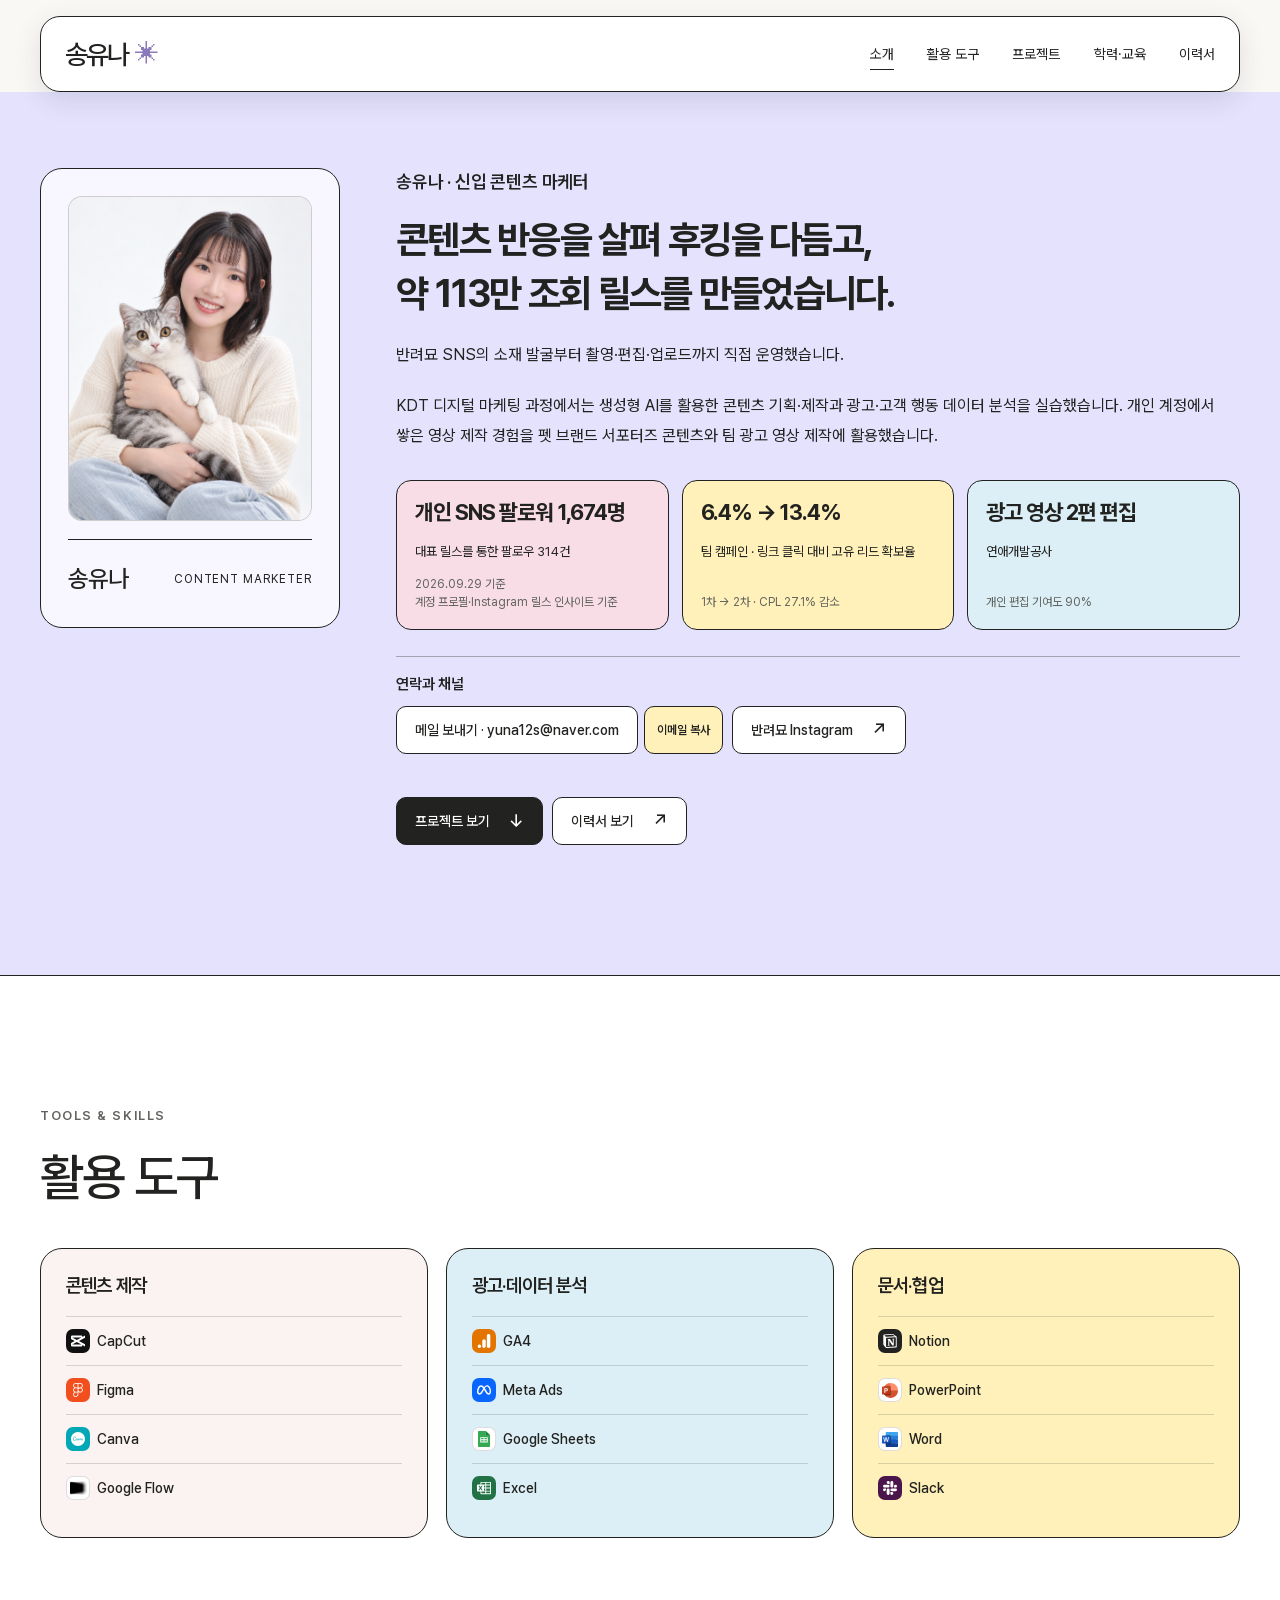
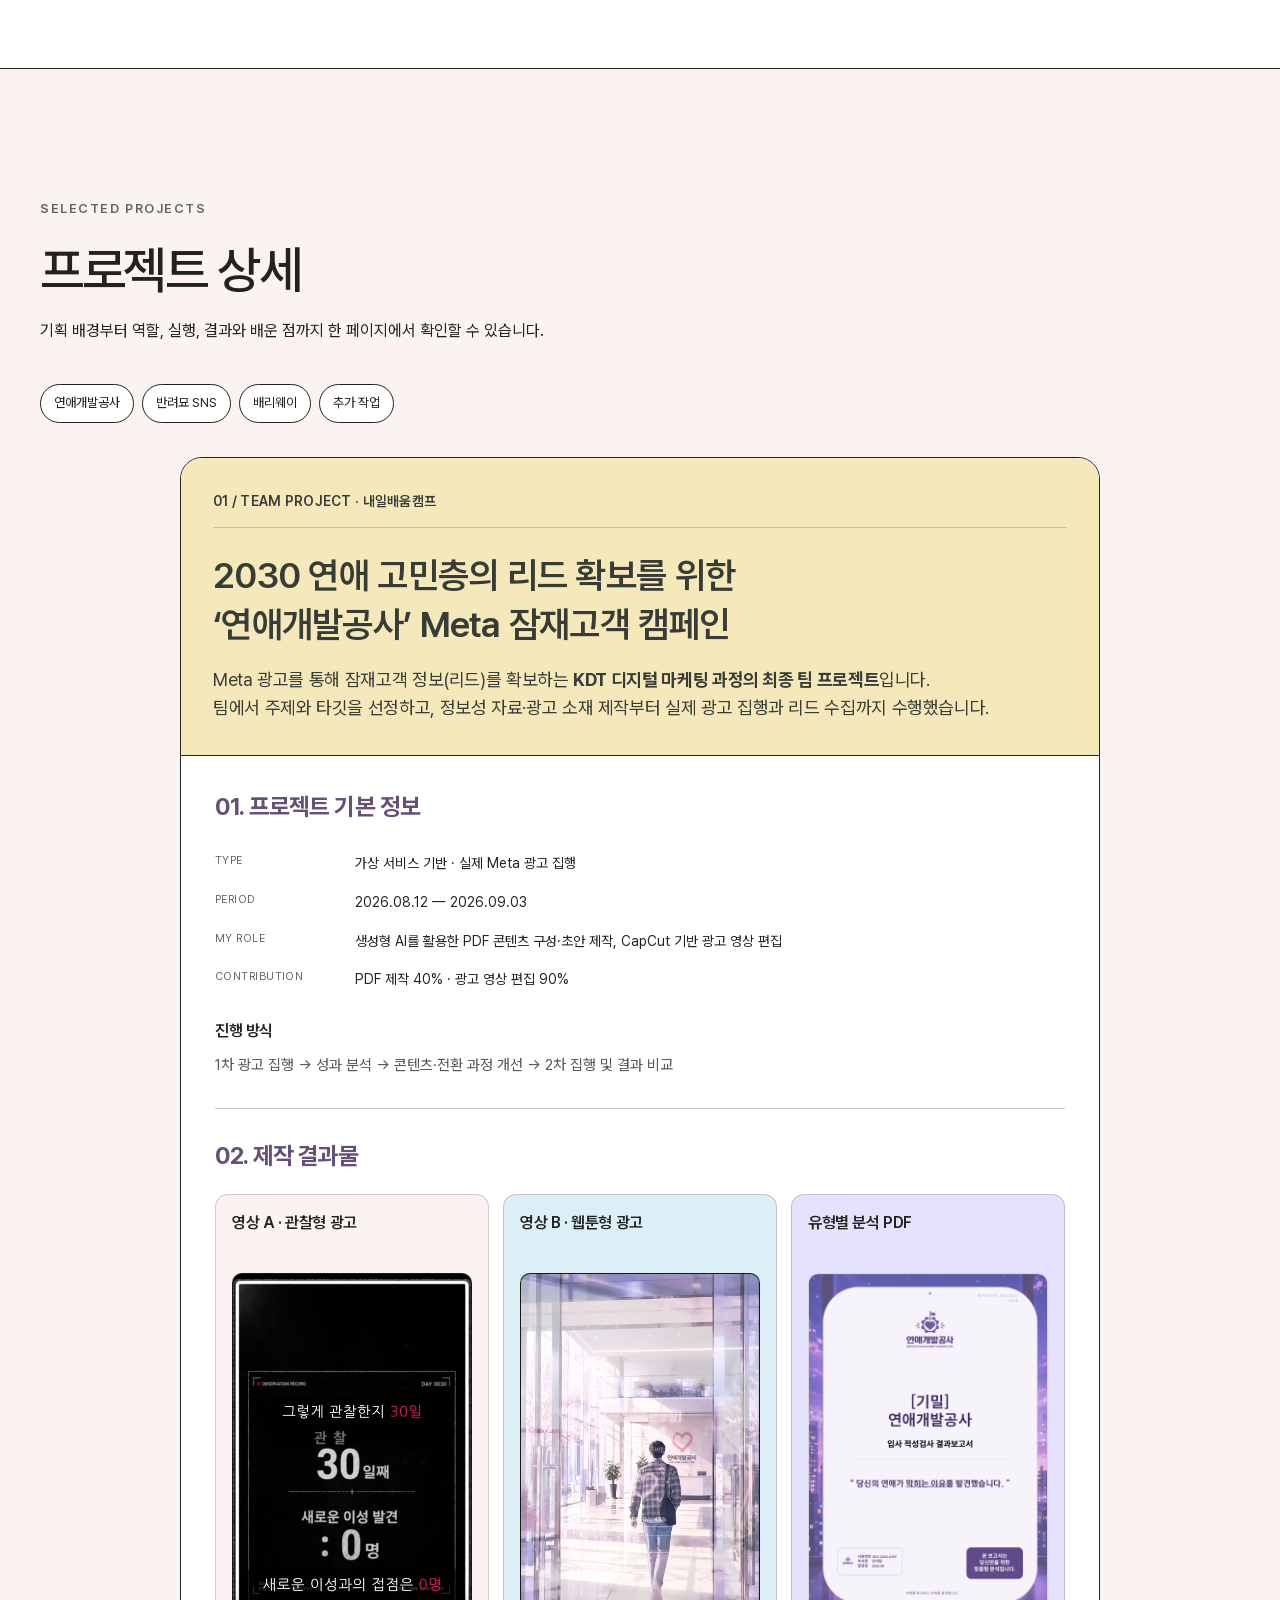
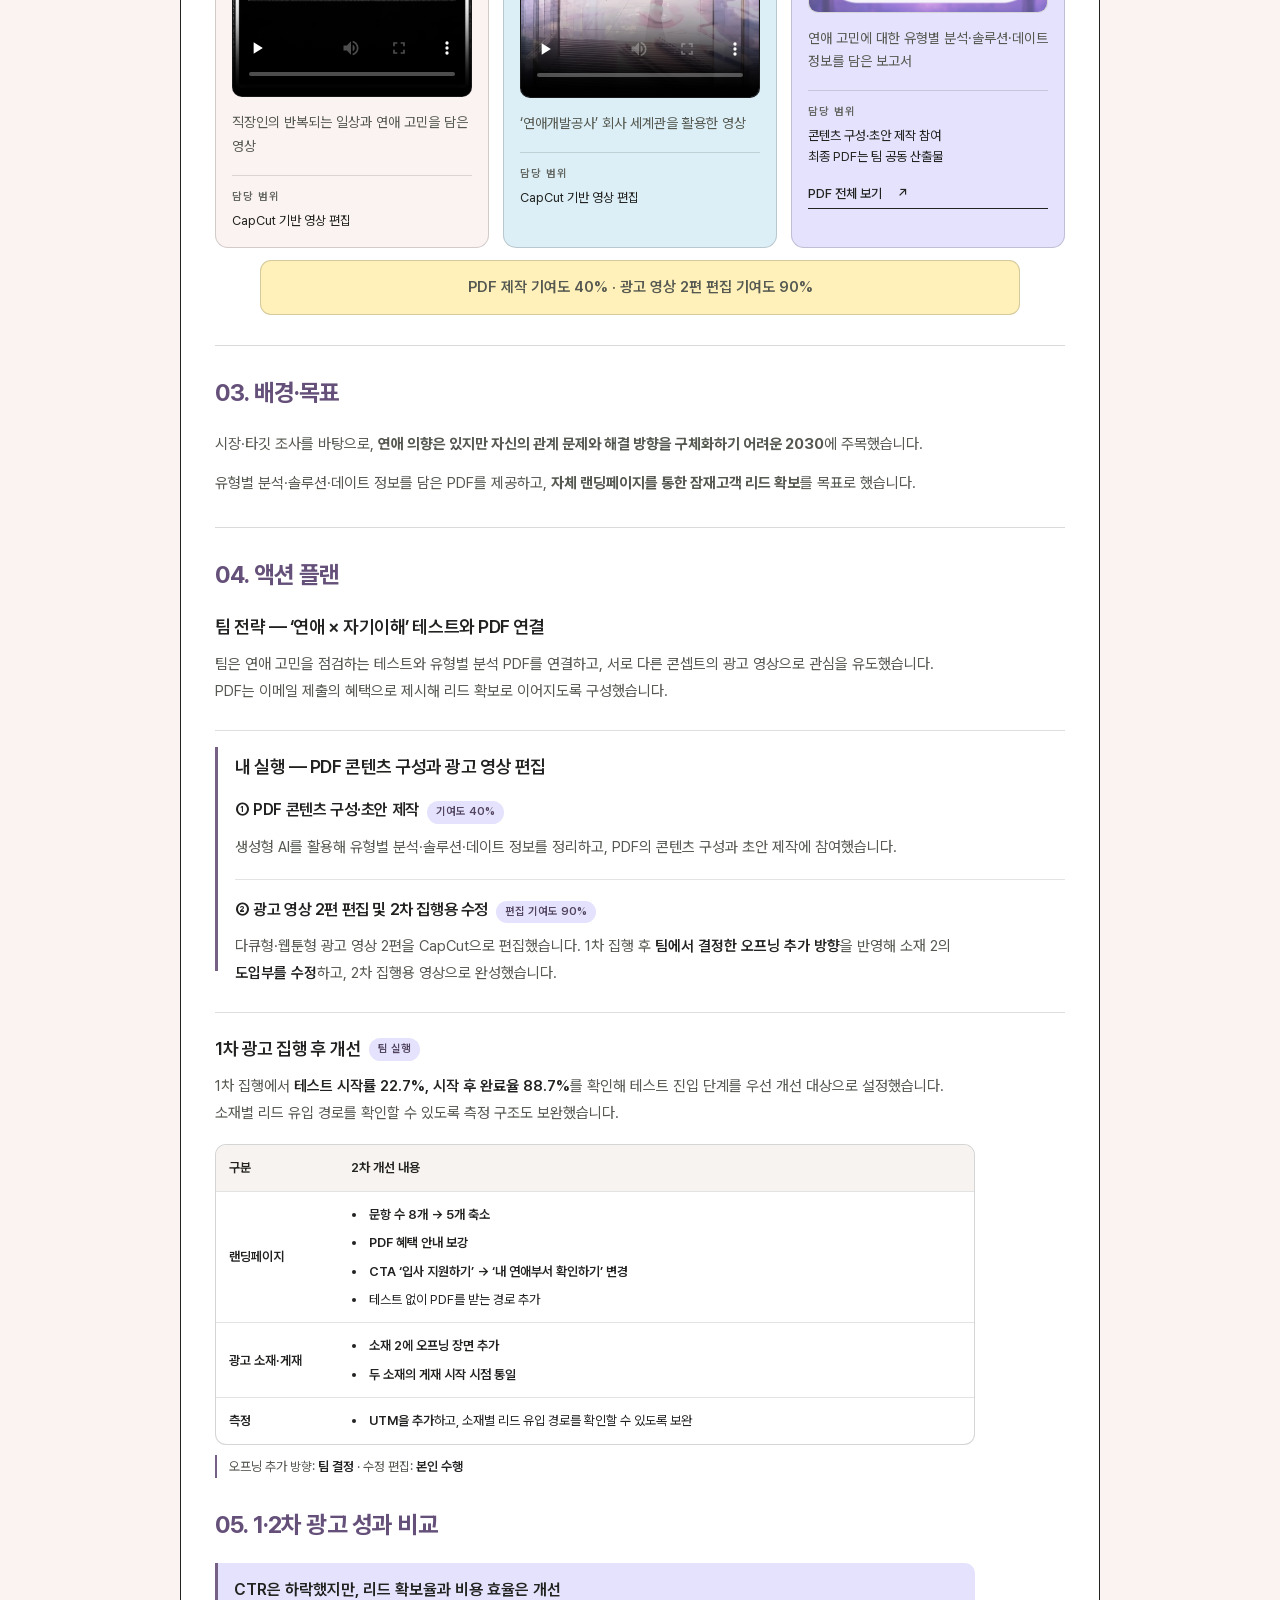
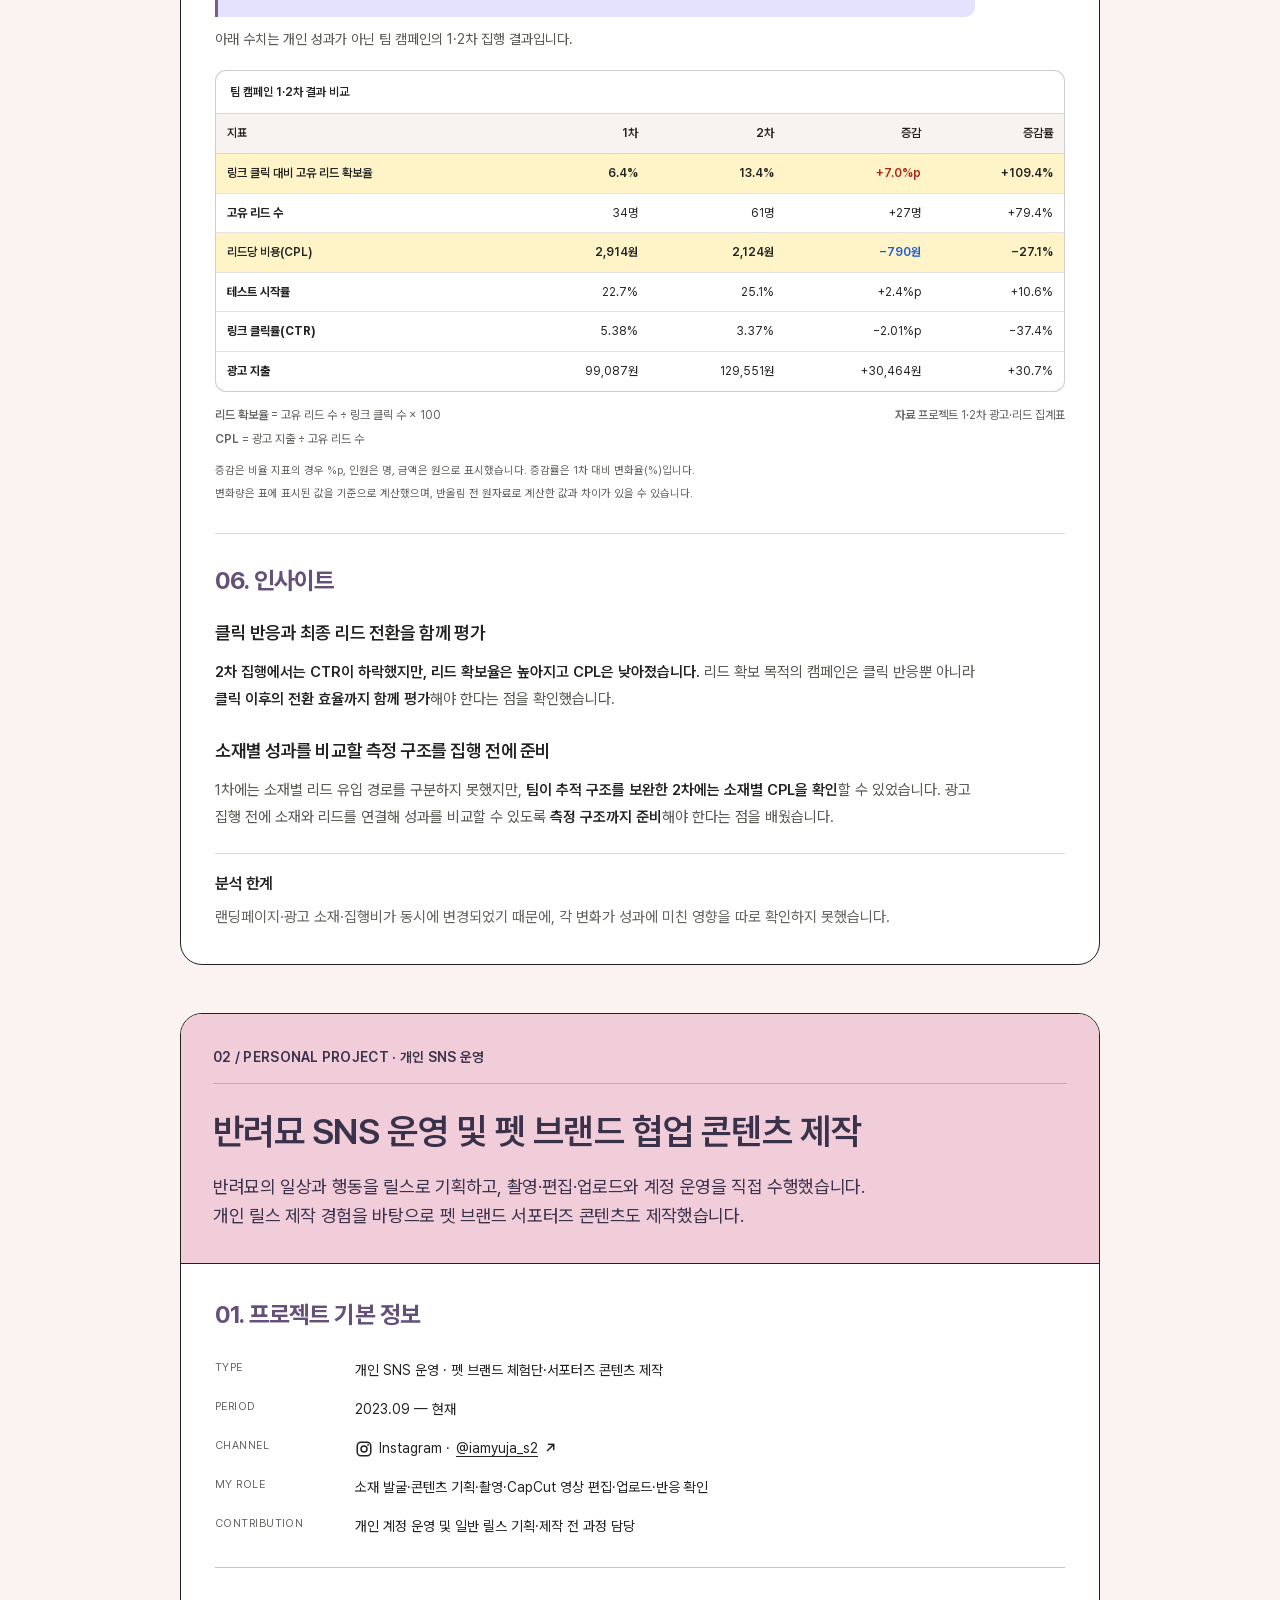
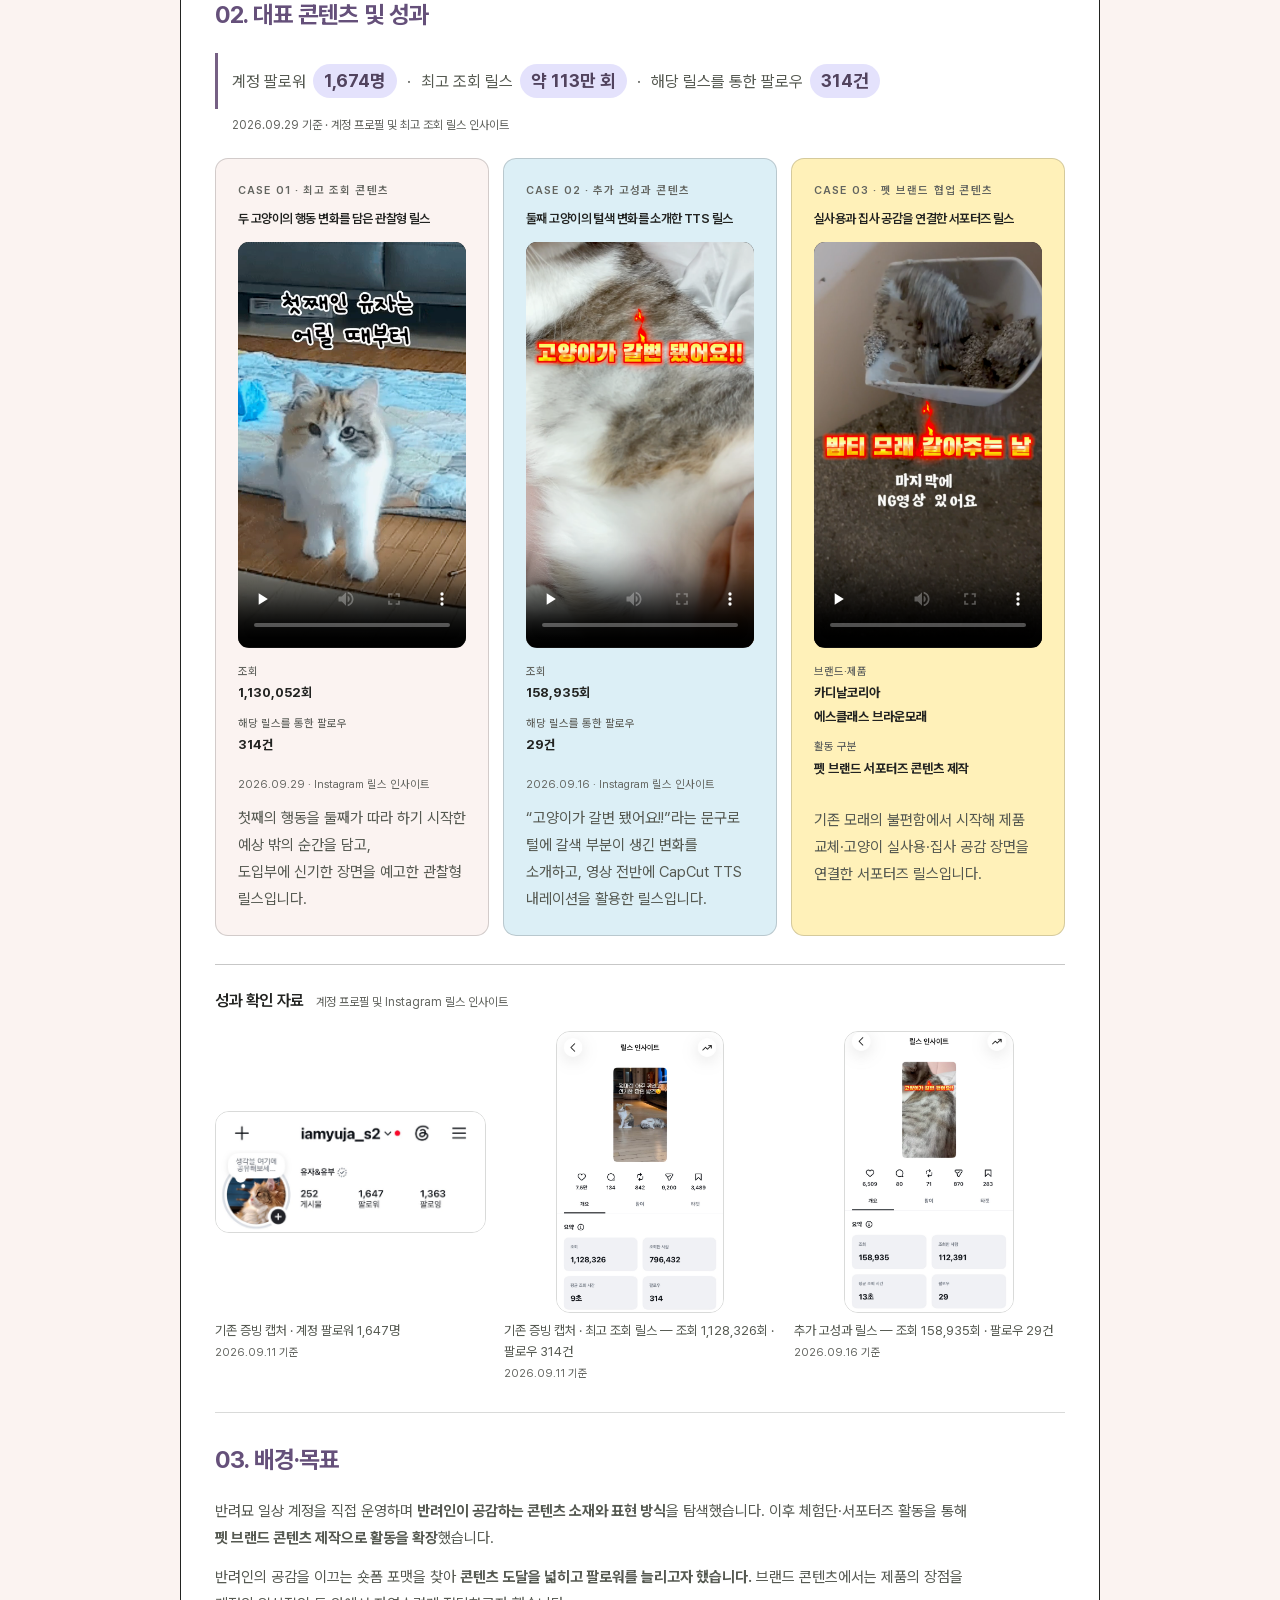
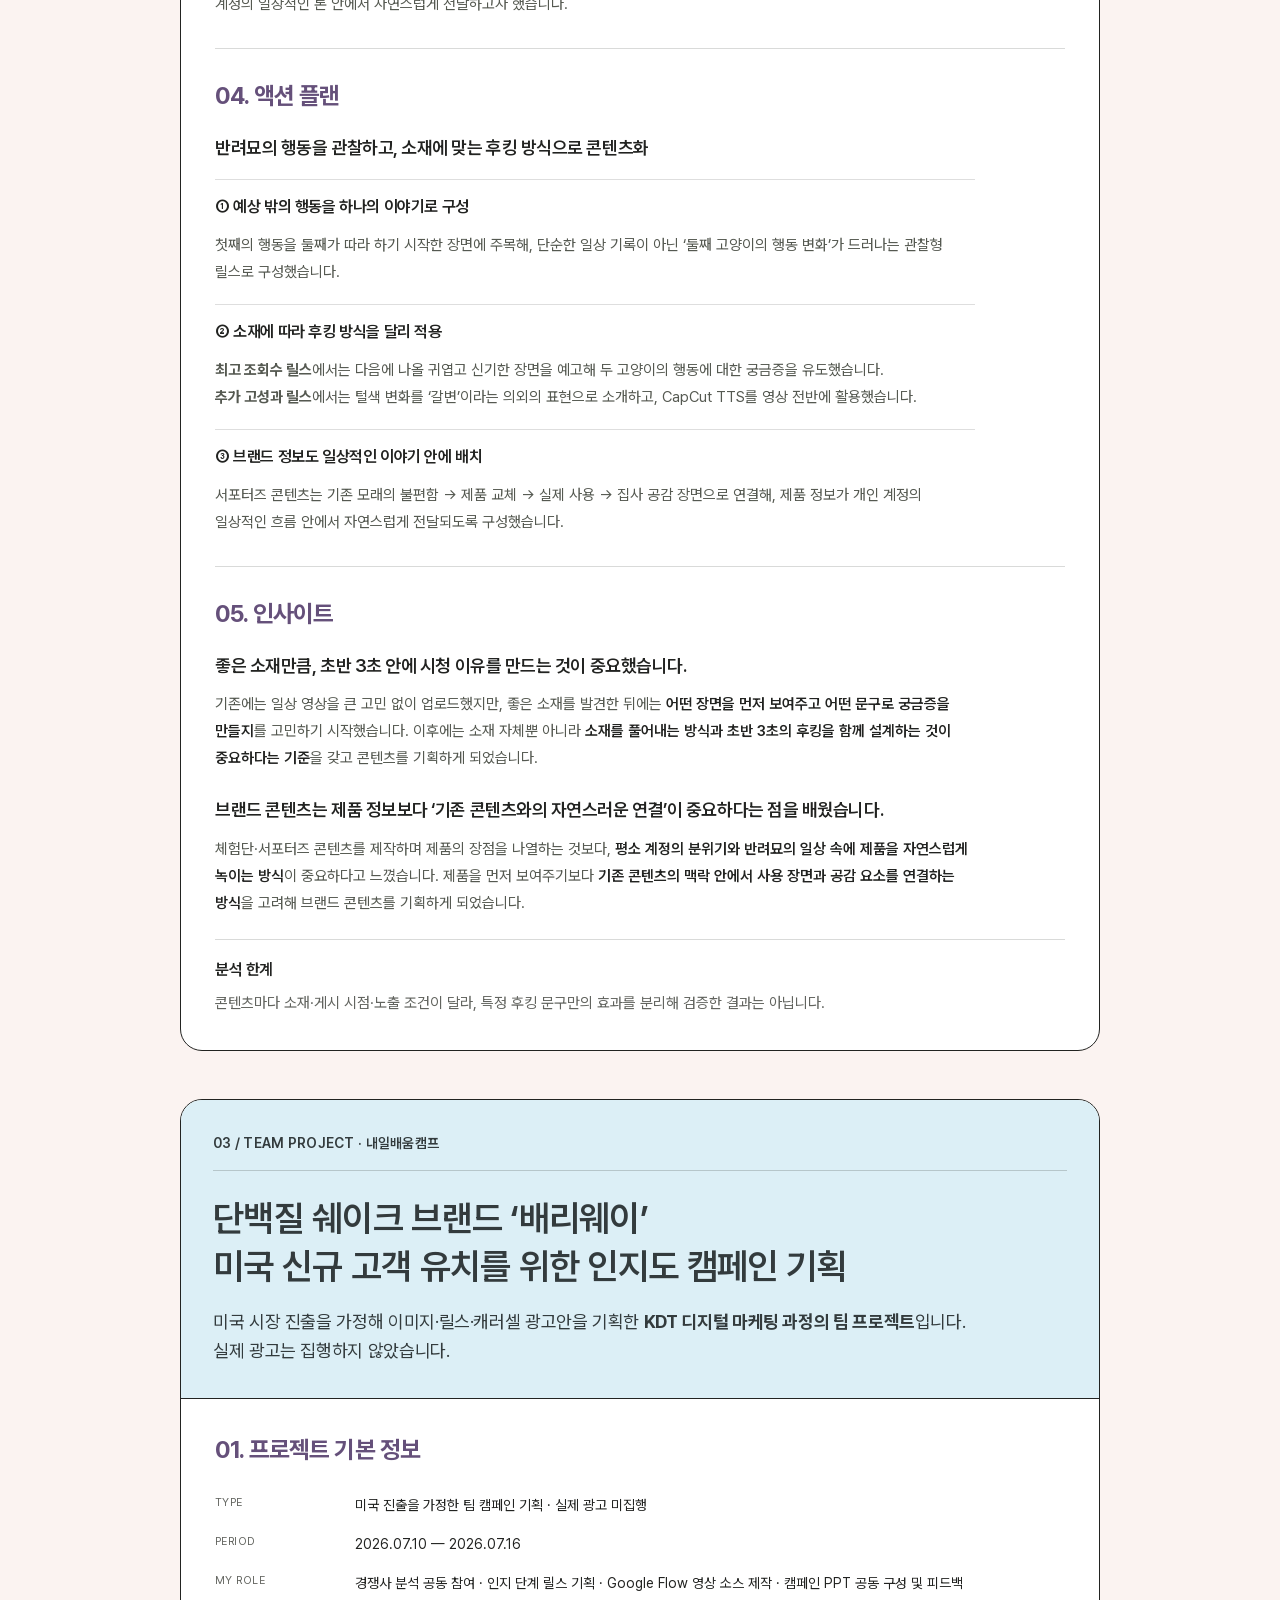
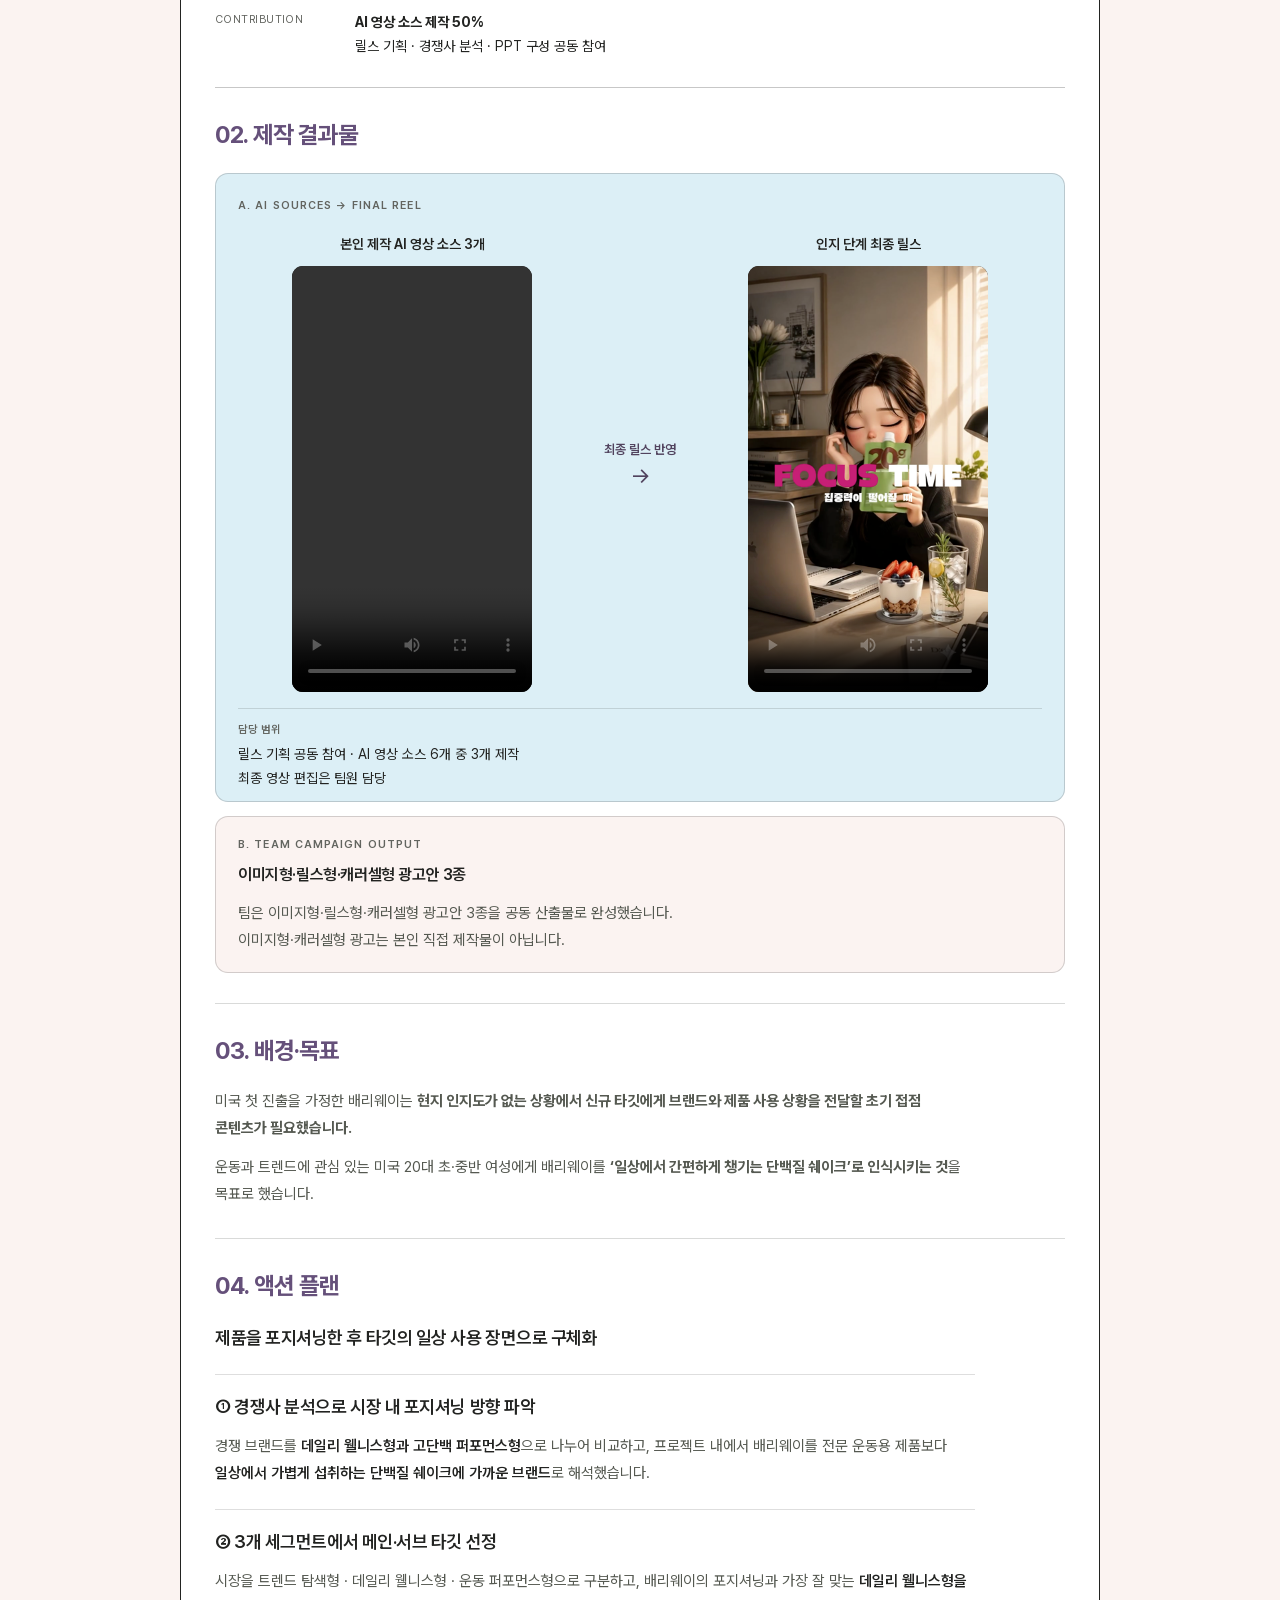
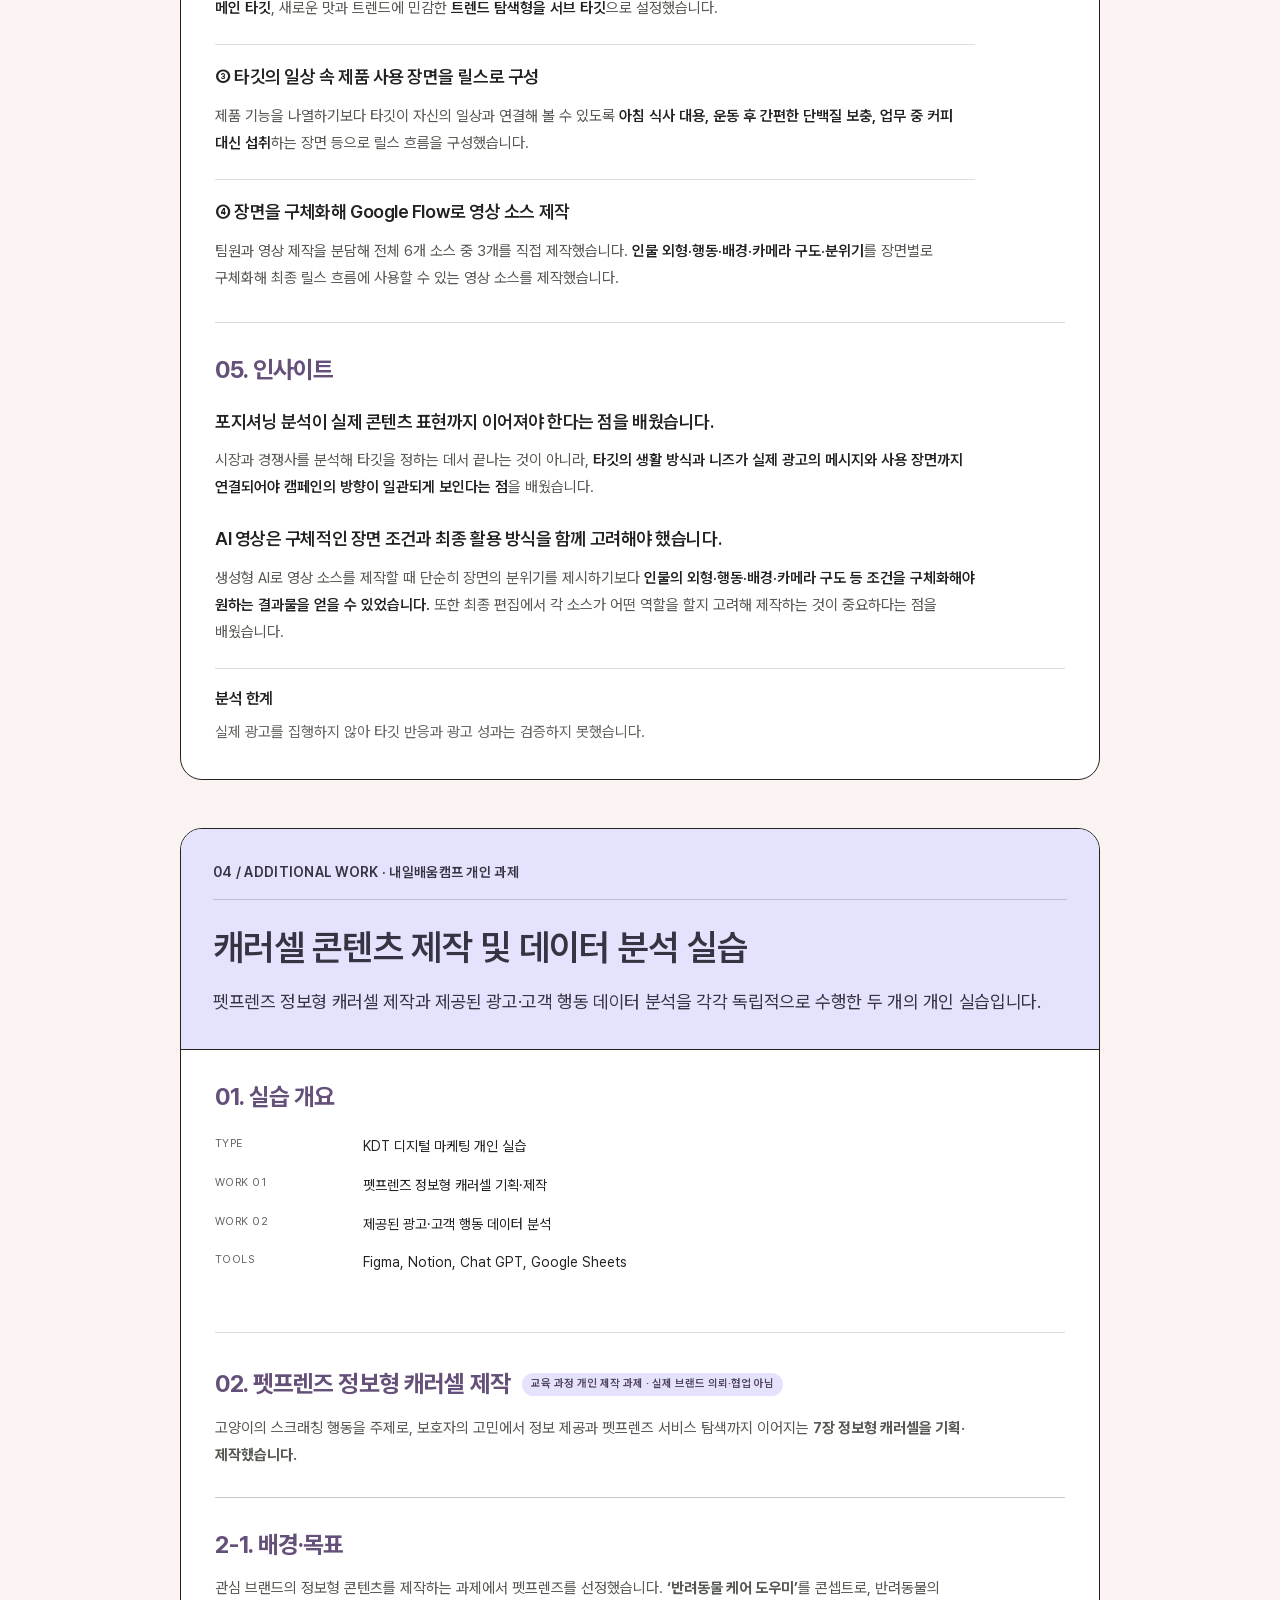
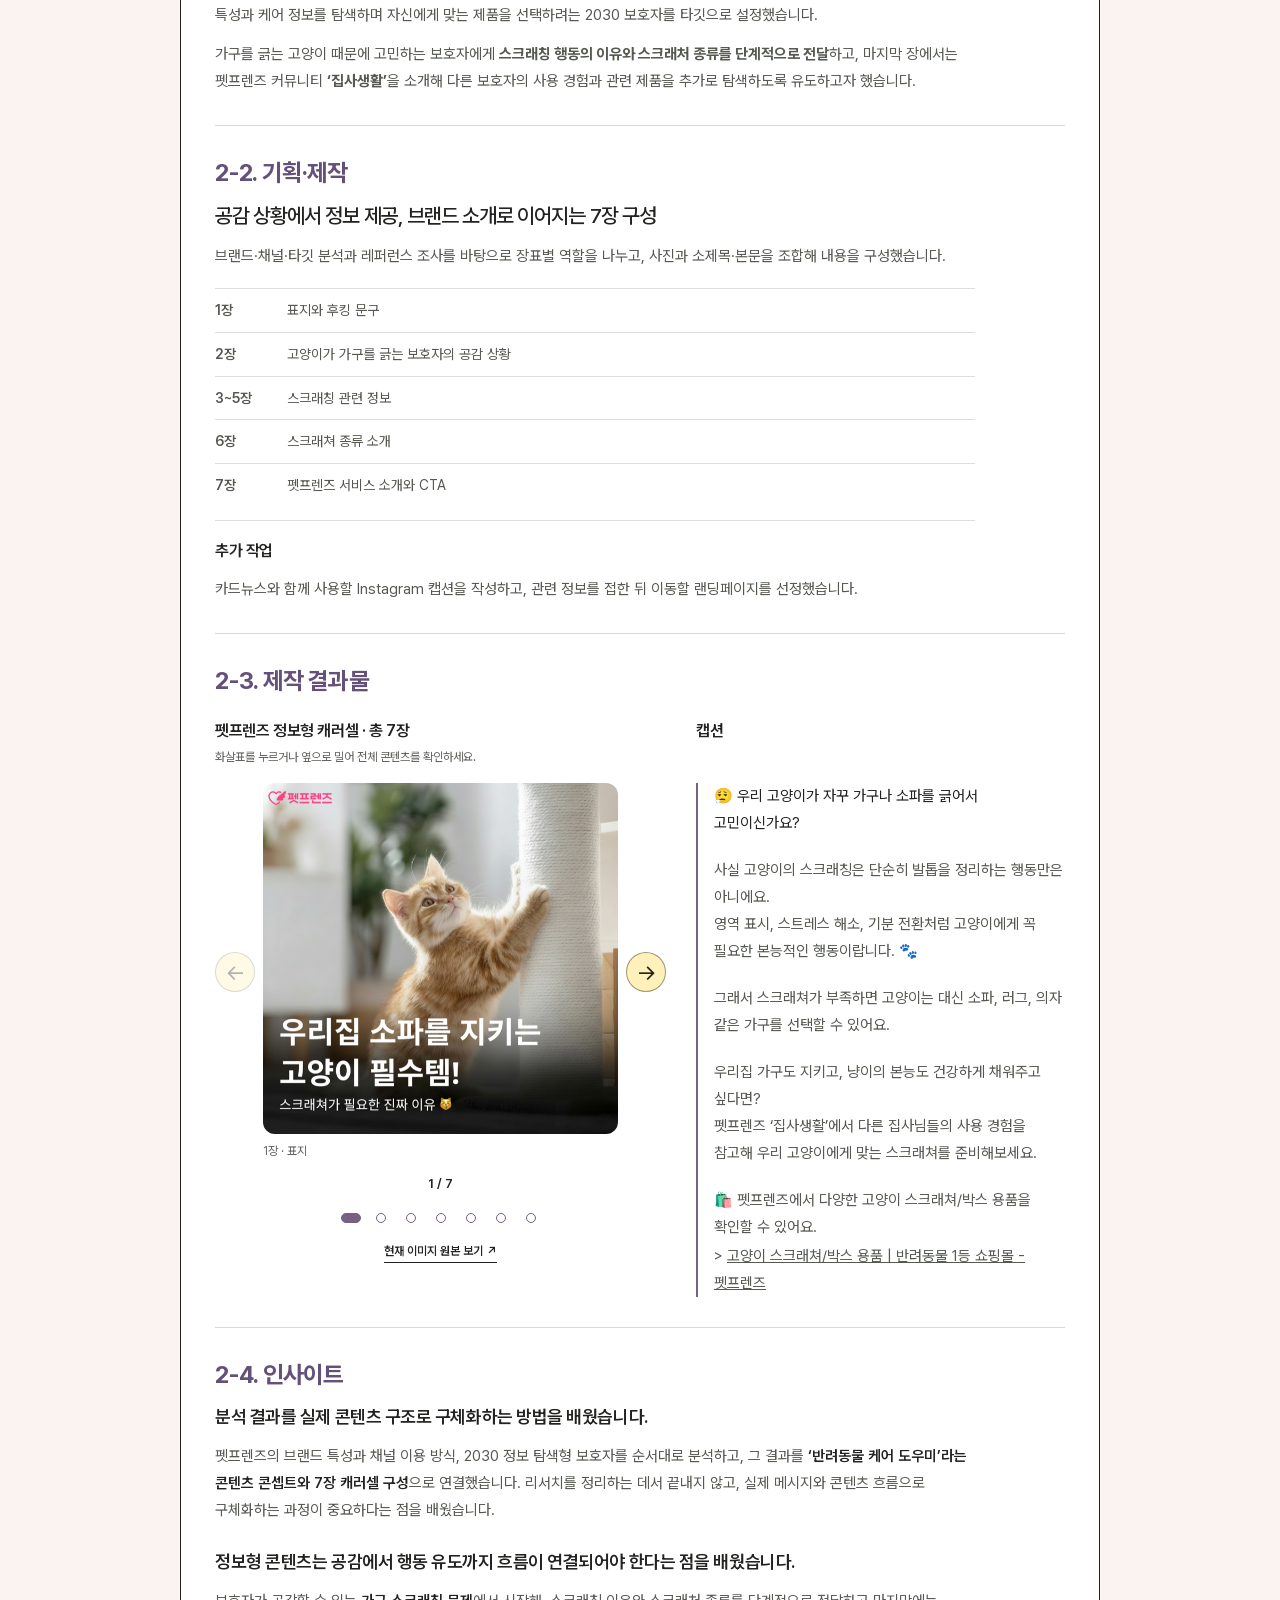
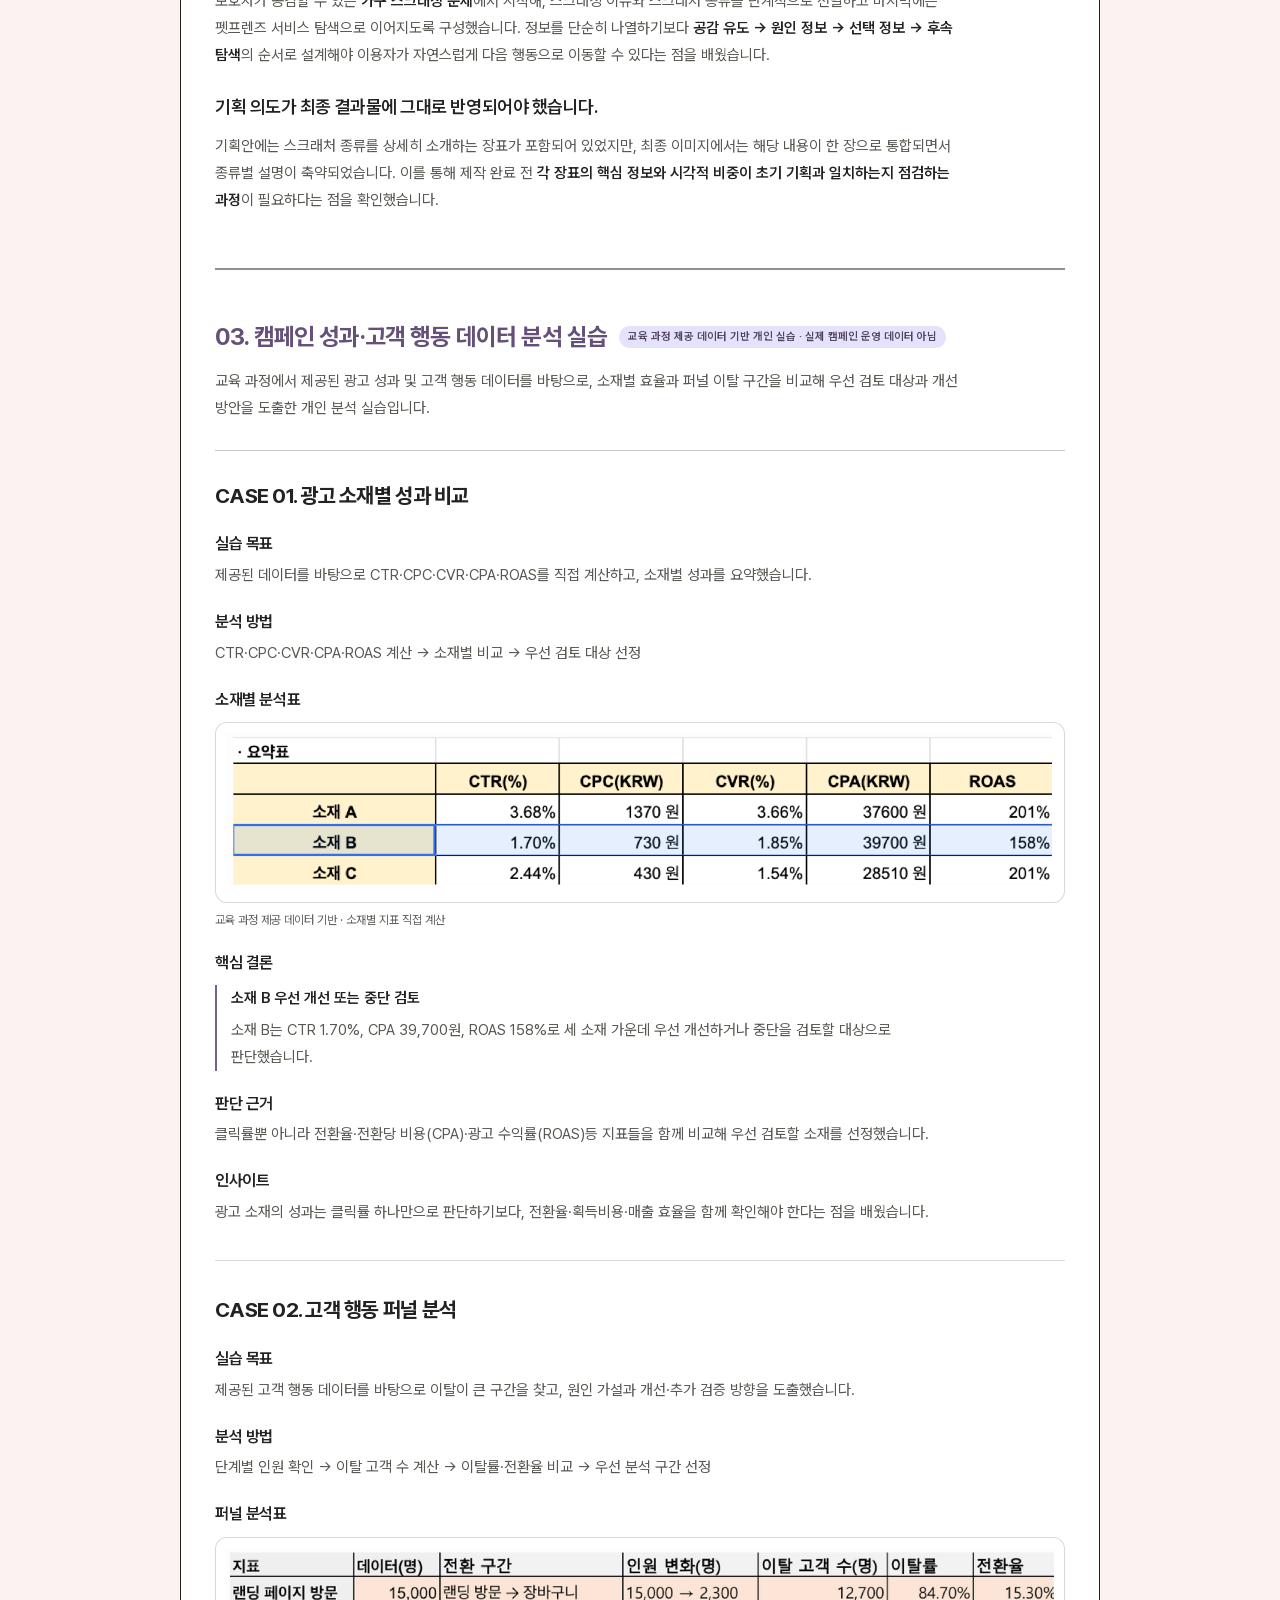
==== public/index.html @ 30b27296 "포폴과 일치" ====
<!doctype html>
<html lang="ko">
<head>
  <meta charset="utf-8">
  <meta name="viewport" content="width=device-width, initial-scale=1">
  <meta name="theme-color" content="#e4e2fc">
  <meta name="description" content="콘텐츠 마케터 송유나의 소개, 활용 도구, 프로젝트, 학력과 경험을 한 페이지에서 소개합니다.">
  <title>송유나 — 콘텐츠 마케팅 포트폴리오</title>
  <link rel="icon" href="./assets/favicon.svg" type="image/svg+xml">
  <link rel="stylesheet" href="./assets/styles.css?v=20260930-1">
  <script src="./assets/script.js?v=20260914-1" defer></script>
</head>
<body class="one-page-site">
  <a class="skip-link" href="#main">본문으로 바로가기</a>
  <header class="site-header one-page-header">
    <a class="wordmark" href="#about" aria-label="소개 영역으로 이동">송유나<span class="brand-star" aria-hidden="true">✳</span></a>
    <button class="menu-toggle" type="button" aria-expanded="false" aria-controls="site-nav">Menu <span aria-hidden="true">☰</span></button>
    <nav id="site-nav" class="site-nav" aria-label="주요 메뉴">
      <a href="#about" data-section-link="about" aria-current="location">소개</a>
      <a href="#skills" data-section-link="skills">활용 도구</a>
      <a href="#projects" data-section-link="projects">프로젝트</a>
      <a href="#education" data-section-link="education">학력·교육</a>
      <a href="./resume.html">이력서</a>
    </nav>
  </header>
  <main id="main">
    <section id="about" class="about-section section anchor-section" aria-labelledby="about-title" data-nav-section="about">
      <div class="shell about-layout">
        <div class="about-identity">
          <img class="about-photo" src="./assets/song-yuna-profile.png" alt="송유나 프로필 사진" width="1086" height="1448">
          <div class="identity-bottom"><strong>송유나</strong><span>CONTENT MARKETER</span></div>
        </div>
        <div class="about-copy">
          <span class="eyebrow about-kicker">송유나 · 신입 콘텐츠 마케터</span>
          <h1 id="about-title"><span>콘텐츠 반응을 살펴 후킹을 다듬고,</span><span>약 113만 조회 릴스를 만들었습니다.</span></h1>
          <p>반려묘 SNS의 소재 발굴부터 촬영·편집·업로드까지 직접 운영했습니다.</p>
          <p>KDT 디지털 마케팅 과정에서는 생성형 AI를 활용한 콘텐츠 기획·제작과 광고·고객 행동 데이터 분석을 실습했습니다. 개인 계정에서 쌓은 영상 제작 경험을 펫 브랜드 서포터즈 콘텐츠와 팀 광고 영상 제작에 활용했습니다.</p>
          <div class="about-metrics" aria-label="대표 경험과 결과">
            <article class="about-metric-card about-metric-pink"><strong>개인 SNS 팔로워 1,674명</strong><span>대표 릴스를 통한 팔로우 314건</span><small>2026.09.29 기준<br>계정 프로필·Instagram 릴스 인사이트 기준</small></article>
            <article class="about-metric-card about-metric-yellow"><strong>6.4% → 13.4%</strong><span>팀 캠페인 · 링크 클릭 대비 고유 리드 확보율</span><small>1차 → 2차 · CPL 27.1% 감소</small></article>
            <article class="about-metric-card about-metric-blue"><strong>광고 영상 2편 편집</strong><span>연애개발공사</span><small>개인 편집 기여도 90%</small></article>
          </div>
          <div id="contact" class="about-contact anchor-section" aria-labelledby="contact-shortcuts-title">
            <h2 id="contact-shortcuts-title">연락과 채널</h2>
            <div class="contact-shortcut-row">
              <div class="contact-value-group">
                <a class="about-action about-action-secondary" href="mailto:yuna12s@naver.com">메일 보내기 · yuna12s@naver.com</a>
                <button class="copy-button" type="button" data-copy-value="yuna12s@naver.com" data-copy-label="이메일 주소">이메일 복사</button>
              </div>
              <a class="about-action about-action-secondary" href="https://www.instagram.com/iamyuja_s2/" target="_blank" rel="noopener noreferrer" aria-label="반려묘 Instagram 새 창에서 보기">반려묘 Instagram <span aria-hidden="true">↗</span></a>
            </div>
            <p class="copy-status" role="status" aria-live="polite" data-copy-status></p>
          </div>
          <nav class="about-actions" aria-label="주요 문서와 프로젝트 이동 링크">
            <a class="about-action about-action-primary" href="#projects">프로젝트 보기 <span aria-hidden="true">↓</span></a>
            <a class="about-action about-action-secondary" href="./resume.html">이력서 보기 <span aria-hidden="true">↗</span></a>
          </nav>
        </div>
      </div>
    </section>

    <section id="skills" class="section skills-section anchor-section" aria-labelledby="skills-title" data-nav-section="skills">
      <div class="shell">
        <div class="section-heading one-page-section-heading">
          <span class="eyebrow">TOOLS &amp; SKILLS</span>
          <h2 id="skills-title">활용 도구</h2>
        </div>
        <div class="skills-category-grid">
          <article class="skills-category">
            <h3>콘텐츠 제작</h3>
            <ul class="skills-detail-list">
              <li><span class="skill-name"><span class="tool-icon tool-capcut"><img src="./assets/icons/capcut.svg" alt="CapCut 아이콘"></span><strong>CapCut</strong></span></li>
              <li><span class="skill-name"><span class="tool-icon tool-figma"><img src="./assets/icons/figma.svg" alt="Figma 아이콘"></span><strong>Figma</strong></span></li>
              <li><span class="skill-name"><span class="tool-icon tool-canva"><img src="./assets/icons/canva.svg" alt="Canva 아이콘"></span><strong>Canva</strong></span></li>
              <li><span class="skill-name"><span class="tool-icon tool-icon-color tool-flow" aria-hidden="true"><img src="./assets/icons/google-flow.png" alt="Google Flow 아이콘"></span><strong>Google Flow</strong></span></li>
            </ul>
          </article>
          <article class="skills-category">
            <h3>광고·데이터 분석</h3>
            <ul class="skills-detail-list">
              <li><span class="skill-name"><span class="tool-icon tool-google"><img src="./assets/icons/google-analytics.svg" alt="GA4 아이콘"></span><strong>GA4</strong></span></li>
              <li><span class="skill-name"><span class="tool-icon tool-meta"><img src="./assets/icons/meta.svg" alt="Meta Ads 아이콘"></span><strong>Meta Ads</strong></span></li>
              <li><span class="skill-name"><span class="tool-icon tool-icon-color tool-sheets" aria-hidden="true"><img src="./assets/icons/google-sheets.svg" alt="Google Sheets 아이콘"></span><strong>Google Sheets</strong></span></li>
              <li><span class="skill-name"><span class="tool-icon tool-excel"><img src="./assets/icons/excel.svg" alt="Excel 아이콘"></span><strong>Excel</strong></span></li>
            </ul>
          </article>
          <article class="skills-category">
            <h3>문서·협업</h3>
            <ul class="skills-detail-list">
              <li><span class="skill-name"><span class="tool-icon tool-notion"><img src="./assets/icons/notion.svg" alt="Notion 아이콘"></span><strong>Notion</strong></span></li>
              <li><span class="skill-name"><span class="tool-icon tool-icon-color tool-powerpoint" aria-hidden="true"><img src="./assets/icons/microsoft-powerpoint.svg" alt="PowerPoint 아이콘"></span><strong>PowerPoint</strong></span></li>
              <li><span class="skill-name"><span class="tool-icon tool-icon-color tool-word" aria-hidden="true"><img src="./assets/icons/microsoft-word.svg" alt="Word 아이콘"></span><strong>Word</strong></span></li>
              <li><span class="skill-name"><span class="tool-icon tool-slack"><img src="./assets/icons/slack.svg" alt="Slack 아이콘"></span><strong>Slack</strong></span></li>
            </ul>
          </article>
        </div>
      </div>
    </section>

    <section id="projects" class="section projects-section anchor-section" aria-labelledby="projects-title" data-nav-section="projects">
      <div class="shell">
        <div class="section-heading one-page-section-heading">
          <span class="eyebrow">SELECTED PROJECTS</span>
          <h2 id="projects-title">프로젝트 상세</h2>
          <p>기획 배경부터 역할, 실행, 결과와 배운 점까지 한 페이지에서 확인할 수 있습니다.</p>
        </div>
        <nav class="project-jump-links" aria-label="프로젝트 바로가기">
          <a href="#campaign">연애개발공사</a><a href="#social">반려묘 SNS</a><a href="#barryway">배리웨이</a><a href="#additional-work">추가 작업</a>
        </nav>
        <div class="work-grid one-page-work-grid">
          <article id="campaign" class="work-card anchor-section">
            <header class="project-cover detail-project-cover cover-campaign">
              <span class="cover-topline detail-cover-label">01 / TEAM PROJECT · 내일배움캠프</span>
              <h3 class="detail-cover-title">2030 연애 고민층의 리드 확보를 위한<br>‘연애개발공사’ Meta 잠재고객 캠페인</h3>
              <p class="detail-cover-description">Meta 광고를 통해 잠재고객 정보(리드)를 확보하는 <strong>KDT 디지털 마케팅 과정의 최종 팀 프로젝트</strong>입니다.<br>팀에서 주제와 타깃을 선정하고, 정보성 자료·광고 소재 제작부터 실제 광고 집행과 리드 수집까지 수행했습니다.</p>
            </header>
            <div class="work-card-body">
              <h4 class="campaign-section-title">01. 프로젝트 기본 정보</h4>
              <dl class="project-meta project-basic-meta campaign-meta">
                <div><dt>TYPE</dt><dd>가상 서비스 기반 · 실제 Meta 광고 집행</dd></div>
                <div><dt>PERIOD</dt><dd>2026.08.12 — 2026.09.03</dd></div>
                <div><dt>MY ROLE</dt><dd>생성형 AI를 활용한 PDF 콘텐츠 구성·초안 제작, CapCut 기반 광고 영상 편집</dd></div>
                <div><dt>CONTRIBUTION</dt><dd>PDF 제작 40% · 광고 영상 편집 90%</dd></div>
              </dl>
              <div class="campaign-process">
                <h5>진행 방식</h5>
                <p>1차 광고 집행 → 성과 분석 → 콘텐츠·전환 과정 개선 → 2차 집행 및 결과 비교</p>
              </div>
              <div class="campaign-case-study">
                <section id="campaign-output" class="campaign-detail-section campaign-output-section">
                  <h4 class="campaign-section-title">02. 제작 결과물</h4>
                  <div class="campaign-media-grid">
                    <article class="campaign-media-item">
                      <h6>영상 A · 관찰형 광고</h6>
                      <video class="campaign-media-video" controls playsinline preload="none" poster="./assets/campaign-video-a-poster.png" width="720" height="1276" aria-label="영상 A 관찰형 광고 재생">
                        <source src="./assets/campaign-video-a.mp4" type="video/mp4">
                        브라우저에서 영상을 재생할 수 없습니다.
                      </video>
                      <p>직장인의 반복되는 일상과 연애 고민을 담은 영상</p>
                      <dl><div><dt>담당 범위</dt><dd>CapCut 기반 영상 편집</dd></div></dl>
                    </article>
                    <article class="campaign-media-item">
                      <h6>영상 B · 웹툰형 광고</h6>
                      <video class="campaign-media-video" controls playsinline preload="none" poster="./assets/campaign-video-b-poster.png" width="720" height="1278" aria-label="영상 B 웹툰형 광고 재생">
                        <source src="./assets/campaign-video-b.mp4" type="video/mp4">
                        브라우저에서 영상을 재생할 수 없습니다.
                      </video>
                      <p>‘연애개발공사’ 회사 세계관을 활용한 영상</p>
                      <dl><div><dt>담당 범위</dt><dd>CapCut 기반 영상 편집</dd></div></dl>
                    </article>
                    <article class="campaign-media-item campaign-pdf-item">
                      <h6>유형별 분석 PDF</h6>
                      <a class="campaign-pdf-preview" href="./assets/campaign-result-report.pdf" target="_blank" rel="noopener noreferrer" aria-label="연애개발공사 유형별 분석 PDF 전체 보기, 새 탭에서 열림">
                        <img src="./assets/campaign-result-report-cover.png" width="988" height="1400" loading="lazy" alt="연애개발공사 유형별 분석 PDF 표지">
                      </a>
                      <p>연애 고민에 대한 유형별 분석·솔루션·데이트 정보를 담은 보고서</p>
                      <dl><div><dt>담당 범위</dt><dd>콘텐츠 구성·초안 제작 참여<br>최종 PDF는 팀 공동 산출물</dd></div></dl>
                      <a class="text-link campaign-pdf-link" href="./assets/campaign-result-report.pdf" target="_blank" rel="noopener noreferrer">PDF 전체 보기 <span aria-hidden="true">↗</span></a>
                    </article>
                  </div>
                  <p class="campaign-media-contribution">PDF 제작 기여도 40% · 광고 영상 2편 편집 기여도 90%</p>
                </section>

                <div class="campaign-section-grid campaign-intro-grid">
                  <section class="campaign-detail-section campaign-topic-section">
                    <h4 class="campaign-section-title">03. 배경·목표</h4>
                    <p>시장·타깃 조사를 바탕으로, <strong>연애 의향은 있지만 자신의 관계 문제와 해결 방향을 구체화하기 어려운 2030</strong>에 주목했습니다.</p>
                    <p>유형별 분석·솔루션·데이트 정보를 담은 PDF를 제공하고, <strong>자체 랜딩페이지를 통한 잠재고객 리드 확보</strong>를 목표로 했습니다.</p>
                  </section>
                  <section class="campaign-detail-section campaign-action-plan">
                    <h4 class="campaign-section-title">04. 액션 플랜</h4>
                    <div class="campaign-action-step">
                      <h5>팀 전략 — ‘연애 × 자기이해’ 테스트와 PDF 연결</h5>
                      <p>팀은 연애 고민을 점검하는 테스트와 유형별 분석 PDF를 연결하고, 서로 다른 콘셉트의 광고 영상으로 관심을 유도했습니다.<br>PDF는 이메일 제출의 혜택으로 제시해 리드 확보로 이어지도록 구성했습니다.</p>
                    </div>
                    <div class="campaign-action-step campaign-my-execution">
                      <h5>내 실행 — PDF 콘텐츠 구성과 광고 영상 편집</h5>
                      <div class="campaign-execution-item">
                        <div class="campaign-execution-heading"><h6>① PDF 콘텐츠 구성·초안 제작</h6><span>기여도 40%</span></div>
                        <p>생성형 AI를 활용해 유형별 분석·솔루션·데이트 정보를 정리하고, PDF의 콘텐츠 구성과 초안 제작에 참여했습니다.</p>
                      </div>
                      <div class="campaign-execution-item">
                        <div class="campaign-execution-heading"><h6>② 광고 영상 2편 편집 및 2차 집행용 수정</h6><span>편집 기여도 90%</span></div>
                        <p>다큐형·웹툰형 광고 영상 2편을 CapCut으로 편집했습니다. 1차 집행 후 <strong>팀에서 결정한 오프닝 추가 방향</strong>을 반영해 소재 2의 <strong>도입부를 수정</strong>하고, 2차 집행용 영상으로 완성했습니다.</p>
                      </div>
                    </div>
                    <div class="campaign-action-step campaign-team-improvement">
                      <div class="campaign-team-heading">
                        <h5>1차 광고 집행 후 개선</h5>
                        <span class="campaign-team-badge">팀 실행</span>
                      </div>
                      <p>1차 집행에서 <strong>테스트 시작률 22.7%, 시작 후 완료율 88.7%</strong>를 확인해 테스트 진입 단계를 우선 개선 대상으로 설정했습니다. 소재별 리드 유입 경로를 확인할 수 있도록 측정 구조도 보완했습니다.</p>
                      <div class="campaign-action-table-wrap">
                        <table class="campaign-action-table" aria-label="팀의 2차 개선 내용">
                          <thead><tr><th scope="col">구분</th><th scope="col">2차 개선 내용</th></tr></thead>
                          <tbody>
                            <tr>
                              <th scope="row">랜딩페이지</th>
                              <td>
                                <ul>
                                  <li><strong>문항 수 8개 → 5개 축소</strong></li>
                                  <li><strong>PDF 혜택 안내 보강</strong></li>
                                  <li><strong>CTA ‘입사 지원하기’ → ‘내 연애부서 확인하기’ 변경</strong></li>
                                  <li>테스트 없이 PDF를 받는 경로 추가</li>
                                </ul>
                              </td>
                            </tr>
                            <tr>
                              <th scope="row">광고 소재·게재</th>
                              <td>
                                <ul>
                                  <li><strong>소재 2에 오프닝 장면 추가</strong></li>
                                  <li><strong>두 소재의 게재 시작 시점 통일</strong></li>
                                </ul>
                              </td>
                            </tr>
                            <tr>
                              <th scope="row">측정</th>
                              <td>
                                <ul>
                                  <li><strong>UTM을 추가</strong>하고, 소재별 리드 유입 경로를 확인할 수 있도록 보완</li>
                                </ul>
                              </td>
                            </tr>
                          </tbody>
                        </table>
                      </div>
                      <p class="campaign-action-note">오프닝 추가 방향: <strong>팀 결정</strong> · 수정 편집: <strong>본인 수행</strong></p>
                    </div>
                  </section>
                </div>

                <section id="campaign-results" class="campaign-detail-section campaign-performance-section">
                  <h4 class="campaign-section-title">05. 1·2차 광고 성과 비교</h4>
                  <div class="campaign-results-block">
                    <div class="campaign-result-callout"><p>CTR은 하락했지만, 리드 확보율과 비용 효율은 개선</p></div>
                    <p class="campaign-result-context">아래 수치는 개인 성과가 아닌 팀 캠페인의 1·2차 집행 결과입니다.</p>
                    <div class="campaign-table-scroll" role="region" aria-label="팀 캠페인 1차와 2차 결과 비교표" tabindex="0">
                      <table class="campaign-result-table">
                        <caption>팀 캠페인 1·2차 결과 비교</caption>
                        <thead><tr><th scope="col">지표</th><th scope="col">1차</th><th scope="col">2차</th><th scope="col">증감</th><th scope="col">증감률</th></tr></thead>
                        <tbody>
                          <tr class="is-key-metric"><th scope="row">링크 클릭 대비 고유 리드 확보율</th><td>6.4%</td><td>13.4%</td><td class="metric-increase">+7.0%p</td><td>+109.4%</td></tr>
                          <tr><th scope="row">고유 리드 수</th><td>34명</td><td>61명</td><td>+27명</td><td>+79.4%</td></tr>
                          <tr class="is-key-metric"><th scope="row">리드당 비용(CPL)</th><td>2,914원</td><td>2,124원</td><td class="metric-decrease">−790원</td><td>−27.1%</td></tr>
                          <tr><th scope="row">테스트 시작률</th><td>22.7%</td><td>25.1%</td><td>+2.4%p</td><td>+10.6%</td></tr>
                          <tr><th scope="row">링크 클릭률(CTR)</th><td>5.38%</td><td>3.37%</td><td>−2.01%p</td><td>−37.4%</td></tr>
                          <tr><th scope="row">광고 지출</th><td>99,087원</td><td>129,551원</td><td>+30,464원</td><td>+30.7%</td></tr>
                        </tbody>
                      </table>
                    </div>
                    <div class="campaign-result-notes">
                      <div class="campaign-result-formulas"><p><strong>리드 확보율</strong> = 고유 리드 수 ÷ 링크 클릭 수 × 100</p><p><strong>CPL</strong> = 광고 지출 ÷ 고유 리드 수</p></div>
                      <p class="campaign-result-source"><strong>자료</strong> 프로젝트 1·2차 광고·리드 집계표</p>
                      <div class="campaign-result-change-notes">
                        <p>증감은 비율 지표의 경우 %p, 인원은 명, 금액은 원으로 표시했습니다. 증감률은 1차 대비 변화율(%)입니다.</p>
                        <p>변화량은 표에 표시된 값을 기준으로 계산했으며, 반올림 전 원자료로 계산한 값과 차이가 있을 수 있습니다.</p>
                      </div>
                    </div>
                  </div>
                </section>

                <section class="campaign-detail-section campaign-insights">
                  <h4 class="campaign-section-title">06. 인사이트</h4>
                  <div class="campaign-insight-item">
                    <h5>클릭 반응과 최종 리드 전환을 함께 평가</h5>
                    <p><strong>2차 집행에서는 CTR이 하락했지만, 리드 확보율은 높아지고 CPL은 낮아졌습니다.</strong> 리드 확보 목적의 캠페인은 클릭 반응뿐 아니라 <strong>클릭 이후의 전환 효율까지 함께 평가</strong>해야 한다는 점을 확인했습니다.</p>
                  </div>
                  <div class="campaign-insight-item">
                    <h5>소재별 성과를 비교할 측정 구조를 집행 전에 준비</h5>
                    <p>1차에는 소재별 리드 유입 경로를 구분하지 못했지만, <strong>팀이 추적 구조를 보완한 2차에는 소재별 CPL을 확인</strong>할 수 있었습니다. 광고 집행 전에 소재와 리드를 연결해 성과를 비교할 수 있도록 <strong>측정 구조까지 준비</strong>해야 한다는 점을 배웠습니다.</p>
                  </div>
                  <div class="campaign-insight-limit"><strong>분석 한계</strong><p>랜딩페이지·광고 소재·집행비가 동시에 변경되었기 때문에, 각 변화가 성과에 미친 영향을 따로 확인하지 못했습니다.</p></div>
                </section>
              </div>
            </div>
          </article>
          <article id="social" class="work-card anchor-section">
            <header class="project-cover detail-project-cover cover-social">
              <span class="cover-topline detail-cover-label">02 / PERSONAL PROJECT · 개인 SNS 운영</span>
              <h3 class="detail-cover-title">반려묘 SNS 운영 및 펫 브랜드 협업 콘텐츠 제작</h3>
              <p class="detail-cover-description">반려묘의 일상과 행동을 릴스로 기획하고, 촬영·편집·업로드와 계정 운영을 직접 수행했습니다.<br>개인 릴스 제작 경험을 바탕으로 펫 브랜드 서포터즈 콘텐츠도 제작했습니다.</p>
            </header>
            <div class="work-card-body">
              <h4 class="campaign-section-title">01. 프로젝트 기본 정보</h4>
              <dl class="project-meta project-basic-meta social-project-meta">
                <div><dt>TYPE</dt><dd>개인 SNS 운영 · 펫 브랜드 체험단·서포터즈 콘텐츠 제작</dd></div>
                <div><dt>PERIOD</dt><dd>2023.09 — 현재</dd></div>
                <div><dt>CHANNEL</dt><dd class="social-channel-value"><img class="social-channel-icon" src="./assets/icons/instagram.svg" alt="Instagram 로고" aria-hidden="true"><span>Instagram ·</span><a href="https://www.instagram.com/iamyuja_s2?stkn=MXh6dHpraDlndDRveA%3D%3D&amp;utm_source=qr" target="_blank" rel="noopener noreferrer" aria-label="반려묘 Instagram @iamyuja_s2 계정 새 창에서 보기"><span class="social-channel-handle">@iamyuja_s2</span><span class="social-channel-arrow" aria-hidden="true">↗</span></a></dd></div>
                <div><dt>MY ROLE</dt><dd>소재 발굴·콘텐츠 기획·촬영·CapCut 영상 편집·업로드·반응 확인</dd></div>
                <div><dt>CONTRIBUTION</dt><dd>개인 계정 운영 및 일반 릴스 기획·제작 전 과정 담당</dd></div>
              </dl>
              <div class="social-case-study">
                <section class="social-detail-section social-featured-section">
                  <h4 class="campaign-section-title">02. 대표 콘텐츠 및 성과</h4>
                  <p class="social-performance-summary">
                    <span class="social-performance-group"><span class="social-performance-label">계정 팔로워</span><strong>1,674명</strong></span>
                    <span class="social-performance-separator" aria-hidden="true">·</span>
                    <span class="social-performance-group"><span class="social-performance-label">최고 조회 릴스</span><strong>약 113만 회</strong></span>
                    <span class="social-performance-separator" aria-hidden="true">·</span>
                    <span class="social-performance-group"><span class="social-performance-label">해당 릴스를 통한 팔로우</span><strong>314건</strong></span>
                  </p>
                  <p class="social-performance-basis">2026.09.29 기준 · 계정 프로필 및 최고 조회 릴스 인사이트</p>
                  <div class="social-case-list" aria-label="대표 릴스 3편">
                    <article class="social-case-item">
                      <span>CASE 01 · 최고 조회 콘텐츠</span>
                      <h6>두 고양이의 행동 변화를 담은 관찰형 릴스</h6>
                      <figure class="social-video-figure">
                        <video controls playsinline preload="none" poster="./assets/social-reel-top-poster-clean.png" aria-label="첫째 고양이의 행동을 둘째 고양이가 따라 하는 관찰형 릴스">
                          <source src="./assets/social-reel-top.mp4?v=20260921-2" type="video/mp4">
                          브라우저에서 영상을 재생할 수 없습니다. <a href="./assets/social-reel-top.mp4?v=20260921-2">영상 파일 열기</a>
                        </video>
                      </figure>
                      <dl class="social-case-facts">
                        <div><dt>조회</dt><dd class="social-case-metric">1,130,052회</dd></div>
                        <div><dt>해당 릴스를 통한 팔로우</dt><dd class="social-case-metric">314건</dd></div>
                      </dl>
                      <p class="social-case-basis">2026.09.29 · Instagram 릴스 인사이트</p>
                      <p class="social-case-description">첫째의 행동을 둘째가 따라 하기 시작한 예상 밖의 순간을 담고,<br>도입부에 신기한 장면을 예고한 관찰형 릴스입니다.</p>
                    </article>
                    <article class="social-case-item">
                      <span>CASE 02 · 추가 고성과 콘텐츠</span>
                      <h6>둘째 고양이의 털색 변화를 소개한 TTS 릴스</h6>
                      <figure class="social-video-figure">
                        <video controls playsinline preload="none" poster="./assets/social-reel-color-change-poster.png" aria-label="둘째 고양이의 털색 변화를 소개한 TTS 릴스">
                          <source src="./assets/social-reel-color-change.mp4" type="video/mp4">
                          브라우저에서 영상을 재생할 수 없습니다. <a href="./assets/social-reel-color-change.mp4">영상 파일 열기</a>
                        </video>
                      </figure>
                      <dl class="social-case-facts">
                        <div><dt>조회</dt><dd class="social-case-metric">158,935회</dd></div>
                        <div><dt>해당 릴스를 통한 팔로우</dt><dd class="social-case-metric">29건</dd></div>
                      </dl>
                      <p class="social-case-basis">2026.09.16 · Instagram 릴스 인사이트</p>
                      <p class="social-case-description">“고양이가 갈변 됐어요!!”라는 문구로 털에 갈색 부분이 생긴 변화를 소개하고, 영상 전반에 CapCut TTS 내레이션을 활용한 릴스입니다.</p>
                    </article>
                    <article class="social-case-item">
                      <span>CASE 03 · 펫 브랜드 협업 콘텐츠</span>
                      <h6>실사용과 집사 공감을 연결한 서포터즈 릴스</h6>
                      <figure class="social-video-figure">
                        <video controls playsinline preload="none" poster="./assets/social-reel-supporters-poster.png" aria-label="고양이 모래 교체와 실사용 장면을 담은 펫 브랜드 서포터즈 릴스">
                          <source src="./assets/social-reel-supporters.mp4" type="video/mp4">
                          브라우저에서 영상을 재생할 수 없습니다. <a href="./assets/social-reel-supporters.mp4">영상 파일 열기</a>
                        </video>
                      </figure>
                      <dl class="social-case-facts">
                        <div><dt>브랜드·제품</dt><dd><span class="social-case-brand-line">카디날코리아</span><span class="social-case-brand-line">에스클래스 브라운모래</span></dd></div>
                        <div><dt>활동 구분</dt><dd>펫 브랜드 서포터즈 콘텐츠 제작</dd></div>
                      </dl>
                      <p class="social-case-description">기존 모래의 불편함에서 시작해 제품 교체·고양이 실사용·집사 공감 장면을 연결한 서포터즈 릴스입니다.</p>
                    </article>
                  </div>
                  <div class="social-evidence" aria-labelledby="social-evidence-title">
                    <div class="social-evidence-heading"><h6 id="social-evidence-title">성과 확인 자료</h6><p>계정 프로필 및 Instagram 릴스 인사이트</p></div>
                    <figure class="social-evidence-item social-evidence-profile">
                      <a href="./assets/social-profile-proof.jpg" target="_blank" rel="noopener noreferrer" aria-label="계정 프로필 증빙 원본 이미지 새 창에서 보기"><img src="./assets/social-profile-proof.jpg" alt="반려묘 Instagram 계정 프로필 캡처" width="1179" height="527" loading="lazy"></a>
                      <figcaption>기존 증빙 캡처 · 계정 팔로워 1,647명<small>2026.09.11 기준</small></figcaption>
                    </figure>
                    <figure class="social-evidence-item social-evidence-insights">
                      <a href="./assets/social-reel-insights-proof.jpg" target="_blank" rel="noopener noreferrer" aria-label="최고 조회 릴스 인사이트 증빙 원본 이미지 새 창에서 보기"><img src="./assets/social-reel-insights-proof.jpg" alt="최고 조회 릴스의 조회수와 팔로우 수가 표시된 인사이트 캡처" width="1179" height="1999" loading="lazy"></a>
                      <figcaption>기존 증빙 캡처 · 최고 조회 릴스 — 조회 1,128,326회 · 팔로우 314건<small>2026.09.11 기준</small></figcaption>
                    </figure>
                    <figure class="social-evidence-item social-evidence-insights">
                      <a href="./assets/social-color-change-insights-proof.jpg" target="_blank" rel="noopener noreferrer" aria-label="털색 변화 릴스 인사이트 증빙 원본 이미지 새 창에서 보기"><img src="./assets/social-color-change-insights-proof.jpg" alt="털색 변화 릴스의 조회 158,935회와 팔로우 29건이 표시된 인사이트 캡처" width="1179" height="1963" loading="lazy"></a>
                      <figcaption>추가 고성과 릴스 — 조회 158,935회 · 팔로우 29건<small>2026.09.16 기준</small></figcaption>
                    </figure>
                  </div>
                </section>

                <section class="social-detail-section">
                  <h4 class="campaign-section-title">03. 배경·목표</h4>
                  <p>반려묘 일상 계정을 직접 운영하며 <strong>반려인이 공감하는 콘텐츠 소재와 표현 방식</strong>을 탐색했습니다. 이후 체험단·서포터즈 활동을 통해 <strong>펫 브랜드 콘텐츠 제작으로 활동을 확장</strong>했습니다.</p>
                  <p>반려인의 공감을 이끄는 숏폼 포맷을 찾아 <strong>콘텐츠 도달을 넓히고 팔로워를 늘리고자 했습니다.</strong> 브랜드 콘텐츠에서는 제품의 장점을 계정의 일상적인 톤 안에서 자연스럽게 전달하고자 했습니다.</p>
                </section>

                <section class="social-detail-section social-action-plan">
                  <h4 class="campaign-section-title">04. 액션 플랜</h4>
                  <h5>반려묘의 행동을 관찰하고, 소재에 맞는 후킹 방식으로 콘텐츠화</h5>
                  <div class="social-subsection"><h6>① 예상 밖의 행동을 하나의 이야기로 구성</h6><p>첫째의 행동을 둘째가 따라 하기 시작한 장면에 주목해, 단순한 일상 기록이 아닌 ‘둘째 고양이의 행동 변화’가 드러나는 관찰형 릴스로 구성했습니다.</p></div>
                  <div class="social-subsection"><h6>② 소재에 따라 후킹 방식을 달리 적용</h6><p><strong>최고 조회수 릴스</strong>에서는 다음에 나올 귀엽고 신기한 장면을 예고해 두 고양이의 행동에 대한 궁금증을 유도했습니다.<br><strong>추가 고성과 릴스</strong>에서는 털색 변화를 ‘갈변’이라는 의외의 표현으로 소개하고, CapCut TTS를 영상 전반에 활용했습니다.</p></div>
                  <div class="social-subsection"><h6>③ 브랜드 정보도 일상적인 이야기 안에 배치</h6><p>서포터즈 콘텐츠는 기존 모래의 불편함 → 제품 교체 → 실제 사용 → 집사 공감 장면으로 연결해, 제품 정보가 개인 계정의 일상적인 흐름 안에서 자연스럽게 전달되도록 구성했습니다.</p></div>
                </section>

                <section class="social-detail-section social-insights-section">
                  <h4 class="campaign-section-title">05. 인사이트</h4>
                  <div class="campaign-insight-item">
                    <h5>좋은 소재만큼, 초반 3초 안에 시청 이유를 만드는 것이 중요했습니다.</h5>
                    <p>기존에는 일상 영상을 큰 고민 없이 업로드했지만, 좋은 소재를 발견한 뒤에는 <strong>어떤 장면을 먼저 보여주고 어떤 문구로 궁금증을 만들지</strong>를 고민하기 시작했습니다. 이후에는 소재 자체뿐 아니라 <strong>소재를 풀어내는 방식과 초반 3초의 후킹을 함께 설계하는 것이 중요하다는 기준</strong>을 갖고 콘텐츠를 기획하게 되었습니다.</p>
                  </div>
                  <div class="campaign-insight-item">
                    <h5>브랜드 콘텐츠는 제품 정보보다 ‘기존 콘텐츠와의 자연스러운 연결’이 중요하다는 점을 배웠습니다.</h5>
                    <p>체험단·서포터즈 콘텐츠를 제작하며 제품의 장점을 나열하는 것보다, <strong>평소 계정의 분위기와 반려묘의 일상 속에 제품을 자연스럽게 녹이는 방식</strong>이 중요하다고 느꼈습니다. 제품을 먼저 보여주기보다 <strong>기존 콘텐츠의 맥락 안에서 사용 장면과 공감 요소를 연결하는 방식</strong>을 고려해 브랜드 콘텐츠를 기획하게 되었습니다.</p>
                  </div>
                  <div class="campaign-insight-limit"><strong>분석 한계</strong><p>콘텐츠마다 소재·게시 시점·노출 조건이 달라, 특정 후킹 문구만의 효과를 분리해 검증한 결과는 아닙니다.</p></div>
                </section>
              </div>
            </div>
          </article>
          <article id="barryway" class="work-card anchor-section">
            <header class="project-cover detail-project-cover cover-barryway">
              <span class="cover-topline detail-cover-label">03 / TEAM PROJECT · 내일배움캠프</span>
              <h3 class="detail-cover-title barryway-cover-title"><span>단백질 쉐이크 브랜드 ‘배리웨이’</span> <span>미국 신규 고객 유치를 위한 인지도 캠페인 기획</span></h3>
              <p class="detail-cover-description barryway-cover-description"><span>미국 시장 진출을 가정해 이미지·릴스·캐러셀 광고안을 기획한 <strong>KDT 디지털 마케팅 과정의 팀 프로젝트</strong>입니다.</span> <span>실제 광고는 집행하지 않았습니다.</span></p>
            </header>
            <div class="work-card-body">
              <h4 class="campaign-section-title">01. 프로젝트 기본 정보</h4>
              <dl class="project-meta project-basic-meta barryway-project-meta">
                <div><dt>TYPE</dt><dd>미국 진출을 가정한 팀 캠페인 기획 · 실제 광고 미집행</dd></div>
                <div><dt>PERIOD</dt><dd>2026.07.10 — 2026.07.16</dd></div>
                <div><dt>MY ROLE</dt><dd>경쟁사 분석 공동 참여 · 인지 단계 릴스 기획 · Google Flow 영상 소스 제작 · 캠페인 PPT 공동 구성 및 피드백</dd></div>
                <div><dt>CONTRIBUTION</dt><dd><strong>AI 영상 소스 제작 50%</strong><br>릴스 기획 · 경쟁사 분석 · PPT 구성 공동 참여</dd></div>
              </dl>
              <div class="barryway-case-study">
                <section class="barryway-detail-section barryway-output-section">
                  <h4 class="campaign-section-title">02. 제작 결과물</h4>
                  <div class="barryway-output-list">
                    <article class="barryway-output-item barryway-flow-output">
                      <span>A. AI SOURCES → FINAL REEL</span>
                      <div class="barryway-flow-grid">
                        <div class="barryway-flow-media">
                          <strong>본인 제작 AI 영상 소스 3개</strong>
                          <figure class="barryway-flow-video">
                            <video controls playsinline preload="metadata" aria-label="Google Flow로 직접 제작한 AI 영상 소스 3개 묶음 영상">
                              <source src="./assets/barryway-my-ai-sources.mp4" type="video/mp4">
                              브라우저에서 영상을 재생할 수 없습니다. <a href="./assets/barryway-my-ai-sources.mp4">영상 파일 열기</a>
                            </video>
                          </figure>
                        </div>
                        <div class="barryway-flow-arrow" aria-label="최종 릴스 반영">
                          <span>최종 릴스 반영</span>
                          <i aria-hidden="true"></i>
                        </div>
                        <div class="barryway-flow-media">
                          <strong>인지 단계 최종 릴스</strong>
                          <figure class="barryway-flow-video">
                            <video controls playsinline preload="metadata" poster="./assets/barryway-final-reel-poster.png" aria-label="배리웨이 인지 단계 최종 릴스">
                              <source src="./assets/barryway-final-reel.mp4" type="video/mp4">
                              브라우저에서 영상을 재생할 수 없습니다. <a href="./assets/barryway-final-reel.mp4">영상 파일 열기</a>
                            </video>
                          </figure>
                        </div>
                      </div>
                      <dl class="barryway-output-scope"><div><dt>담당 범위</dt><dd>릴스 기획 공동 참여 · AI 영상 소스 6개 중 3개 제작<br>최종 영상 편집은 팀원 담당</dd></div></dl>
                    </article>
                    <article class="barryway-output-item barryway-team-output">
                      <span>B. TEAM CAMPAIGN OUTPUT</span>
                      <h6>이미지형·릴스형·캐러셀형 광고안 3종</h6>
                      <p>팀은 이미지형·릴스형·캐러셀형 광고안 3종을 공동 산출물로 완성했습니다.<br>이미지형·캐러셀형 광고는 본인 직접 제작물이 아닙니다.</p>
                    </article>
                  </div>
                </section>

                <section class="barryway-detail-section">
                  <h4 class="campaign-section-title">03. 배경·목표</h4>
                  <p>미국 첫 진출을 가정한 배리웨이는 <strong>현지 인지도가 없는 상황에서 신규 타깃에게 브랜드와 제품 사용 상황을 전달할 초기 접점 콘텐츠가 필요했습니다.</strong></p>
                  <p>운동과 트렌드에 관심 있는 미국 20대 초·중반 여성에게 배리웨이를 <strong>‘일상에서 간편하게 챙기는 단백질 쉐이크’로 인식시키는 것</strong>을 목표로 했습니다.</p>
                </section>

                <section class="barryway-detail-section barryway-action-plan">
                  <h4 class="campaign-section-title">04. 액션 플랜</h4>
                  <h5>제품을 포지셔닝한 후 타깃의 일상 사용 장면으로 구체화</h5>
                  <div class="barryway-subsection"><h5>① 경쟁사 분석으로 시장 내 포지셔닝 방향 파악</h5><p>경쟁 브랜드를 <strong>데일리 웰니스형과 고단백 퍼포먼스형</strong>으로 나누어 비교하고, 프로젝트 내에서 배리웨이를 전문 운동용 제품보다 <strong>일상에서 가볍게 섭취하는 단백질 쉐이크에 가까운 브랜드</strong>로 해석했습니다.</p></div>
                  <div class="barryway-subsection"><h5>② 3개 세그먼트에서 메인·서브 타깃 선정</h5><p>시장을 트렌드 탐색형 · 데일리 웰니스형 · 운동 퍼포먼스형으로 구분하고, 배리웨이의 포지셔닝과 가장 잘 맞는 <strong>데일리 웰니스형을 메인 타깃</strong>, 새로운 맛과 트렌드에 민감한 <strong>트렌드 탐색형을 서브 타깃</strong>으로 설정했습니다.</p></div>
                  <div class="barryway-subsection"><h5>③ 타깃의 일상 속 제품 사용 장면을 릴스로 구성</h5><p>제품 기능을 나열하기보다 타깃이 자신의 일상과 연결해 볼 수 있도록 <strong>아침 식사 대용, 운동 후 간편한 단백질 보충, 업무 중 커피 대신 섭취</strong>하는 장면 등으로 릴스 흐름을 구성했습니다.</p></div>
                  <div class="barryway-subsection"><h5>④ 장면을 구체화해 Google Flow로 영상 소스 제작</h5><p>팀원과 영상 제작을 분담해 전체 6개 소스 중 3개를 직접 제작했습니다. <strong>인물 외형·행동·배경·카메라 구도·분위기</strong>를 장면별로 구체화해 최종 릴스 흐름에 사용할 수 있는 영상 소스를 제작했습니다.</p></div>
                </section>

                <section class="barryway-detail-section barryway-insights-section">
                  <h4 class="campaign-section-title">05. 인사이트</h4>
                  <div class="campaign-insight-item">
                    <h5>포지셔닝 분석이 실제 콘텐츠 표현까지 이어져야 한다는 점을 배웠습니다.</h5>
                    <p>시장과 경쟁사를 분석해 타깃을 정하는 데서 끝나는 것이 아니라, <strong>타깃의 생활 방식과 니즈가 실제 광고의 메시지와 사용 장면까지 연결되어야 캠페인의 방향이 일관되게 보인다는 점</strong>을 배웠습니다.</p>
                  </div>
                  <div class="campaign-insight-item">
                    <h5>AI 영상은 구체적인 장면 조건과 최종 활용 방식을 함께 고려해야 했습니다.</h5>
                    <p>생성형 AI로 영상 소스를 제작할 때 단순히 장면의 분위기를 제시하기보다 <strong>인물의 외형·행동·배경·카메라 구도 등 조건을 구체화해야 원하는 결과물을 얻을 수 있었습니다.</strong> 또한 최종 편집에서 각 소스가 어떤 역할을 할지 고려해 제작하는 것이 중요하다는 점을 배웠습니다.</p>
                  </div>
                  <div class="campaign-insight-limit"><strong>분석 한계</strong><p>실제 광고를 집행하지 않아 타깃 반응과 광고 성과는 검증하지 못했습니다.</p></div>
                </section>
              </div>
            </div>
          </article>
          <article id="additional-work" class="work-card anchor-section">
            <header class="project-cover detail-project-cover cover-additional">
              <span class="cover-topline detail-cover-label">04 / ADDITIONAL WORK · 내일배움캠프 개인 과제</span>
              <h3 class="detail-cover-title">캐러셀 콘텐츠 제작 및 데이터 분석 실습</h3>
              <p class="detail-cover-description">펫프렌즈 정보형 캐러셀 제작과 제공된 광고·고객 행동 데이터 분석을 각각 독립적으로 수행한 두 개의 개인 실습입니다.</p>
            </header>
            <div class="work-card-body additional-work-body">
              <div class="additional-work-flow">
                <section class="additional-overview-section" aria-labelledby="additional-overview-title">
                  <h4 id="additional-overview-title" class="campaign-section-title">01. 실습 개요</h4>
                  <dl class="project-meta project-basic-meta">
                    <div><dt>TYPE</dt><dd>KDT 디지털 마케팅 개인 실습</dd></div>
                    <div><dt>WORK 01</dt><dd>펫프렌즈 정보형 캐러셀 기획·제작</dd></div>
                    <div><dt>WORK 02</dt><dd>제공된 광고·고객 행동 데이터 분석</dd></div>
                    <div><dt>TOOLS</dt><dd>Figma, Notion, Chat GPT, Google Sheets</dd></div>
                  </dl>
                </section>

                <article id="petfriends-card-news" class="additional-task anchor-section" aria-labelledby="petfriends-title">
                  <header class="additional-task-header">
                    <div class="additional-title-row">
                      <h4 id="petfriends-title" class="campaign-section-title">02. 펫프렌즈 정보형 캐러셀 제작</h4>
                      <span class="campaign-team-badge">교육 과정 개인 제작 과제 · 실제 브랜드 의뢰·협업 아님</span>
                    </div>
                    <p>고양이의 스크래칭 행동을 주제로, 보호자의 고민에서 정보 제공과 펫프렌즈 서비스 탐색까지 이어지는 <strong>7장 정보형 캐러셀을 기획·제작했습니다.</strong></p>
                  </header>

                  <section class="additional-detail-section">
                    <span class="eyebrow">2-1. 배경·목표</span>
                    <p>관심 브랜드의 정보형 콘텐츠를 제작하는 과제에서 펫프렌즈를 선정했습니다. <strong>‘반려동물 케어 도우미’</strong>를 콘셉트로, 반려동물의 특성과 케어 정보를 탐색하며 자신에게 맞는 제품을 선택하려는 2030 보호자를 타깃으로 설정했습니다.</p>
                    <p>가구를 긁는 고양이 때문에 고민하는 보호자에게 <strong>스크래칭 행동의 이유와 스크래처 종류를 단계적으로 전달</strong>하고, 마지막 장에서는 펫프렌즈 커뮤니티 <strong>‘집사생활’</strong>을 소개해 다른 보호자의 사용 경험과 관련 제품을 추가로 탐색하도록 유도하고자 했습니다.</p>
                  </section>

                  <section class="additional-detail-section">
                    <span class="eyebrow">2-2. 기획·제작</span>
                    <h5>공감 상황에서 정보 제공, 브랜드 소개로 이어지는 7장 구성</h5>
                    <p>브랜드·채널·타깃 분석과 레퍼런스 조사를 바탕으로 장표별 역할을 나누고, 사진과 소제목·본문을 조합해 내용을 구성했습니다.</p>
                    <ol class="additional-flow-list" aria-label="캐러셀 장표 흐름">
                      <li><strong>1장</strong><span>표지와 후킹 문구</span></li>
                      <li><strong>2장</strong><span>고양이가 가구를 긁는 보호자의 공감 상황</span></li>
                      <li><strong>3~5장</strong><span>스크래칭 관련 정보</span></li>
                      <li><strong>6장</strong><span>스크래쳐 종류 소개</span></li>
                      <li><strong>7장</strong><span>펫프렌즈 서비스 소개와 CTA</span></li>
                    </ol>
                    <div class="additional-subsection"><h6>추가 작업</h6><p>카드뉴스와 함께 사용할 Instagram 캡션을 작성하고, 관련 정보를 접한 뒤 이동할 랜딩페이지를 선정했습니다.</p></div>
                  </section>

                  <section class="additional-detail-section">
                    <span class="eyebrow">2-3. 제작 결과물</span>
                    <div class="petfriends-output-layout">
                    <section class="petfriends-carousel" aria-labelledby="petfriends-carousel-title" aria-roledescription="캐러셀" data-petfriends-carousel tabindex="0">
                      <div class="petfriends-carousel-heading">
                        <h6 id="petfriends-carousel-title">펫프렌즈 정보형 캐러셀 · 총 7장</h6>
                        <p>화살표를 누르거나 옆으로 밀어 전체 콘텐츠를 확인하세요.</p>
                      </div>
                      <div class="petfriends-carousel-stage">
                        <button class="petfriends-carousel-arrow petfriends-carousel-prev" type="button" aria-label="이전 이미지" data-carousel-prev hidden><span aria-hidden="true">←</span></button>
                        <div class="petfriends-carousel-viewport" data-carousel-viewport>
                          <div class="petfriends-carousel-track" data-carousel-track>
                            <figure class="petfriends-carousel-slide" role="group" aria-roledescription="슬라이드" aria-label="1 / 7" data-carousel-slide>
                              <a href="./assets/petfriends-card-01.png" target="_blank" rel="noopener noreferrer" aria-label="캐러셀 1장 표지 원본 이미지 열기"><img src="./assets/petfriends-card-01.png" alt="우리집 소파를 지키는 고양이 필수템이라는 제목의 펫프렌즈 캐러셀 표지" width="680" height="672" loading="lazy"></a>
                              <figcaption>1장 · 표지</figcaption>
                            </figure>
                            <figure class="petfriends-carousel-slide" role="group" aria-roledescription="슬라이드" aria-label="2 / 7" data-carousel-slide>
                              <a href="./assets/petfriends-card-02.png" target="_blank" rel="noopener noreferrer" aria-label="캐러셀 2장 원본 이미지 열기"><img src="./assets/petfriends-card-02.png" alt="고양이가 가구를 긁는 보호자의 공감 상황을 소개하는 캐러셀 2장" width="680" height="672" loading="lazy"></a>
                              <figcaption>2장 · 보호자 공감 상황</figcaption>
                            </figure>
                            <figure class="petfriends-carousel-slide" role="group" aria-roledescription="슬라이드" aria-label="3 / 7" data-carousel-slide>
                              <a href="./assets/petfriends-card-03.png" target="_blank" rel="noopener noreferrer" aria-label="캐러셀 3장 원본 이미지 열기"><img src="./assets/petfriends-card-03.png" alt="고양이 스크래칭 관련 정보를 설명하는 캐러셀 3장" width="680" height="672" loading="lazy"></a>
                              <figcaption>3장 · 스크래칭 관련 정보</figcaption>
                            </figure>
                            <figure class="petfriends-carousel-slide" role="group" aria-roledescription="슬라이드" aria-label="4 / 7" data-carousel-slide>
                              <a href="./assets/petfriends-card-04.png" target="_blank" rel="noopener noreferrer" aria-label="캐러셀 4장 원본 이미지 열기"><img src="./assets/petfriends-card-04.png" alt="고양이 스크래칭 관련 정보를 설명하는 캐러셀 4장" width="680" height="672" loading="lazy"></a>
                              <figcaption>4장 · 스크래칭 관련 정보</figcaption>
                            </figure>
                            <figure class="petfriends-carousel-slide" role="group" aria-roledescription="슬라이드" aria-label="5 / 7" data-carousel-slide>
                              <a href="./assets/petfriends-card-05.png" target="_blank" rel="noopener noreferrer" aria-label="캐러셀 5장 원본 이미지 열기"><img src="./assets/petfriends-card-05.png" alt="고양이 스크래칭 관련 정보를 설명하는 캐러셀 5장" width="680" height="672" loading="lazy"></a>
                              <figcaption>5장 · 스크래칭 관련 정보</figcaption>
                            </figure>
                            <figure class="petfriends-carousel-slide" role="group" aria-roledescription="슬라이드" aria-label="6 / 7" data-carousel-slide>
                              <a href="./assets/petfriends-card-06.png" target="_blank" rel="noopener noreferrer" aria-label="캐러셀 6장 스크래쳐 종류 안내 원본 이미지 열기"><img src="./assets/petfriends-card-06.png" alt="고양이의 취향에 따른 스크래쳐 종류를 안내하는 캐러셀 6장" width="680" height="672" loading="lazy"></a>
                              <figcaption>6장 · 스크래쳐 종류</figcaption>
                            </figure>
                            <figure class="petfriends-carousel-slide" role="group" aria-roledescription="슬라이드" aria-label="7 / 7" data-carousel-slide>
                              <a href="./assets/petfriends-card-07.png" target="_blank" rel="noopener noreferrer" aria-label="캐러셀 7장 브랜드 서비스와 CTA 원본 이미지 열기"><img src="./assets/petfriends-card-07.png" alt="펫프렌즈 집사생활 후기 확인과 스크래쳐 탐색을 안내하는 캐러셀 7장" width="680" height="672" loading="lazy"></a>
                              <figcaption>7장 · 브랜드 서비스 소개·CTA</figcaption>
                            </figure>
                          </div>
                        </div>
                        <button class="petfriends-carousel-arrow petfriends-carousel-next" type="button" aria-label="다음 이미지" data-carousel-next hidden><span aria-hidden="true">→</span></button>
                      </div>
                      <div class="petfriends-carousel-controls" data-carousel-controls hidden>
                        <span class="petfriends-carousel-count" aria-live="polite" aria-atomic="true" data-carousel-status>1 / 7</span>
                        <div class="petfriends-carousel-dots" aria-label="이미지 위치 선택" data-carousel-dots>
                          <button type="button" aria-label="1번째 이미지 보기" aria-current="true" data-carousel-dot="0"></button>
                          <button type="button" aria-label="2번째 이미지 보기" data-carousel-dot="1"></button>
                          <button type="button" aria-label="3번째 이미지 보기" data-carousel-dot="2"></button>
                          <button type="button" aria-label="4번째 이미지 보기" data-carousel-dot="3"></button>
                          <button type="button" aria-label="5번째 이미지 보기" data-carousel-dot="4"></button>
                          <button type="button" aria-label="6번째 이미지 보기" data-carousel-dot="5"></button>
                          <button type="button" aria-label="7번째 이미지 보기" data-carousel-dot="6"></button>
                        </div>
                        <a class="petfriends-carousel-original" href="./assets/petfriends-card-01.png" target="_blank" rel="noopener noreferrer" data-carousel-original>현재 이미지 원본 보기 <span aria-hidden="true">↗</span></a>
                      </div>
                    </section>
                    <div class="additional-subsection petfriends-caption">
                      <h6>캡션</h6>
                      <div class="additional-caption-copy">
                        <p>😮‍💨 우리 고양이가 자꾸 가구나 소파를 긁어서 고민이신가요?</p>
                        <p>사실 고양이의 스크래칭은 단순히 발톱을 정리하는 행동만은 아니에요.<br>영역 표시, 스트레스 해소, 기분 전환처럼 고양이에게 꼭 필요한 본능적인 행동이랍니다. 🐾</p>
                        <p>그래서 스크래쳐가 부족하면 고양이는 대신 소파, 러그, 의자 같은 가구를 선택할 수 있어요.</p>
                        <p>우리집 가구도 지키고, 냥이의 본능도 건강하게 채워주고 싶다면?<br>펫프렌즈 ‘집사생활’에서 다른 집사님들의 사용 경험을 참고해 우리 고양이에게 맞는 스크래쳐를 준비해보세요.</p>
                        <p>🛍️ 펫프렌즈에서 다양한 고양이 스크래쳐/박스 용품을 확인할 수 있어요.<span class="petfriends-product-reference">&gt; <u>고양이 스크래쳐/박스 용품 | 반려동물 1등 쇼핑몰 - 펫프렌즈</u></span></p>
                      </div>
                    </div>
                    </div>
                  </section>

                  <section class="additional-detail-section">
                    <span class="eyebrow">2-4. 인사이트</span>
                    <div class="campaign-insight-item">
                      <h5>분석 결과를 실제 콘텐츠 구조로 구체화하는 방법을 배웠습니다.</h5>
                      <p>펫프렌즈의 브랜드 특성과 채널 이용 방식, 2030 정보 탐색형 보호자를 순서대로 분석하고, 그 결과를 <strong>‘반려동물 케어 도우미’라는 콘텐츠 콘셉트와 7장 캐러셀 구성</strong>으로 연결했습니다. 리서치를 정리하는 데서 끝내지 않고, 실제 메시지와 콘텐츠 흐름으로 구체화하는 과정이 중요하다는 점을 배웠습니다.</p>
                    </div>
                    <div class="campaign-insight-item">
                      <h5>정보형 콘텐츠는 공감에서 행동 유도까지 흐름이 연결되어야 한다는 점을 배웠습니다.</h5>
                      <p>보호자가 공감할 수 있는 <strong>가구 스크래칭 문제</strong>에서 시작해, 스크래칭 이유와 스크래처 종류를 단계적으로 전달하고 마지막에는 펫프렌즈 서비스 탐색으로 이어지도록 구성했습니다. 정보를 단순히 나열하기보다 <strong>공감 유도 → 원인 정보 → 선택 정보 → 후속 탐색</strong>의 순서로 설계해야 이용자가 자연스럽게 다음 행동으로 이동할 수 있다는 점을 배웠습니다.</p>
                    </div>
                    <div class="campaign-insight-item">
                      <h5>기획 의도가 최종 결과물에 그대로 반영되어야 했습니다.</h5>
                      <p>기획안에는 스크래처 종류를 상세히 소개하는 장표가 포함되어 있었지만, 최종 이미지에서는 해당 내용이 한 장으로 통합되면서 종류별 설명이 축약되었습니다. 이를 통해 제작 완료 전 <strong>각 장표의 핵심 정보와 시각적 비중이 초기 기획과 일치하는지 점검하는 과정</strong>이 필요하다는 점을 확인했습니다.</p>
                    </div>
                  </section>
                </article>

                <article id="data-analysis" class="additional-task anchor-section" aria-labelledby="data-analysis-title">
                  <header class="additional-task-header">
                    <div class="additional-title-row">
                      <h4 id="data-analysis-title" class="campaign-section-title">03. 캠페인 성과·고객 행동 데이터 분석 실습</h4>
                      <span class="campaign-team-badge">교육 과정 제공 데이터 기반 개인 실습 · 실제 캠페인 운영 데이터 아님</span>
                    </div>
                    <p>교육 과정에서 제공된 광고 성과 및 고객 행동 데이터를 바탕으로, 소재별 효율과 퍼널 이탈 구간을 비교해 우선 검토 대상과 개선 방안을 도출한 개인 분석 실습입니다.</p>
                  </header>

                  <section class="data-analysis-case" aria-labelledby="data-analysis-case-01">
                    <h5 id="data-analysis-case-01">CASE 01. 광고 소재별 성과 비교</h5>
                    <div class="data-analysis-part">
                      <h6>실습 목표</h6>
                      <p>제공된 데이터를 바탕으로 CTR·CPC·CVR·CPA·ROAS를 직접 계산하고, 소재별 성과를 요약했습니다.</p>
                    </div>
                    <div class="data-analysis-part">
                      <h6>분석 방법</h6>
                      <p>CTR·CPC·CVR·CPA·ROAS 계산 → 소재별 비교 → 우선 검토 대상 선정</p>
                    </div>
                    <div class="data-analysis-part">
                      <h6>소재별 분석표</h6>
                      <figure class="data-table-figure data-ad-table-figure">
                        <a href="./assets/data-ad-performance-table.png" target="_blank" rel="noopener noreferrer" aria-label="광고 소재별 성과 요약표 원본 이미지 열기"><img src="./assets/data-ad-performance-table.png" alt="소재 A, B, C의 CTR, CPC, CVR, CPA, ROAS를 비교한 Google Sheets 요약표" width="1360" height="260" loading="lazy"></a>
                        <figcaption>교육 과정 제공 데이터 기반 · 소재별 지표 직접 계산</figcaption>
                      </figure>
                    </div>
                    <div class="data-analysis-part">
                      <h6>핵심 결론</h6>
                      <div class="data-analysis-conclusion">
                        <p class="data-analysis-conclusion-title">소재 B 우선 개선 또는 중단 검토</p>
                        <p>소재 B는 CTR 1.70%, CPA 39,700원, ROAS 158%로 세 소재 가운데 우선 개선하거나 중단을 검토할 대상으로 판단했습니다.</p>
                      </div>
                    </div>
                    <div class="data-analysis-part">
                      <h6>판단 근거</h6>
                      <p>클릭률뿐 아니라 전환율·전환당 비용(CPA)·광고 수익률(ROAS)등 지표들을 함께 비교해 우선 검토할 소재를 선정했습니다.</p>
                    </div>
                    <div class="data-analysis-part">
                      <h6>인사이트</h6>
                      <p>광고 소재의 성과는 클릭률 하나만으로 판단하기보다, 전환율·획득비용·매출 효율을 함께 확인해야 한다는 점을 배웠습니다.</p>
                    </div>
                  </section>

                  <section class="data-analysis-case" aria-labelledby="data-analysis-case-02">
                    <h5 id="data-analysis-case-02">CASE 02. 고객 행동 퍼널 분석</h5>
                    <div class="data-analysis-part">
                      <h6>실습 목표</h6>
                      <p>제공된 고객 행동 데이터를 바탕으로 이탈이 큰 구간을 찾고, 원인 가설과 개선·추가 검증 방향을 도출했습니다.</p>
                    </div>
                    <div class="data-analysis-part">
                      <h6>분석 방법</h6>
                      <p>단계별 인원 확인 → 이탈 고객 수 계산 → 이탈률·전환율 비교 → 우선 분석 구간 선정</p>
                    </div>
                    <div class="data-analysis-part">
                      <h6>퍼널 분석표</h6>
                      <figure class="data-table-figure">
                        <a href="./assets/data-funnel-analysis-table.png" target="_blank" rel="noopener noreferrer" aria-label="고객 행동 퍼널 분석표 원본 이미지 열기"><img src="./assets/data-funnel-analysis-table.png" alt="랜딩 방문부터 구매 완료까지 단계별 인원, 이탈 고객 수, 이탈률, 전환율을 정리한 Google Sheets 분석표" width="1450" height="260" loading="lazy"></a>
                        <figcaption>교육 과정 제공 데이터 기반 · 단계별 이탈·전환 직접 계산</figcaption>
                      </figure>
                    </div>
                    <div class="data-analysis-part">
                      <h6>핵심 결론</h6>
                      <div class="data-analysis-conclusion">
                        <p class="data-analysis-conclusion-title">랜딩페이지 방문 → 장바구니 담기 구간 우선 분석</p>
                        <p>랜딩페이지 방문자 15,000명 중 2,300명이 장바구니 단계로 이동해, 해당 구간의 이탈률이 84.7%로 가장 높았습니다.</p>
                      </div>
                    </div>
                    <div class="data-analysis-part">
                      <h6>인사이트</h6>
                      <p>퍼널 데이터로 이탈이 가장 큰 구간은 확인할 수 있었지만, 집계 수치만으로 정확한 이탈 원인까지 단정할 수는 없다는 점을 알게 되었습니다. 원인을 파악하려면 <strong>광고와 랜딩페이지의 내용 일치 여부, 스크롤 깊이, 체류시간 등</strong>의 추가 데이터가 필요합니다.</p>
                    </div>
                  </section>
                </article>
              </div>
            </div>
          </article>
        </div>
      </div>
    </section>

    <section id="education" class="section education-section anchor-section" aria-labelledby="education-title" data-nav-section="education">
      <div class="shell">
        <div class="section-heading one-page-section-heading"><span class="eyebrow">EDUCATION</span><h2 id="education-title">학력·교육</h2></div>
        <div class="education-grid">
          <article class="education-card education-card-lavender">
            <span class="resume-period">2021.03 — 졸업 예정</span>
            <h3>한국외국어대학교</h3>
            <p>태국어통번역학과</p>
            <p class="education-note">평균 학점 3.86 / 4.5</p>
          </article>
          <article class="education-card education-card-yellow">
            <span class="resume-period">2026.04 — 09</span>
            <h3>KDT 생성형 AI 기반 디지털 마케팅 전문가 양성 과정 5회차</h3>
            <p>생성형 AI와 Figma를 활용한 콘텐츠 기획·제작, Meta Ads 캠페인 실습, GA4·Google Sheets 기반 데이터 분석을 수행했습니다.</p>
            <ul class="education-topics" aria-label="학습 영역">
              <li>콘텐츠 기획·제작</li><li>생성형 AI·Figma</li><li>Meta Ads</li><li>GA4·Google Sheets</li>
            </ul>
          </article>
        </div>
      </div>
    </section>

    <section id="resume" class="section resume-cta-section anchor-section" aria-labelledby="resume-title" data-nav-section="resume">
      <div class="shell">
        <div class="resume-cta-heading"><h2 id="resume-title"><span aria-hidden="true">📄</span> 이력서</h2></div>
        <p>상세 이력서를 확인하고 PDF 파일로 저장할 수 있습니다.</p>
        <div class="resume-cta-actions">
          <a class="button button-dark" href="./resume.html">이력서 보기</a>
          <a class="button button-dark" href="./downloads/song-yuna-resume.pdf" download="song-yuna-resume.pdf">이력서 저장</a>
        </div>
      </div>
    </section>
  </main>
  <footer class="site-footer compact-footer">
    <div class="shell footer-bottom">
      <p>© 2026 Song Yuna. Content marketing portfolio.</p>
      <nav aria-label="하단 메뉴"><a href="#about">소개</a><a href="mailto:yuna12s@naver.com">이메일</a><a href="https://www.instagram.com/iamyuja_s2/" target="_blank" rel="noopener noreferrer" aria-label="반려묘 Instagram 새 창에서 보기">Instagram</a><a href="#about">맨 위로 ↑</a></nav>
    </div>
  </footer>
</body>
</html>
---- public/assets/styles.css ----
@font-face {
  font-family: "Pretendard";
  src: url("./fonts/PretendardVariable.woff2") format("woff2-variations");
  font-style: normal;
  font-weight: 100 900;
  font-display: swap;
}

:root {
  --ink: #222321;
  --paper: #fff;
  --lavender: #e4e2fc;
  --pink: #f8dce6;
  --blush: #fbf3f1;
  --blue: #dceff6;
  --yellow: #fff1b9;
  --muted: #62645f;
  --line: 1px solid var(--ink);
  --radius: 22px;
  --shell: 1200px;
}
* { box-sizing: border-box; }
html { max-width: 100%; overflow-x: clip; scroll-behavior: smooth; scroll-padding-top: 32px; }
body { max-width: 100%; margin: 0; overflow-x: clip; color: var(--ink); background: var(--paper); font-family: "Pretendard", sans-serif; font-size: 16px; line-height: 1.75; word-break: keep-all; overflow-wrap: break-word; }
a { color: inherit; text-decoration: none; }
button, input, textarea { font: inherit; color: inherit; }
button, a { -webkit-tap-highlight-color: transparent; }
button { cursor: pointer; }
h1, h2, h3, p { margin: 0; }
h1, h2, h3 { line-height: 1.28; font-weight: 500; letter-spacing: -.045em; }
h1 { font-weight: 700; }
h2 { font-size: clamp(2.1rem, 4.1vw, 3.5rem); }
h3 { font-size: clamp(1.7rem, 2.65vw, 2.6rem); }
a, button, input, textarea, summary { outline-offset: 6px; }
:focus-visible { outline: 3px solid #6350bc; }
::selection { color: var(--ink); background: var(--yellow); }
.shell { width: min(var(--shell), calc(100% - 64px)); margin-inline: auto; }
.hero-inner, .about-layout, .about-copy { min-width: 0; }
.section { padding-block: 130px; }
.eyebrow { display: block; font-size: .8125rem; font-weight: 600; letter-spacing: .12em; line-height: 1.6; }
.skip-link { position: absolute; left: 24px; top: -100px; z-index: 100; padding: 12px 20px; background: var(--ink); color: white; }
.skip-link:focus { top: 10px; }
.site-header { position: absolute; top: 32px; left: 50%; transform: translateX(-50%); width: min(var(--shell), calc(100% - 64px)); min-height: 76px; padding: 15px 24px; border: var(--line); border-radius: 20px; display: flex; align-items: center; justify-content: space-between; gap: 24px; background: white; z-index: 20; }
.wordmark { display: flex; align-items: center; gap: 7px; font-size: 27px; font-weight: 500; letter-spacing: -.075em; line-height: 1; white-space: nowrap; }
.brand-star { font-size: 24px; color: #8a79bb; }
.site-nav { display: flex; align-items: center; gap: 38px; }
.site-nav a { position: relative; padding-block: 8px; font-size: 16px; }
.site-nav a::after { content: ""; position: absolute; left: 0; right: 0; bottom: 4px; height: 1px; background: currentColor; transform: scaleX(0); transform-origin: left; transition: transform .2s; }
.site-nav a:hover::after, .site-nav a[aria-current="page"]::after { transform: scaleX(1); }
.header-contact { display: inline-flex; align-items: center; gap: 20px; border: var(--line); border-radius: 10px; font-size: 14px; padding: 5px 12px; transition: background .2s; }
.header-contact:hover { background: var(--yellow); }
.header-contact span { font-size: 22px; line-height: 1; }
.menu-toggle { display: none; border: 0; background: none; padding: 8px 0 8px 12px; align-items: center; gap: 12px; }
.hero { background: var(--lavender); padding: 225px 0 106px; border-bottom: var(--line); }
.hero-inner { position: relative; text-align: center; }
.hero-eyebrow { margin-bottom: 25px; font-weight: 400; }
.hero-greeting { display: flex; align-items: center; justify-content: center; gap: 18px; font-size: clamp(3.8rem, 6.45vw, 6.05rem); line-height: 1.1; letter-spacing: -.075em; }
.initial-badge { position: relative; display: inline-flex; align-items: center; justify-content: center; width: 100px; height: 100px; flex-shrink: 0; border: var(--line); border-radius: 50%; background: #f0b7c3; font-family: "Pretendard", sans-serif; font-style: italic; font-size: 66px; line-height: 1; letter-spacing: -.08em; transform: rotate(-10deg); }
.initial-badge > span { position: absolute; right: -4px; top: -5px; font-size: 27px; color: var(--ink); }
.hero-role { display: block; margin-top: 20px; font-size: clamp(2.5rem, 4.35vw, 4.1rem); letter-spacing: -.07em; }
.hero-summary { margin: 34px auto 0; max-width: 800px; font-size: clamp(1.0625rem, 1.65vw, 1.45rem); line-height: 1.8; }
.hero-tag { display: inline-flex; align-items: center; gap: 10px; position: absolute; padding: 8px 20px; border: var(--line); border-radius: 100px; font-size: 14px; line-height: 1.6; }
.hero-tag > span { font-size: 22px; line-height: 1; }
.tag-planning { left: -10px; top: 74px; background: var(--blue); transform: rotate(-12deg); }
.tag-shortform { right: -7px; top: 270px; background: var(--pink); transform: rotate(12deg); }
.hero-spark { position: absolute; font-size: 56px; line-height: 1; font-weight: 400; }
.spark-left { left: 50px; top: 270px; color: #655487; transform: rotate(-15deg); }
.spark-right { right: 52px; top: 50px; color: #a9811c; font-size: 66px; }
.hero-scroll { display: inline-flex; flex-direction: column; align-items: center; gap: 9px; font-size: 12px; letter-spacing: .04em; margin-top: 52px; }
.hero-scroll span { font-size: 26px; line-height: 1; }
.section-heading { margin-bottom: 64px; }
.section-heading.centered { text-align: center; }
.section-heading .eyebrow { margin-bottom: 17px; color: var(--muted); }
.section-heading h2 { position: relative; }
.section-heading p { margin-top: 23px; font-size: 19px; line-height: 1.8; }
.title-star { display: inline-block; vertical-align: top; font-size: 35px; margin-left: 14px; color: #9380bf; }
.project-cover { min-height: 445px; display: flex; flex-direction: column; padding: 32px 38px; position: relative; overflow: hidden; transition: filter .25s; }
a.project-cover:hover { filter: saturate(1.15); }
.cover-campaign { background: #f5e9bb; color: #373c37; }
.cover-topline, .cover-bottomline { display: flex; align-items: center; justify-content: space-between; gap: 12px; font-size: 12px; font-weight: 600; letter-spacing: .08em; line-height: 1.5; }
.cover-topline { border-bottom: 1px solid #373c373a; padding-bottom: 15px; }
.cover-title { position: relative; font-size: clamp(3.4rem, 5.6vw, 5.7rem); letter-spacing: -.085em; font-weight: 600; line-height: 1.07; margin-top: 42px; }
.cover-spark { display: inline-block; margin-left: 20px; font-size: .72em; color: #9a7263; vertical-align: top; }
.cover-dot { color: #ac715e; }
.cover-bottomline { margin-top: auto; padding-top: 35px; }
.cover-bottomline > span:last-child { font-size: 27px; font-weight: 400; line-height: 1; }
.cover-social { background: #f1ccd9; color: #39324a; }
.cover-barryway { background: var(--blue); color: #333b3d; }
.cover-additional { background: var(--lavender); color: #363342; }
.social-cover-title { margin-top: 32px; font-size: clamp(2.1rem, 3.7vw, 3.65rem); font-weight: 500; line-height: 1.2; letter-spacing: -.065em; }
.social-cover-title > span { font-family: "Pretendard", sans-serif; }
.social-metric { display: flex; gap: 20px; align-items: flex-end; margin-top: 21px; }
.social-metric > strong { font-size: clamp(4rem, 6.5vw, 6.4rem); font-weight: 500; line-height: 1; letter-spacing: -.065em; }
.social-metric > strong > span { font-size: .4em; margin-left: 3px; }
.social-metric > span { font-size: 12px; max-width: 110px; line-height: 1.6; padding-bottom: 7px; }
.button { display: inline-flex; align-items: center; justify-content: center; gap: 27px; border: var(--line); border-radius: 10px; padding: 11px 20px; font-size: 15px; line-height: 1.6; min-height: 48px; transition: transform .2s, box-shadow .2s, background .2s; }
.button > span { font-size: 24px; line-height: 1; }
.button:hover { transform: translate(-2px, -2px); box-shadow: 3px 3px 0 #24232155; }
.button-outline { background: transparent; }
.button-outline:hover { background: var(--yellow); }
.button-dark { color: white; background: var(--ink); }
.text-link { border-bottom: 1px solid currentColor; padding-bottom: 3px; font-weight: 500; }
.text-link > span { padding-left: 12px; }
.site-footer { background: var(--lavender); border-top: var(--line); }
.footer-callout { padding-block: 95px; text-align: center; position: relative; }
.footer-callout > .eyebrow { margin-bottom: 20px; }
.footer-callout h2 { position: relative; width: fit-content; margin-inline: auto; font-size: clamp(2.5rem, 5.2vw, 4.6rem); line-height: 1.2; letter-spacing: -.065em; }
.footer-star { position: absolute; top: 0; right: -90px; color: #9875ad; font-size: 66px; transform: rotate(15deg); }
.footer-callout .button { margin-top: 32px; }
.footer-contact-links { display: flex; justify-content: center; flex-wrap: wrap; gap: 12px 24px; margin-top: 23px; font-size: 13px; }
.footer-contact-links a { border-bottom: 1px solid #22232165; padding-bottom: 2px; }
.footer-contact-links a:hover { border-bottom-color: var(--ink); }
.footer-bottom { display: flex; justify-content: space-between; gap: 20px; border-top: 1px solid #24232140; padding-block: 24px; font-size: 12px; line-height: 1.7; }
.footer-bottom nav { display: flex; flex-wrap: wrap; gap: 25px; font-size: 14px; }
.footer-bottom a:hover { text-decoration: underline; text-underline-offset: 4px; }
@media (max-width: 1100px) {
  .hero-tag { font-size: 12px; padding: 6px 13px; }
  .tag-planning { left: 0; top: 8px; }
  .tag-shortform { right: 0; top: 245px; }
  .spark-left { left: 16px; top: 245px; font-size: 42px; }
  .spark-right { right: 22px; top: 10px; font-size: 46px; }
  .project-cover { padding-inline: 28px; }
}
@media (max-width: 767px) {
  .shell { width: calc(100% - 40px); }
  .section { padding-block: 78px; }
  .site-header { top: 20px; width: calc(100% - 40px); min-height: 64px; padding: 15px 18px; border-radius: 16px; flex-wrap: wrap; gap: 0; }
  .wordmark { font-size: 25px; }
  .header-contact { display: none; }
  .site-nav { width: 100%; justify-content: space-between; gap: 8px; padding-top: 18px; }
  .site-nav a { font-size: 15px; white-space: nowrap; }
  .js .menu-toggle { display: flex; }
  .js .site-nav:not(.is-open) { display: none; }
  .hero { padding: 188px 0 78px; }
  .hero-eyebrow { font-size: 12px; margin-bottom: 26px; letter-spacing: .12em; }
  .hero-greeting { flex-wrap: wrap; gap: 8px; max-width: 100%; font-size: clamp(2rem, 9vw, 2.4rem); white-space: normal; }
  .initial-badge { width: 54px; height: 54px; font-size: 39px; }
  .initial-badge > span { font-size: 18px; right: -4px; top: -3px; }
  .hero-role { width: 100%; max-width: 100%; margin: 21px auto 0; font-size: clamp(1.55rem, 7vw, 2rem); line-height: 1.45; letter-spacing: -.055em; }
  .hero-summary { max-width: 100%; font-size: 16px; margin-top: 21px; }
  .hero-summary br { display: none; }
  .hero-tag { font-size: 12px; padding: 4px 12px; }
  .hero-tag > span { font-size: 14px; }
  .tag-planning { top: -43px; left: 3px; }
  .tag-shortform { right: 0; top: -45px; transform: rotate(9deg); }
  .hero-spark { display: none; }
  .hero-scroll { margin-top: 32px; }
  .section-heading { margin-bottom: 35px; }
  .section-heading p { font-size: 16px; margin-top: 18px; }
  .section-heading p br { display: none; }
  .section-heading .eyebrow { font-size: 12px; }
  .title-star { font-size: 24px; margin-left: 8px; }
  .cover-title { font-size: 64px; margin-top: 30px; }
  .cover-topline, .cover-bottomline { font-size: 12px; letter-spacing: .06em; }
  .cover-bottomline { padding-top: 24px; }
  .social-cover-title { font-size: 38px; margin-top: 27px; }
  .social-metric > strong { font-size: 75px; }
  .social-metric > span { font-size: 12px; }
  .footer-callout { padding-block: 72px; }
  .footer-callout h2 { font-size: 38px; }
  .footer-star { right: -24px; top: -38px; font-size: 40px; }
  .footer-bottom { flex-direction: column; text-align: center; align-items: center; gap: 13px; font-size: 12px; }
}
.about-section { background: var(--lavender); border-bottom: var(--line); padding-top: 175px; }
.about-layout { display: grid; grid-template-columns: 320px minmax(0, 1fr); gap: 68px; align-items: start; }
.about-identity { display: flex; flex-direction: column; width: 100%; min-height: 405px; border: var(--line); border-radius: var(--radius); padding: 27px; background: #f8f7ff; transform: rotate(0); }
.about-photo { display: block; width: 100%; height: auto; aspect-ratio: 3 / 4; object-fit: cover; border: 1px solid #22232138; border-radius: 14px; margin: 0 0 18px; background: white; }
.about-monogram { align-self: center; font-family: "Pretendard", sans-serif; font-style: italic; font-size: 170px; line-height: 1; letter-spacing: -.11em; margin: 32px 0 31px -14px; position: relative; }
.about-monogram > span { position: absolute; font-style: normal; font-family: "Pretendard", sans-serif; font-size: 48px; top: 8px; right: -38px; color: #9b7290; }
.identity-bottom { border-top: var(--line); padding-top: 18px; display: flex; align-items: center; justify-content: space-between; gap: 12px; margin-top: auto; }
.identity-bottom strong { font-size: 24px; letter-spacing: -.05em; font-weight: 500; }
.identity-bottom > span { font-size: 12px; letter-spacing: .08em; }
.about-copy > .eyebrow { color: var(--muted); margin-bottom: 17px; }
.about-copy > .about-kicker { font-size: 18px; color: var(--ink); letter-spacing: -.01em; }
.about-copy h1 { max-width: 900px; font-size: clamp(2.1rem, 3vw, 2.625rem); line-height: 1.35; }
.about-copy h1 > span { display: block; }
.about-copy h1 > span + span { margin-top: 2px; }
.about-copy > p { margin-top: 21px; font-size: 16px; line-height: 1.85; }
.skill-tags { display: flex; flex-wrap: wrap; gap: 9px; list-style: none; padding: 0; margin: 26px 0 0; }
.skill-tags li { display: inline-flex; align-items: center; gap: 8px; min-height: 36px; border: var(--line); border-radius: 30px; padding: 4px 12px 4px 6px; font-size: 13px; background: white; }
.tool-icon { display: inline-grid; place-items: center; width: 24px; height: 24px; flex: 0 0 24px; border-radius: 7px; line-height: 1; }
.tool-icon img { display: block; width: 14px; height: 14px; filter: brightness(0) invert(1); }
.tool-icon-color { border: 1px solid #22232126; background: white; }
.tool-icon-color img { width: 16px; height: 16px; object-fit: contain; filter: none; }
.tool-flow img { width: 17px; height: 14px; }
.tool-sheets img { width: 12px; height: 17px; }
.tool-google { background: #e37400; }
.tool-meta { background: #0866ff; }
.tool-notion { color: white; background: var(--ink); }
.tool-figma { background: #f24e1e; }
.tool-capcut { background: #111; }
.tool-excel { background: #217346; }
.tool-canva { background: #00a8b5; }
.tool-slack { background: #4a154b; }
.tool-groups { display: grid; grid-template-columns: repeat(3, minmax(0, 1fr)); gap: 14px; margin-top: 27px; }
.tool-group { min-width: 0; border-top: 1px solid #22232155; padding-top: 13px; }
.tool-group h2 { font-size: 13px; font-weight: 600; letter-spacing: -.01em; line-height: 1.5; }
.tool-group .skill-tags { gap: 6px; margin-top: 11px; }
.tool-group .skill-tags li { flex-wrap: wrap; gap: 6px; min-height: 32px; padding: 3px 9px 3px 5px; font-size: 12px; line-height: 1.5; }
.tool-level { border-radius: 20px; padding: 2px 6px; color: #4b4761; background: #eeecff; font-size: 10px; font-weight: 600; line-height: 1.5; white-space: nowrap; }
.about-metrics { display: grid; grid-template-columns: repeat(3, minmax(0, 1fr)); gap: 13px; margin-top: 30px; }
.about-metric-card { display: flex; flex-direction: column; min-width: 0; min-height: 150px; border: var(--line); border-radius: 15px; padding: 18px; }
.about-metric-card strong { font-size: 22px; line-height: 1.25; letter-spacing: -.045em; }
.about-metric-card span { margin-top: 15px; font-size: 13px; line-height: 1.55; }
.about-metric-card small { margin-top: auto; padding-top: 12px; color: var(--muted); font-size: 12px; line-height: 1.5; }
.about-metric-pink { background: var(--pink); }
.about-metric-yellow { background: var(--yellow); }
.about-metric-blue { background: var(--blue); }
.about-actions { display: flex; flex-wrap: wrap; gap: 9px; margin-top: 18px; }
.about-action { display: inline-flex; align-items: center; justify-content: center; gap: 18px; min-height: 48px; border: var(--line); border-radius: 10px; padding: 9px 18px; background: #ffffffb8; font-size: 14px; font-weight: 500; line-height: 1.5; transition: background .2s, transform .2s, box-shadow .2s; }
a.about-action:hover { background: white; transform: translateY(-2px); }
.about-action > span { font-size: 18px; line-height: 1; }
.about-action-primary { color: white; background: var(--ink); }
a.about-action-primary:hover { color: white; background: #383936; box-shadow: 3px 3px 0 #ffffffa8; }
.about-action-secondary { background: white; }
.home-projects { scroll-margin-top: 32px; }
.home-section-heading { max-width: 760px; }
.home-section-heading h2 { font-size: clamp(2.15rem, 4vw, 3.45rem); }
.home-project-grid { display: grid; grid-template-columns: repeat(3, minmax(0, 1fr)); gap: 20px; align-items: stretch; }
.home-project-card { display: flex; min-width: 0; flex-direction: column; overflow: hidden; border: var(--line); border-radius: var(--radius); background: white; }
.home-project-visual { display: flex; flex-direction: column; min-height: 245px; aspect-ratio: 4 / 3; border-bottom: var(--line); padding: 23px; }
.home-visual-number { align-self: flex-end; font-size: 12px; font-weight: 600; letter-spacing: .1em; }
.home-project-visual strong { margin-top: auto; font-size: clamp(2.35rem, 3.6vw, 3.35rem); font-weight: 600; letter-spacing: -.075em; line-height: 1.05; }
.home-project-visual strong > span { color: #a77568; }
.home-project-visual small { margin-top: 19px; font-size: 10px; font-weight: 600; letter-spacing: .08em; line-height: 1.5; }
.home-project-card-body { display: flex; flex: 1; min-width: 0; flex-direction: column; padding: 24px; }
.home-project-card-body > .eyebrow { color: var(--muted); font-size: 11px; margin-bottom: 12px; }
.home-project-card h3 { font-size: 23px; font-weight: 600; line-height: 1.4; letter-spacing: -.04em; }
.home-project-type { min-height: 50px; margin-top: 11px; color: var(--muted); font-size: 13px; line-height: 1.65; }
.home-project-facts { display: grid; gap: 0; margin: 21px 0 24px; }
.home-project-facts > div { border-top: 1px solid #2223212e; padding: 15px 0; }
.home-project-facts > div:last-child { border-bottom: 1px solid #2223212e; }
.home-project-facts dt { margin-bottom: 5px; color: var(--muted); font-size: 11px; font-weight: 600; letter-spacing: .04em; }
.home-project-facts dd { margin: 0; font-size: 14px; line-height: 1.7; }
.home-project-facts strong { font-weight: 600; }
.home-project-link { width: fit-content; margin-top: auto; border-bottom: 1px solid currentColor; padding-bottom: 3px; font-size: 14px; font-weight: 600; }
.home-project-link > span { display: inline-block; margin-left: 8px; transition: transform .2s; }
.home-project-link:hover > span { transform: translateX(4px); }
.home-additional { border-block: var(--line); background: #faf8f5; }
.home-additional-grid { display: grid; grid-template-columns: repeat(2, minmax(0, 1fr)); gap: 18px; }
.home-additional-card { display: flex; min-width: 0; min-height: 255px; flex-direction: column; border: var(--line); border-radius: var(--radius); padding: 28px; }
.home-additional-yellow { background: var(--yellow); }
.home-additional-blue { background: var(--blue); }
.home-additional-card > .eyebrow { margin-bottom: 18px; color: var(--muted); font-size: 11px; }
.home-additional-card h3 { max-width: 470px; font-size: 25px; font-weight: 600; line-height: 1.45; }
.home-additional-card p { max-width: 570px; margin: 16px 0 24px; color: #50534e; font-size: 15px; line-height: 1.75; }
.page-hero { padding: 225px 0 165px; text-align: center; border-bottom: var(--line); }
.page-hero .shell { position: relative; }
.page-hero .eyebrow { font-size: 12px; margin-bottom: 21px; font-weight: 400; }
.page-hero h1 { font-size: clamp(2.5rem, 4.6vw, 4.3rem); line-height: 1.28; letter-spacing: -.055em; }
.page-hero p { font-size: 21px; line-height: 1.8; max-width: 810px; margin: 24px auto 0; }
.work-hero { background: var(--blush); padding-bottom: 185px; }
.work-grid { display: grid; grid-template-columns: minmax(0, 1fr); gap: 38px; max-width: 900px; margin-top: -90px; position: relative; align-items: start; }
.work-card { background: white; border: var(--line); border-radius: var(--radius); overflow: hidden; scroll-margin-top: 30px; }
.work-card .detail-project-cover { min-height: 0; border-bottom: var(--line); padding: 32px; }
.detail-project-cover .detail-cover-label { display: block; font-size: .875rem; font-weight: 600; letter-spacing: .02em; line-height: 1.6; text-align: left; }
.detail-cover-title { margin-top: 24px; font-size: 2.25rem; font-weight: 600; letter-spacing: -.02em; line-height: 1.35; overflow-wrap: anywhere; word-break: keep-all; }
.detail-cover-description { margin-top: 16px; font-size: 1.125rem; letter-spacing: -.02em; line-height: 1.6; overflow-wrap: anywhere; word-break: keep-all; }
.detail-project-cover .cover-bottomline { margin-top: 24px; padding-top: 0; font-size: .75rem; font-weight: 600; letter-spacing: .06em; line-height: 1.6; }
.work-card .cover-title { font-size: 77px; margin-top: 33px; }
.work-card .social-cover-title { font-size: 46px; }
.work-card .social-metric > strong { font-size: 93px; }
.work-card-body { padding: 34px; }
.work-card-body > h2 { font-size: 1.5rem; font-weight: 600; line-height: 1.4; }
.work-summary { margin-top: 21px; font-size: 16px; line-height: 1.8; }
.project-meta { margin: 27px 0; display: grid; gap: 15px; font-size: 14px; }
.project-meta > div { display: grid; grid-template-columns: 77px 1fr; gap: 12px; align-items: baseline; }
.project-meta dt { font-size: 12px; color: var(--muted); letter-spacing: .04em; }
.project-meta dd { margin: 0; }
.result-strip { background: var(--blush); border: 1px solid #22232126; border-radius: 12px; padding: 18px 20px; }
.result-strip > span { display: block; font-size: 12px; margin-bottom: 5px; color: var(--muted); }
.result-strip > strong { display: block; font-size: 16px; font-weight: 500; }
#social .result-strip { background: #e9f2f6; }
#barryway .result-strip { background: #e9f4f7; }
#additional-work .result-strip { background: #efedff; }
.case-study { margin-top: 27px; border-top: 1px solid #22232140; }
summary { cursor: pointer; list-style: none; display: flex; justify-content: space-between; align-items: center; gap: 22px; }
summary::-webkit-details-marker { display: none; }
.case-study > summary { padding: 22px 0 0; font-size: 16px; min-height: 52px; }
.detail-toggle { width: 25px; height: 25px; position: relative; flex-shrink: 0; }
.detail-toggle::before, .detail-toggle::after { content: ""; width: 15px; height: 1px; background: var(--ink); position: absolute; top: 12px; left: 5px; }
.detail-toggle::after { transform: rotate(90deg); transition: transform .2s; }
details[open] > summary .detail-toggle::after { transform: rotate(0); }
.case-study-content { padding-top: 12px; }
.case-study-content section { padding-top: 30px; scroll-margin-top: 30px; }
.case-study-content .eyebrow { font-size: 12px; color: #766084; margin-bottom: 12px; }
.case-study-content h3 { font-size: 21px; line-height: 1.45; }
.case-study-content p { margin-top: 12px; font-size: 16px; line-height: 1.85; color: #555951; }
.work-outro { text-align: center; font-size: 17px; padding-block: 65px 110px; }
.work-outro > span { display: inline-block; margin-left: 12px; color: #94759f; font-size: 26px; vertical-align: middle; }
.resume-hero { background: var(--yellow); padding-bottom: 150px; }
.resume-sheet { position: relative; margin-top: -72px; padding-bottom: 115px; }
.resume-profile { display: grid; grid-template-columns: .72fr 1.28fr; overflow: hidden; border: var(--line); border-radius: var(--radius); background: white; }
.resume-profile-side { display: flex; flex-direction: column; justify-content: center; min-height: 330px; padding: 48px; background: var(--lavender); border-right: var(--line); }
.resume-profile-side > .eyebrow, .resume-profile-main > .eyebrow { color: var(--muted); margin-bottom: 20px; }
.resume-profile-side h2 { font-size: 48px; letter-spacing: -.06em; }
.resume-email { width: fit-content; max-width: 100%; margin-top: 28px; border-bottom: 1px solid #22232160; padding-bottom: 4px; font-size: 17px; overflow-wrap: anywhere; }
.resume-email > span { margin-left: 7px; }
.resume-profile-main { display: flex; flex-direction: column; justify-content: center; padding: 48px; }
.resume-profile-main > p { font-size: 17px; line-height: 1.9; }
.resume-tools { margin-top: 30px; border-top: 1px solid #22232145; padding-top: 24px; }
.resume-tools > h3 { font-size: 22px; font-weight: 600; }
.resume-tool-note { margin-top: 7px; color: var(--muted); font-size: 12px; line-height: 1.7; }
.resume-tool-groups { display: grid; grid-template-columns: repeat(3, minmax(0, 1fr)); gap: 14px; margin-top: 22px; }
.resume-tool-groups > section { min-width: 0; border-top: 1px solid #22232145; padding-top: 12px; }
.resume-tool-groups h4 { margin: 0; font-size: 13px; font-weight: 600; line-height: 1.5; }
.resume-tool-groups ul { display: grid; gap: 0; margin: 10px 0 0; padding: 0; list-style: none; }
.resume-tool-groups li { min-width: 0; border-bottom: 1px solid #2223211f; padding: 8px 0; font-size: 12px; line-height: 1.55; }
.resume-tool-groups li > span { display: flex; align-items: center; justify-content: space-between; flex-wrap: wrap; gap: 5px; }
.resume-tool-groups strong { font-weight: 500; }
.resume-tool-groups em { border-radius: 20px; padding: 2px 6px; color: #4b4761; background: #eeecff; font-size: 10px; font-style: normal; font-weight: 600; white-space: nowrap; }
.resume-tool-groups small { display: block; margin-top: 5px; color: var(--muted); font-size: 11px; line-height: 1.55; }
.resume-section { margin-top: 34px; padding: 46px 48px; border: var(--line); border-radius: var(--radius); background: white; }
.resume-section-heading { display: flex; justify-content: space-between; align-items: end; gap: 24px; padding-bottom: 25px; }
.resume-section-heading > .eyebrow { color: var(--muted); }
.resume-section-heading h2 { font-size: 36px; }
.resume-item { display: grid; grid-template-columns: 205px minmax(0, 1fr); gap: 36px; padding-block: 39px; border-top: 1px solid #22232145; }
.resume-item-label { display: flex; flex-direction: column; gap: 9px; padding-top: 4px; }
.resume-period { font-size: 14px; color: var(--muted); }
.resume-type { font-size: 12px; letter-spacing: .06em; }
.resume-item-content { min-width: 0; }
.resume-item-content h3, .resume-small-content h3 { font-size: 23px; line-height: 1.45; }
.resume-item-content > p { margin-top: 13px; font-size: 16px; line-height: 1.85; color: #4f534d; }
.resume-item-content > ul { display: grid; gap: 8px; margin: 18px 0 0; padding-left: 20px; font-size: 15px; line-height: 1.75; }
.resume-item-content .resume-result { margin-top: 22px; border-radius: 12px; padding: 16px 18px; background: var(--blush); color: var(--ink); }
.resume-result > span { display: block; margin-bottom: 4px; color: var(--muted); font-size: 11px; letter-spacing: .08em; }
.resume-item-content > .text-link { display: inline-block; margin-top: 20px; font-size: 14px; }
.resume-item-compact { padding-block: 30px; }
.resume-bottom-grid { display: grid; grid-template-columns: repeat(2, minmax(0, 1fr)); gap: 34px; }
.resume-section-small { padding-bottom: 42px; }
.resume-section-small .resume-section-heading { display: block; }
.resume-section-small .resume-section-heading > .eyebrow { margin-bottom: 13px; }
.resume-small-content { border-top: 1px solid #22232145; padding-top: 28px; }
.resume-small-content h3 { margin-top: 10px; }
.resume-small-content > p { margin-top: 5px; font-size: 16px; }
.resume-small-content .resume-subnote { margin-top: 22px; color: var(--muted); }
.resume-language-list { margin: 0; border-top: 1px solid #22232145; }
.resume-language-list > div { display: grid; grid-template-columns: 90px 1fr; gap: 20px; padding-block: 24px; border-bottom: 1px solid #22232128; }
.resume-language-list dt { font-size: 17px; }
.resume-language-list dd { margin: 0; color: var(--muted); }
.contact-hero { background: var(--lavender); padding-bottom: 175px; }
.contact-spark { position: absolute; font-size: 90px; line-height: 1; }
.contact-spark-left { left: 38px; top: 65px; color: #b3889e; transform: rotate(-12deg); }
.contact-spark-right { right: 50px; top: 38px; color: #8474a4; transform: rotate(9deg); }
.contact-panel { position: relative; display: grid; grid-template-columns: .9fr 1.1fr; gap: 95px; width: min(1100px, calc(100% - 64px)); margin: -75px auto 0; border: var(--line); border-radius: var(--radius); padding: 80px; background: white; }
.contact-intro > .eyebrow { font-size: 12px; color: var(--muted); margin-bottom: 21px; }
.contact-intro h2 { font-size: 42px; line-height: 1.3; }
.contact-intro > p { margin-top: 25px; font-size: 16px; }
.contact-address { margin-top: 38px; }
.contact-address > .eyebrow { font-size: 12px; color: var(--muted); margin-bottom: 10px; }
.contact-address > a { font-size: 22px; letter-spacing: -.035em; border-bottom: 1px solid #22232150; padding-bottom: 5px; overflow-wrap: anywhere; }
.contact-address > a > span { display: inline-block; margin-left: 5px; }
.contact-signature { font-family: "Pretendard", sans-serif; font-style: italic; display: inline-block; font-size: 56px; letter-spacing: -.08em; line-height: 1.1; margin-top: 44px; transform: rotate(-8deg); }
.contact-signature > span { display: inline-block; font-family: "Pretendard", sans-serif; font-style: normal; font-size: 29px; vertical-align: top; margin: -2px 0 0 7px; color: #aa89b0; }
.field + .field { margin-top: 30px; }
.field label { display: flex; align-items: baseline; justify-content: space-between; gap: 12px; font-size: 14px; color: #585b53; }
.field label > span { font-size: 12px; color: var(--muted); }
.field input, .field textarea { width: 100%; background: transparent; border: 0; border-bottom: 1px solid #53564d; border-radius: 0; padding: 13px 0; font-size: 16px; line-height: 1.7; min-height: 50px; }
.field input::placeholder, .field textarea::placeholder { color: var(--muted); opacity: 1; }
.field textarea { min-height: 135px; resize: vertical; }
.field input:focus-visible, .field textarea:focus-visible { outline-offset: 4px; }
.contact-form .button { margin-top: 26px; }
.contact-form .button:disabled { opacity: .5; cursor: not-allowed; }
.form-note { margin-top: 18px; font-size: 12px; line-height: 1.8; color: var(--muted); }
.form-status:not(:empty) { background: var(--yellow); border-radius: 8px; padding: 12px 14px; margin-top: 18px; font-size: 14px; }
html:not(.js) .contact-form { display: none; }
.noscript-note { padding-block: 25px; }
.faq-section { max-width: 860px; }
.faq-list { border-top: 1px solid #22232160; }
.faq-list details { border-bottom: 1px solid #22232160; padding-block: 5px; }
.faq-list summary { padding-block: 24px; font-size: 20px; letter-spacing: -.035em; }
.faq-list details > p { font-size: 16px; color: #5b5f55; padding: 0 50px 27px 0; line-height: 1.85; }
.hero-greeting, .hero-role { animation: enter .65s ease-out both; }
.hero-role { animation-delay: .08s; }
@keyframes enter { from { opacity: 0; transform: translateY(12px); } to { opacity: 1; transform: translateY(0); } }
@media (max-width: 1100px) {
  .about-layout { gap: 55px; }
  .home-project-grid { grid-template-columns: repeat(2, minmax(0, 1fr)); }
  .contact-panel { padding: 55px 45px; gap: 50px; }
  .contact-spark-left { left: 0; font-size: 60px; }
  .contact-spark-right { right: 0; font-size: 60px; }
  .work-card-body { padding: 27px; }
}
@media (max-width: 900px) {
  .about-layout { grid-template-columns: minmax(0, 1fr); }
  .about-identity { max-width: 320px; margin-inline: auto; }
}
@media (max-width: 767px) {
  .about-section { padding-top: 125px; }
  .about-layout { grid-template-columns: minmax(0, 1fr); gap: 36px; }
  .about-identity { width: 100%; max-width: 285px; min-width: 0; margin-inline: auto; min-height: 335px; padding: 25px; transform: rotate(0); }
  .about-monogram { max-width: 100%; font-size: 142px; margin: 18px 0 24px -12px; }
  .about-monogram > span { font-size: 43px; top: 12px; right: -34px; }
  .identity-bottom { flex-wrap: wrap; gap: 5px 15px; }
  .identity-bottom > span { overflow-wrap: anywhere; }
  .about-copy { max-width: 100%; }
  .about-copy > .about-kicker { font-size: 16px; }
  .about-copy h1 { font-size: 36px; }
  .about-copy > p { font-size: 16px; }
  .about-metrics { grid-template-columns: minmax(0, 1fr); gap: 12px; }
  .about-metric-card { min-height: 0; padding: 17px; }
  .about-metric-card span { margin-top: 8px; }
  .about-metric-card small { padding-top: 8px; }
  .tool-groups { grid-template-columns: minmax(0, 1fr); gap: 18px; }
  .about-actions { display: grid; grid-template-columns: repeat(2, minmax(0, 1fr)); }
  .about-action { width: 100%; padding-inline: 10px; text-align: center; }
  .home-project-grid, .home-additional-grid { grid-template-columns: minmax(0, 1fr); }
  .home-project-visual { min-height: 230px; aspect-ratio: auto; }
  .home-project-card-body, .home-additional-card { padding: 22px; }
  .home-project-type { min-height: 0; }
  .home-additional-card { min-height: 230px; }
  .page-hero { padding-top: 169px; }
  .page-hero .eyebrow { font-size: 12px; letter-spacing: .07em; }
  .page-hero h1 { font-size: 37px; }
  .page-hero p { font-size: 16px; max-width: 460px; }
  .page-hero p br { display: none; }
  .work-hero { padding-bottom: 120px; }
  .work-grid { grid-template-columns: 1fr; gap: 27px; margin-top: -60px; }
  .work-card .detail-project-cover { min-height: 0; padding: 24px; }
  .detail-project-cover .detail-cover-label { font-size: .75rem; }
  .detail-cover-title { margin-top: 20px; font-size: 1.625rem; }
  .detail-cover-description { margin-top: 16px; font-size: 1rem; }
  .detail-project-cover .cover-bottomline { margin-top: 24px; }
  .work-card .cover-title { font-size: 64px; margin-top: 28px; }
  .work-card .social-cover-title { font-size: 38px; }
  .work-card .social-metric > strong { font-size: 75px; }
  .work-card-body { padding: 28px 23px; }
  .work-card-body > h2 { font-size: 1.25rem; }
  .project-meta { font-size: 13px; }
  .project-meta > div { grid-template-columns: 72px 1fr; gap: 9px; }
  .project-meta dt { font-size: 12px; }
  .result-strip { padding: 16px; }
  .result-strip > strong { font-size: 14px; }
  .case-study > summary { font-size: 15px; }
  .case-study-content h3 { font-size: 20px; }
  .case-study-content p { font-size: 16px; }
  .work-outro { font-size: 15px; padding-block: 40px 75px; }
  .resume-hero { padding-bottom: 118px; }
  .resume-sheet { width: calc(100% - 40px); margin-top: -58px; padding-bottom: 75px; }
  .resume-profile { grid-template-columns: minmax(0, 1fr); }
  .resume-profile-side { min-height: 230px; padding: 31px 25px; border-right: 0; border-bottom: var(--line); }
  .resume-profile-side h2 { font-size: 39px; }
  .resume-email { margin-top: 20px; font-size: 16px; }
  .resume-profile-main { padding: 31px 24px; }
  .resume-profile-main > p { font-size: 16px; }
  .resume-tools { margin-top: 25px; padding-top: 21px; }
  .resume-tools > h3 { font-size: 20px; }
  .resume-tool-groups { grid-template-columns: minmax(0, 1fr); }
  .resume-tool-groups { gap: 18px; }
  .resume-section { margin-top: 24px; padding: 30px 23px; }
  .resume-section-heading { display: block; padding-bottom: 21px; }
  .resume-section-heading > .eyebrow { margin-bottom: 12px; }
  .resume-section-heading h2 { font-size: 30px; }
  .resume-item { grid-template-columns: minmax(0, 1fr); gap: 16px; padding-block: 29px; }
  .resume-item-label { gap: 4px; padding-top: 0; }
  .resume-item-content h3, .resume-small-content h3 { font-size: 21px; }
  .resume-item-content > p { font-size: 16px; }
  .resume-item-content > ul { font-size: 14px; padding-left: 18px; }
  .resume-item-content .resume-result { padding: 15px; }
  .resume-bottom-grid { grid-template-columns: minmax(0, 1fr); gap: 0; }
  .resume-language-list > div { grid-template-columns: 72px 1fr; gap: 14px; }
  .contact-hero { padding-bottom: 123px; }
  .contact-hero h1 { font-size: 35px; }
  .contact-spark { display: none; }
  .contact-panel { width: calc(100% - 40px); grid-template-columns: 1fr; padding: 32px 25px; gap: 40px; margin-top: -60px; }
  .contact-intro h2 { font-size: 34px; }
  .contact-intro > p { font-size: 16px; }
  .contact-intro > p br { display: none; }
  .contact-address { margin-top: 25px; }
  .contact-address > a { font-size: 22px; }
  .contact-signature { display: none; }
  .contact-form-column { padding-top: 32px; border-top: 1px solid #22232130; }
  .field label { flex-wrap: wrap; gap: 0 10px; }
  .field label > span { font-size: 12px; }
  .field input, .field textarea { font-size: 16px; }
  .contact-form .button { width: 100%; }
  .form-note { font-size: 12px; }
  .faq-section h2 { font-size: 32px; }
  .faq-list summary { font-size: 18px; padding-block: 19px; }
  .faq-list details > p { font-size: 16px; padding-right: 0; }
}
@media (prefers-reduced-motion: reduce) {
  html { scroll-behavior: auto; }
  *, *::before, *::after { animation: none !important; transition: none !important; }
}

/* One-page portfolio */
.one-page-site { background: #faf8f5; }
.one-page-site h4, .one-page-site h5 { margin: 0; }
.one-page-header {
  position: sticky;
  top: 16px;
  left: auto;
  transform: none;
  width: min(var(--shell), calc(100% - 64px));
  margin: 16px auto 0;
  box-shadow: 0 8px 26px #332f4720;
}
.one-page-header .site-nav { gap: clamp(18px, 2.6vw, 38px); }
.one-page-header .site-nav a { font-size: 14px; }
.one-page-header .site-nav a[aria-current="location"]::after { transform: scaleX(1); }
.anchor-section { scroll-margin-top: 118px; }
.one-page-site .about-section { padding-top: 76px; }
.one-page-site .about-layout { grid-template-columns: 300px minmax(0, 1fr); gap: 56px; }
.about-contact { margin-top: 26px; border-top: 1px solid #22232155; padding-top: 18px; }
.about-contact h2 { font-size: 15px; font-weight: 600; letter-spacing: -.01em; }
.contact-shortcut-row { display: flex; flex-wrap: wrap; align-items: stretch; gap: 9px; margin-top: 12px; }
.contact-value-group { display: flex; min-width: 0; align-items: stretch; gap: 6px; }
.contact-value-group .about-action { min-width: 0; overflow-wrap: anywhere; }
.copy-button { min-height: 48px; flex: 0 0 auto; border: var(--line); border-radius: 10px; padding: 8px 12px; background: var(--yellow); font-size: 12px; font-weight: 600; }
.copy-button:hover { background: #f5e9bb; }
.copy-status { min-height: 1.5em; margin-top: 7px; color: var(--muted); font-size: 12px; }
.skills-section { background: white; border-bottom: var(--line); }
.one-page-section-heading { margin-bottom: 38px; }
.one-page-section-heading h2 { font-size: clamp(2.15rem, 4vw, 3.35rem); }
.one-page-section-heading p { max-width: 750px; margin-top: 15px; font-size: 16px; }
.skills-category-grid { display: grid; grid-template-columns: repeat(3, minmax(0, 1fr)); gap: 18px; }
.skills-category { min-width: 0; border: var(--line); border-radius: var(--radius); padding: 25px; background: var(--blush); }
.skills-category:nth-child(2) { background: var(--blue); }
.skills-category:nth-child(3) { background: var(--yellow); }
.skills-category h3 { font-size: 19px; font-weight: 600; }
.skills-detail-list { display: grid; gap: 0; margin: 18px 0 0; padding: 0; list-style: none; }
.skills-detail-list li { min-width: 0; border-top: 1px solid #2223212b; padding: 12px 0; }
.skills-detail-list .skill-name { display: flex; flex-wrap: wrap; align-items: center; gap: 7px; font-size: 14px; line-height: 1.5; }
.skills-detail-list strong { font-weight: 500; }
.projects-section { background: var(--blush); border-bottom: var(--line); }
.project-jump-links { display: flex; flex-wrap: wrap; gap: 8px; margin-bottom: 34px; }
.project-jump-links a { border: var(--line); border-radius: 30px; padding: 7px 13px; background: white; font-size: 13px; }
.project-jump-links a:hover { background: var(--yellow); }
.one-page-work-grid { width: 100%; max-width: 920px; margin: 0 auto; gap: 48px; }
.one-page-work-grid .work-card { scroll-margin-top: 118px; }
.one-page-work-grid .work-card-body > h4 { font-size: 1.5rem; font-weight: 600; line-height: 1.4; letter-spacing: -.045em; }
.one-page-work-grid .detail-cover-title { margin-block: 24px 0; }
.project-basic-meta > div { grid-template-columns: 124px minmax(0, 1fr); align-items: start; }
.project-basic-meta dt { font-size: 11px; line-height: 1.6; white-space: nowrap; }
.project-basic-meta dd { min-width: 0; padding-left: 4px; line-height: 1.7; }
.campaign-process { max-width: 760px; }
.campaign-process h5 { margin: 0; font-size: 16px; font-weight: 600; letter-spacing: -.025em; line-height: 1.55; }
.campaign-process p { margin: 8px 0 0; color: #555951; font-size: 15px; line-height: 1.8; }
.always-visible { margin-top: 27px; border-top: 1px solid #22232140; padding-top: 2px; }
.always-visible h5 { margin: 0; font-size: 21px; font-weight: 500; line-height: 1.45; letter-spacing: -.045em; }
.campaign-case-study, .social-case-study, .barryway-case-study { margin-top: 29px; border-top: 1px solid #22232140; }
.campaign-section-grid { display: grid; grid-template-columns: minmax(0, 1fr); gap: 0; align-items: start; }
.campaign-detail-section, .social-detail-section, .barryway-detail-section { min-width: 0; padding: 30px 0; border-bottom: 1px solid #2223212b; }
.campaign-detail-section:last-child, .social-detail-section:last-child, .barryway-detail-section:last-child { border-bottom: 0; padding-bottom: 0; }
.campaign-detail-section > .eyebrow, .social-detail-section > .eyebrow, .barryway-detail-section > .eyebrow { margin-bottom: 10px; color: #766084; font-size: 12px; }
.campaign-detail-section h5, .social-detail-section h5, .barryway-detail-section h5 { margin: 0; font-size: 21px; font-weight: 500; line-height: 1.45; letter-spacing: -.045em; }
#campaign .campaign-section-title, #social .campaign-section-title, #barryway .campaign-section-title, #additional-work .campaign-section-title { margin: 0 0 20px; color: #65507a; font-size: 1.5rem; font-weight: 700; letter-spacing: -.035em; line-height: 1.45; }
.campaign-detail-section > p, .social-detail-section > p, .barryway-detail-section > p, .campaign-output-card > p, .campaign-video-list p, .campaign-insight-item p { max-width: 760px; margin-top: 12px; color: #555951; font-size: 15px; line-height: 1.8; }
.campaign-output-card h6 { margin: 0; font-size: 16px; font-weight: 600; line-height: 1.55; letter-spacing: -.025em; }
.campaign-topic-list { display: grid; gap: 0; }
.campaign-topic-list > div { padding: 21px 0; border-top: 1px solid #22232126; }
.campaign-topic-list > div:first-child { padding-top: 0; border-top: 0; }
.campaign-topic-list h5 { margin: 0; font-size: 18px; font-weight: 600; line-height: 1.55; letter-spacing: -.025em; }
.campaign-topic-list p { max-width: 760px; margin: 8px 0 0; color: #555951; font-size: 16px; font-weight: 400; line-height: 1.7; }
.campaign-detail-section > .campaign-topic-summary { max-width: 760px; margin-top: 5px; border-top: 1px solid #22232126; padding-top: 20px; color: #4f405b; font-size: 16px; font-weight: 600; line-height: 1.7; }
.campaign-action-step + .campaign-action-step { margin-top: 25px; border-top: 1px solid #22232126; padding-top: 22px; }
#campaign .campaign-action-step > h5, #campaign .campaign-team-heading h5 { margin: 0; font-size: 18px; font-weight: 600; line-height: 1.55; letter-spacing: -.025em; }
.campaign-action-step > p, .campaign-execution-item > p { max-width: 760px; margin: 10px 0 0; color: #555951; font-size: 15px; line-height: 1.8; }
.campaign-action-step p strong { color: var(--ink); font-weight: 600; }
.campaign-my-execution { position: relative; padding-left: 20px; }
.campaign-my-execution::before { content: ""; position: absolute; top: 16px; bottom: 16px; left: 0; width: 3px; background: #766084; }
.campaign-execution-item { margin-top: 18px; }
.campaign-execution-item + .campaign-execution-item { border-top: 1px solid #22232120; padding-top: 18px; }
.campaign-execution-heading { display: flex; flex-wrap: wrap; align-items: baseline; justify-content: flex-start; gap: 8px; }
.campaign-execution-heading h6 { margin: 0; font-size: 16px; font-weight: 600; line-height: 1.55; letter-spacing: -.025em; }
.campaign-execution-heading span { flex: 0 0 auto; border-radius: 20px; padding: 3px 9px; color: #51435e; background: var(--lavender); font-size: 11px; font-weight: 600; line-height: 1.5; white-space: nowrap; }
.campaign-team-heading { display: flex; flex-wrap: wrap; align-items: center; gap: 8px; }
.campaign-team-badge { flex: 0 0 auto; border-radius: 20px; padding: 3px 9px; color: #51435e; background: var(--lavender); font-size: 11px; font-weight: 600; line-height: 1.5; white-space: nowrap; }
.campaign-action-table-wrap { max-width: 760px; margin-top: 17px; overflow: hidden; border: 1px solid #22232130; border-radius: 11px; background: white; }
.campaign-action-table { width: 100%; border-collapse: collapse; table-layout: fixed; font-size: 13px; line-height: 1.65; }
.campaign-action-table th, .campaign-action-table td { padding: 12px 13px; border-bottom: 1px solid #22232120; text-align: left; vertical-align: top; overflow-wrap: anywhere; word-break: keep-all; }
.campaign-action-table thead th { background: #f7f3f0; font-weight: 600; }
.campaign-action-table th:first-child { width: 122px; font-weight: 600; }
.campaign-action-table tbody th[scope="row"] { vertical-align: middle; text-align: left; white-space: nowrap; }
.campaign-action-table ul { display: grid; gap: 7px; margin: 0; padding-left: 1.25em; }
.campaign-action-table li { padding-left: 2px; }
.campaign-action-table td strong { font-weight: 600; }
.campaign-action-table tbody tr:last-child th, .campaign-action-table tbody tr:last-child td { border-bottom: 0; }
.campaign-action-note { border-left: 2px solid #766084; padding-left: 12px; font-size: 13px !important; }
.campaign-contribution > strong { display: block; margin-bottom: 7px; font-size: 13px; font-weight: 600; }
.campaign-output-list { display: grid; gap: 5px; margin: 8px 0 0; padding-left: 18px; color: #555951; font-size: 14px; line-height: 1.7; }
.campaign-output-section { margin-top: 0; scroll-margin-top: 118px; }
.campaign-media-grid { display: grid; grid-template-columns: repeat(3, minmax(0, 1fr)); gap: 14px; margin-top: 20px; align-items: stretch; }
.campaign-media-item { display: flex; min-width: 0; height: 100%; flex-direction: column; border: 1px solid #22232130; border-radius: 13px; padding: 16px; background: var(--blush); }
.campaign-media-item:nth-child(2) { background: var(--blue); }
.campaign-media-item:nth-child(3) { background: var(--lavender); }
.campaign-media-item h6 { min-height: 3.1em; margin: 0; font-size: 16px; font-weight: 600; line-height: 1.55; letter-spacing: -.025em; }
.campaign-media-video, .campaign-pdf-preview { display: block; width: 100%; margin-top: 13px; overflow: hidden; border: 1px solid #22232130; border-radius: 10px; background: #161616; }
.campaign-media-video { height: auto; object-fit: contain; }
.campaign-pdf-preview { background: white; }
.campaign-pdf-preview img { display: block; width: 100%; height: auto; }
.campaign-media-item > p { margin: 14px 0 0; color: #555951; font-size: 14px; line-height: 1.7; }
.campaign-media-item dl { margin: 16px 0 0; border-top: 1px solid #22232126; padding-top: 13px; }
.campaign-media-item dl > div { display: grid; gap: 4px; }
.campaign-media-item dt { color: var(--muted); font-size: 11px; font-weight: 600; letter-spacing: .08em; line-height: 1.5; }
.campaign-media-item dd { margin: 0; font-size: 13px; line-height: 1.65; }
.campaign-pdf-link { display: inline-block; margin-top: 15px; font-size: 13px; }
.campaign-media-contribution { display: flex; width: min(100%, 760px); min-height: 50px; box-sizing: border-box; align-items: center; justify-content: center; margin: 18px auto 0; border: 1px solid #22232130; border-radius: 11px; padding: 13px 16px; color: var(--ink); background: var(--yellow); font-size: 14px; font-weight: 600; line-height: 1.65; text-align: center; }
.campaign-results-block { margin-top: 32px; border-top: 1px solid #22232138; padding-top: 28px; }
.campaign-performance-section .campaign-results-block { margin-top: 0; border-top: 0; padding-top: 0; }
.campaign-result-callout { max-width: 760px; border-left: 3px solid #766084; border-radius: 0 10px 10px 0; padding: 14px 16px; background: var(--lavender); }
.campaign-result-callout p { margin: 0; color: var(--ink); font-size: 16px; font-weight: 600; line-height: 1.6; }
.campaign-results-block > .campaign-result-context { max-width: 760px; margin: 10px 0 0; color: #555951; font-size: 14px; line-height: 1.8; }
.campaign-output-grid { display: grid; grid-template-columns: repeat(2, minmax(0, 1fr)); gap: 14px; margin-top: 20px; }
.campaign-output-card { min-width: 0; border: 1px solid #22232130; border-radius: 13px; padding: 20px; background: var(--blush); }
.campaign-output-card:nth-child(2) { background: var(--blue); }
.campaign-output-type { display: block; margin-bottom: 10px; color: var(--muted); font-size: 11px; font-weight: 600; letter-spacing: .1em; }
.campaign-video-list { display: grid; grid-template-columns: repeat(2, minmax(0, 1fr)); gap: 9px; margin-top: 16px; }
.campaign-video-list > div { min-width: 0; border: 1px solid #22232126; border-radius: 10px; padding: 14px; background: #ffffff99; }
.campaign-video-list strong { font-size: 13px; font-weight: 600; }
.campaign-video-list p { margin-top: 6px; font-size: 13px; }
.campaign-contribution { margin-top: 18px; border-top: 1px solid #2223212e; padding-top: 15px; }
.campaign-result-grid { margin-top: 0; }
.campaign-table-scroll { max-width: 100%; margin-top: 18px; overflow-x: auto; border: 1px solid #22232138; border-radius: 11px; background: white; }
.campaign-result-table { width: 100%; min-width: 680px; border-collapse: collapse; font-size: 12px; line-height: 1.55; }
.campaign-result-table caption { padding: 12px 14px; border-bottom: 1px solid #22232130; text-align: left; font-size: 12px; font-weight: 600; }
.campaign-result-table th, .campaign-result-table td { padding: 10px 11px; border-bottom: 1px solid #22232120; text-align: right; vertical-align: top; white-space: nowrap; }
.campaign-result-table thead th { background: #f7f3f0; font-weight: 600; }
.campaign-result-table th:first-child { text-align: left; white-space: normal; }
.campaign-result-table .is-key-metric th, .campaign-result-table .is-key-metric td { background: #fff4c8; font-weight: 600; }
.campaign-result-table .metric-increase { color: #b42318; }
.campaign-result-table .metric-decrease { color: #175cd3; }
.campaign-result-table tbody tr:last-child th, .campaign-result-table tbody tr:last-child td { border-bottom: 0; }
.campaign-result-notes { display: grid; grid-template-columns: minmax(0, 1fr) auto; align-items: start; gap: 12px 24px; margin-top: 14px; }
.campaign-result-formulas { display: grid; gap: 5px; }
.campaign-result-notes p { margin: 0; color: var(--muted); font-size: 12px; line-height: 1.65; }
.campaign-result-source { justify-self: end; text-align: right; }
.campaign-result-change-notes { display: grid; grid-column: 1 / -1; gap: 5px; }
.campaign-result-change-notes p { font-size: 11px; }
.campaign-result-notes strong { font-weight: 600; }
.campaign-insight-item + .campaign-insight-item { margin-top: 24px; }
#campaign .campaign-insight-item h5, #social .campaign-insight-item h5, #barryway .campaign-insight-item h5, #petfriends-card-news .campaign-insight-item h5, .social-action-plan > h5, .barryway-action-plan > h5 { margin: 0; color: var(--ink); font-size: 18px; font-weight: 600; line-height: 1.55; letter-spacing: -.025em; }
.campaign-insight-item p strong { color: var(--ink); font-weight: 600; }
.campaign-insight-limit { margin-top: 22px; border-top: 1px solid #2223212b; padding-top: 18px; }
.campaign-insight-limit > strong { display: block; margin: 0; font-size: 16px; font-weight: 600; letter-spacing: -.025em; line-height: 1.55; }
.campaign-insight-limit > p { margin-top: 7px; color: var(--muted); font-size: 15px; line-height: 1.75; }
.project-detail-flow > section { padding: 30px 0; border-bottom: 1px solid #2223212b; }
.project-detail-flow > section:first-child { padding-top: 28px; }
.project-detail-flow > section:last-child { border-bottom: 0; padding-bottom: 0; }
.project-detail-flow > section > .eyebrow { margin-bottom: 10px; color: #766084; }
.project-detail-flow > section > p { max-width: 760px; }
.project-detail-flow .result-strip { max-width: 760px; margin-top: 18px; }
#social .detail-cover-description, #barryway .detail-cover-description { max-width: 760px; }
.social-subsection p, .social-case-item > p, .barryway-subsection p, .barryway-output-item > p { max-width: 760px; margin-top: 12px; color: #555951; font-size: 15px; line-height: 1.8; }
.social-channel-value { display: flex; flex-wrap: wrap; align-items: center; gap: 6px; }
.social-channel-icon { display: block; width: 18px; height: 18px; flex: 0 0 18px; }
.social-channel-value a { display: inline-flex; align-items: center; gap: 6px; color: inherit; text-decoration: none; }
.social-channel-handle { text-decoration: underline; text-decoration-thickness: 1px; text-underline-offset: 3px; }
.social-channel-arrow { font-size: 1.05em; font-weight: 600; line-height: 1; }
.social-channel-value a:focus-visible { border-radius: 3px; outline: 3px solid #6e5cc3; outline-offset: 3px; }
.social-subsection { max-width: 760px; margin-top: 22px; border-top: 1px solid #22232126; padding-top: 18px; }
.social-subsection h6, .social-case-item h6, .social-evidence-heading h6 { margin: 0; font-size: 16px; font-weight: 600; line-height: 1.55; letter-spacing: -.025em; }
.social-action-plan .social-subsection { margin-top: 18px; padding-top: 15px; }
.social-action-plan .social-subsection p { text-align: left; word-spacing: normal; }
.social-performance-summary { display: flex; max-width: 100% !important; flex-wrap: wrap; align-items: center; gap: 8px 10px; margin: 0 !important; border-left: 3px solid #766084; padding: 11px 0 11px 14px; color: #555951 !important; font-size: 16px !important; font-weight: 400; line-height: 1.7 !important; }
.social-performance-group { display: inline-flex; min-width: 0; align-items: center; gap: 7px; }
.social-performance-label { min-width: 0; font-weight: 400; }
.social-performance-summary strong { flex: 0 0 auto; border-radius: 999px; padding: 4px 11px; color: #51435e; background: var(--lavender); font-size: 18px; font-weight: 700; line-height: 1.45; white-space: nowrap; }
.social-performance-separator { color: var(--muted); }
.social-performance-basis { margin: 7px 0 0 17px !important; color: var(--muted) !important; font-size: 12px !important; line-height: 1.65 !important; }
.social-case-list { display: grid; grid-template-columns: repeat(3, minmax(0, 1fr)); gap: 14px; margin-top: 22px; }
.social-case-item { display: flex; min-width: 0; height: 100%; box-sizing: border-box; flex-direction: column; border: 1px solid #22232130; border-radius: 13px; padding: 22px; background: var(--blush); }
.social-case-item:nth-child(2) { background: var(--blue); }
.social-case-item:nth-child(3) { background: var(--yellow); }
.social-case-item > span { display: block; margin-bottom: 9px; color: var(--muted); font-size: 11px; font-weight: 600; letter-spacing: .1em; }
.social-case-item h6 { min-height: 1.5em; font-size: clamp(12px, 1vw, 14px); line-height: 1.5; letter-spacing: -.045em; white-space: nowrap; }
.social-video-figure { width: min(100%, 280px); margin: 14px auto 0; }
.social-video-figure video { display: block; width: 100%; height: auto; aspect-ratio: 9 / 16; border: 0; border-radius: 11px; background: #111; object-fit: contain; }
.social-case-item .social-case-facts { display: grid; gap: 11px; margin-top: 15px; }
.social-case-item .social-case-facts > div { display: block; border: 0; padding: 0; }
.social-case-item .social-case-facts dt { display: block; min-width: 0; margin: 0 0 2px; white-space: normal; color: var(--muted); font-size: 11px; font-weight: 500; line-height: 1.6; text-align: left; }
.social-case-item .social-case-facts dd { display: block; min-width: 0; margin: 0; color: var(--ink); font-size: 13px; font-weight: 700; line-height: 1.65; text-align: left; overflow-wrap: anywhere; }
.social-case-item .social-case-facts .social-case-metric { white-space: nowrap; overflow-wrap: normal; }
.social-case-brand-line { display: block; }
.social-case-brand-line + .social-case-brand-line { margin-top: 2px; }
.social-case-basis { max-width: 100% !important; margin: 4px 0 0 !important; color: var(--muted) !important; font-size: 11px !important; line-height: 1.6 !important; }
.social-case-description { flex: 1 1 auto; text-align: left; word-spacing: normal; }
.social-case-item dl { display: grid; gap: 8px; margin-top: 16px; }
.social-case-item dl > div { display: grid; grid-template-columns: 104px minmax(0, 1fr); gap: 10px; border-top: 1px solid #22232126; padding-top: 10px; }
.social-case-item dt { white-space: nowrap; color: var(--muted); font-size: 11px; font-weight: 600; line-height: 1.6; }
.social-case-item dd { min-width: 0; font-size: 14px; line-height: 1.7; }
.social-evidence { display: grid; grid-template-columns: repeat(3, minmax(0, 1fr)); align-items: start; gap: 18px; margin-top: 28px; border-top: 1px solid #22232140; padding-top: 24px; }
.social-evidence-heading { display: flex; grid-column: 1 / -1; flex-wrap: wrap; align-items: baseline; gap: 5px 12px; }
.social-evidence-heading p { margin: 0; color: var(--muted); font-size: 12px; line-height: 1.65; }
.social-evidence-item { display: grid; min-width: 0; grid-template-rows: 280px auto; align-items: start; margin: 0; }
.social-evidence-item a { display: inline-flex; width: auto; max-width: 100%; align-self: center; justify-self: center; border: 1px solid #2223212b; border-radius: 14px; overflow: hidden; background: transparent; }
.social-evidence-item a:focus-visible { outline: 3px solid #6e5cc3; outline-offset: 4px; }
.social-evidence-item img { display: block; width: auto; max-width: 100%; height: auto; max-height: 280px; object-fit: contain; }
.social-evidence-item figcaption { width: 100%; margin-top: 9px; color: #555951; font-size: 13px; line-height: 1.6; }
.social-evidence-item figcaption small { display: block; margin-top: 2px; color: var(--muted); font-size: 11px; line-height: 1.55; }
.barryway-cover-title span { display: block; }
.barryway-cover-description span { display: block; }
.barryway-cover-description strong { font-weight: 700; }
.barryway-subsection { max-width: 760px; margin-top: 22px; border-top: 1px solid #22232126; padding-top: 18px; }
.barryway-subsection-first { margin-top: 0; border-top: 0; padding-top: 0; }
#barryway .barryway-subsection h5 { margin: 0; color: var(--ink); font-size: 18px; font-weight: 600; line-height: 1.55; letter-spacing: -.025em; }
#barryway .barryway-subsection p strong { color: var(--ink); font-weight: 600; }
.barryway-subsection h6, .barryway-output-item h6 { margin: 0; font-size: 16px; font-weight: 600; line-height: 1.55; letter-spacing: -.025em; }
.barryway-output-list { display: grid; gap: 14px; }
.barryway-output-item { min-width: 0; border: 1px solid #22232130; border-radius: 13px; padding: 22px; background: var(--blue); }
.barryway-output-item.barryway-flow-output { padding-bottom: 10px; }
.barryway-team-output { padding-block: 18px; background: var(--blush); }
.barryway-output-item > span { display: block; margin-bottom: 9px; color: var(--muted); font-size: 11px; font-weight: 600; letter-spacing: .1em; }
.barryway-flow-grid { display: grid; grid-template-columns: minmax(0, 1fr) auto minmax(0, 1fr); align-items: center; gap: 18px; margin-top: 18px; }
.barryway-flow-media { min-width: 0; text-align: center; }
.barryway-flow-media > strong { display: block; font-size: 14px; font-weight: 600; line-height: 1.6; }
.barryway-flow-video { width: min(100%, 240px); margin: 10px auto 0; }
.barryway-flow-video video { display: block; width: 100%; max-width: 100%; height: auto; aspect-ratio: 9 / 16; border: 0; border-radius: 11px; background: #111; object-fit: contain; }
.barryway-flow-arrow { display: grid; min-width: 66px; place-items: center; gap: 4px; color: #51435e; text-align: center; }
.barryway-flow-arrow span { font-size: 13px; font-weight: 600; line-height: 1.5; }
.barryway-flow-arrow i { font-style: normal; font-size: 22px; line-height: 1; }
.barryway-flow-arrow i::before { content: "→"; }
.barryway-output-item dl { margin-top: 16px; }
.barryway-output-item dl > div { display: grid; grid-template-columns: 104px minmax(0, 1fr); gap: 10px; border-top: 1px solid #22232126; padding-top: 12px; }
.barryway-output-item dt { white-space: nowrap; color: var(--muted); font-size: 11px; font-weight: 600; line-height: 1.6; }
.barryway-output-item dd { min-width: 0; font-size: 14px; line-height: 1.7; }
.barryway-flow-output .barryway-output-scope { margin-bottom: 0; }
.barryway-flow-output .barryway-output-scope > div { display: block; }
.barryway-flow-output .barryway-output-scope dt, .barryway-flow-output .barryway-output-scope dd { display: block; text-align: left; }
.barryway-flow-output .barryway-output-scope dd { margin: 4px 0 0; }
.additional-work-body { padding-top: 0; }
.additional-work-flow { display: grid; gap: 0; }
.additional-overview-section { min-width: 0; padding: 30px 0; border-bottom: 1px solid #2223212b; }
.additional-overview-section .project-basic-meta { margin-top: 18px; }
.additional-overview-section .project-basic-meta > div { grid-template-columns: 132px minmax(0, 1fr); }
.additional-overview-section .project-basic-meta dt { white-space: nowrap; }
.additional-task { min-width: 0; padding-top: 34px; }
.additional-task + .additional-task { margin-top: 54px; border-top: 2px solid #22232180; padding-top: 50px; }
.additional-task-header { padding-bottom: 28px; border-bottom: 1px solid #22232140; }
.additional-task-header > .eyebrow { display: block; margin-bottom: 10px; color: #766084; font-size: 12px; }
.additional-task-header .campaign-section-title { margin-bottom: 10px; overflow-wrap: break-word; }
.additional-title-row { display: flex; flex-wrap: wrap; align-items: center; gap: 4px 12px; }
#additional-work .additional-title-row .campaign-section-title { margin-bottom: 0; }
.additional-title-row .campaign-team-badge { max-width: 100%; white-space: normal; }
.additional-task-header p { max-width: 760px; margin-top: 13px; color: #555951; font-size: 15px; line-height: 1.8; }
.additional-basic-section { padding: 28px 0 30px; border-bottom: 1px solid #2223212b; }
.additional-basic-section h5, .additional-detail-section h5 { margin: 0; font-size: 21px; font-weight: 500; line-height: 1.45; letter-spacing: -.045em; }
.additional-basic-section .project-basic-meta { margin-top: 18px; }
.additional-task .project-basic-meta > div { grid-template-columns: 132px minmax(0, 1fr); }
.additional-task .project-basic-meta dt { white-space: nowrap; }
.additional-detail-section { min-width: 0; padding: 30px 0; border-bottom: 1px solid #2223212b; }
.additional-detail-section:last-child { border-bottom: 0; padding-bottom: 0; }
#additional-work .additional-detail-section > .eyebrow { margin-bottom: 10px; color: #65507a; font-size: 1.5rem; font-weight: 700; letter-spacing: -.035em; line-height: 1.45; }
.additional-detail-section > p, .additional-subsection p, .data-output-case > p { max-width: 760px; margin-top: 12px; color: #555951; font-size: 15px; line-height: 1.8; }
.additional-subsection { max-width: 760px; margin-top: 22px; border-top: 1px solid #22232126; padding-top: 18px; }
.additional-subsection-first { border-top: 0; padding-top: 0; }
.additional-subsection h6, .data-output-case h6 { margin: 0; font-size: 16px; font-weight: 600; line-height: 1.55; letter-spacing: -.025em; }
.additional-flow-list { display: grid; gap: 9px; max-width: 760px; margin: 18px 0 0; padding: 0; list-style: none; counter-reset: additional-flow; }
.additional-flow-list li { display: grid; grid-template-columns: 62px minmax(0, 1fr); gap: 10px; align-items: start; border-top: 1px solid #22232126; padding-top: 10px; color: #555951; font-size: 14px; line-height: 1.7; }
.additional-flow-list strong { color: var(--text); font-weight: 600; white-space: nowrap; }
.additional-note-list { display: grid; gap: 7px; margin: 10px 0 0; padding-left: 20px; color: #555951; font-size: 14px; line-height: 1.75; }
.additional-note-list strong { font-weight: 600; }
.petfriends-output-layout { display: grid; grid-template-columns: minmax(0, 1.1fr) minmax(0, .9fr); align-items: start; gap: 30px; margin-top: 20px; }
.petfriends-carousel { min-width: 0; margin: 0; }
.petfriends-caption { min-width: 0; max-width: none; margin-top: 0; border-top: 0; padding-top: 0; }
.petfriends-carousel-heading { margin-bottom: 15px; }
.petfriends-carousel-heading h6 { margin: 0; font-size: 16px; font-weight: 600; line-height: 1.55; letter-spacing: -.025em; }
.petfriends-carousel-heading p { margin-top: 5px; color: var(--muted); font-size: 12px; line-height: 1.65; }
.petfriends-carousel-stage { display: grid; grid-template-columns: 40px minmax(0, 1fr) 40px; align-items: center; gap: 8px; }
.petfriends-carousel-viewport { min-width: 0; width: 100%; }
.petfriends-carousel-track { display: grid; gap: 24px; }
.petfriends-carousel-slide { min-width: 0; margin: 0; }
.petfriends-carousel-slide a { display: block; border-radius: 12px; overflow: hidden; background: white; }
.petfriends-carousel-slide a:focus-visible, .petfriends-carousel-arrow:focus-visible, .petfriends-carousel-dots button:focus-visible, .petfriends-carousel-original:focus-visible, .data-table-figure a:focus-visible { outline: 3px solid #6e5cc3; outline-offset: 3px; }
.petfriends-carousel-slide img { display: block; width: 100%; height: auto; aspect-ratio: 680 / 672; object-fit: contain; transform: scale(1.02); }
.petfriends-carousel-slide figcaption, .data-table-figure figcaption { margin-top: 8px; color: var(--muted); font-size: 12px; line-height: 1.6; }
.js .petfriends-carousel-viewport { overflow: hidden; touch-action: pan-y pinch-zoom; }
.js .petfriends-carousel-track { display: flex; gap: 0; transition: transform .28s ease; will-change: transform; }
.js .petfriends-carousel-slide { flex: 0 0 100%; width: 100%; }
.petfriends-carousel-arrow { display: inline-flex; width: 40px; height: 40px; align-items: center; justify-content: center; border: 1px solid #22232170; border-radius: 50%; background: var(--yellow); color: var(--text); font-size: 22px; line-height: 1; transition: background .2s, opacity .2s, transform .2s; }
.petfriends-carousel-arrow:hover:not(:disabled) { background: #f4e4a6; transform: translateY(-1px); }
.petfriends-carousel-arrow:disabled { cursor: not-allowed; opacity: .35; }
.petfriends-carousel-controls { display: grid; justify-items: center; gap: 10px; width: min(100%, 520px); margin: 13px auto 0; }
.petfriends-carousel-count { min-width: 48px; color: var(--text); font-size: 13px; font-weight: 600; line-height: 1.5; text-align: center; }
.petfriends-carousel-dots { display: flex; flex-wrap: wrap; justify-content: center; gap: 2px; }
.petfriends-carousel-dots button { position: relative; width: 28px; height: 28px; border: 0; border-radius: 50%; background: transparent; }
.petfriends-carousel-dots button::before { position: absolute; top: 50%; left: 50%; width: 8px; height: 8px; transform: translate(-50%, -50%); border: 1px solid #766084; border-radius: 50%; background: white; content: ""; transition: width .2s, background .2s; }
.petfriends-carousel-dots button[aria-current="true"]::before { width: 18px; border-radius: 10px; background: #766084; }
.petfriends-carousel-original { border-bottom: 1px solid currentColor; padding-bottom: 2px; font-size: 12px; font-weight: 600; line-height: 1.5; }
.data-table-figure a { display: block; border: 1px solid #2223212b; border-radius: 12px; overflow: hidden; background: white; }
.additional-caption-copy { margin-top: 12px; border-left: 2px solid #766084; padding-left: 16px; }
.petfriends-caption .additional-caption-copy { margin-top: 40px; }
.additional-caption-copy p { margin-top: 9px; }
.additional-caption-copy p:first-child { margin-top: 0; color: var(--text); font-weight: 600; }
.petfriends-caption .additional-caption-copy p:first-child { font-weight: 400; }
.petfriends-caption .additional-caption-copy p + p { margin-top: 20px; }
.petfriends-product-reference { display: block; margin-top: 2px; }
.data-output-list { display: grid; gap: 28px; margin-top: 20px; }
.data-output-case { min-width: 0; border-top: 1px solid #22232130; padding-top: 20px; }
.data-output-case:first-child { border-top: 0; padding-top: 0; }
.data-output-case > span { display: block; margin-bottom: 8px; color: var(--muted); font-size: 11px; font-weight: 600; letter-spacing: .1em; }
.data-table-figure { max-width: 100%; margin: 16px 0 0; }
.data-table-figure a { padding: 10px; }
.data-table-figure img { display: block; width: 100%; height: auto; object-fit: contain; }
#data-analysis .data-analysis-case { min-width: 0; padding-top: 30px; text-align: left; }
#data-analysis .data-analysis-case + .data-analysis-case { margin-top: 34px; border-top: 1px solid #2223212b; padding-top: 34px; }
#data-analysis .data-analysis-case > h5 { margin: 0; color: var(--text); font-size: 21px; font-weight: 700; line-height: 1.45; letter-spacing: -.035em; }
#data-analysis .data-analysis-part { min-width: 0; margin-top: 21px; }
#data-analysis .data-analysis-part h6 { margin: 0; color: var(--text); font-size: 16px; font-weight: 600; line-height: 1.55; letter-spacing: -.025em; }
#data-analysis .data-analysis-part p { max-width: 760px; margin: 5px 0 0; color: #555951; font-size: 15px; line-height: 1.8; }
#data-analysis .data-analysis-conclusion { max-width: 760px; margin-top: 9px; border-left: 2px solid #766084; padding-left: 14px; }
#data-analysis .data-analysis-conclusion .data-analysis-conclusion-title { margin-top: 0; color: var(--text); font-weight: 600; }
#data-analysis .data-table-figure { width: 100%; overflow-x: auto; margin-top: 10px; }
#data-analysis .data-table-figure a { width: max(100%, 700px); box-sizing: border-box; }
#data-analysis .data-ad-table-figure img { clip-path: inset(0 0.25% 4.6% 0); }
.data-result-list { display: grid; gap: 8px; margin-top: 16px; }
.data-result-list > div { display: grid; grid-template-columns: 150px minmax(0, 1fr); gap: 16px; border-top: 1px solid #22232126; padding-top: 10px; }
.data-result-list dt { color: var(--muted); font-size: 12px; font-weight: 600; line-height: 1.6; }
.data-result-list dd { min-width: 0; font-size: 14px; line-height: 1.7; }
.additional-limit-note { border-radius: 10px; padding: 13px 15px; background: var(--lavender); font-size: 13px !important; }
.education-section { background: white; border-bottom: var(--line); }
.education-grid { display: grid; grid-template-columns: repeat(2, minmax(0, 1fr)); align-items: stretch; gap: 18px; }
.education-card { min-width: 0; border: var(--line); border-radius: var(--radius); padding: 26px; }
.education-card-lavender { background: var(--lavender); }
.education-card-yellow { background: var(--yellow); }
.education-card h3 { margin-top: 12px; font-size: 25px; font-weight: 600; line-height: 1.4; }
.education-card > p { margin-top: 10px; font-size: 16px; line-height: 1.75; }
.education-card .education-note { margin-top: 16px; color: var(--muted); font-size: 14px; }
.education-topics { display: flex; flex-wrap: wrap; gap: 7px; margin: 16px 0 0; padding: 0; list-style: none; }
.education-topics li { max-width: 100%; border: 1px solid #22232130; border-radius: 999px; padding: 4px 10px; font-size: 12px; line-height: 1.5; }
.resume-one-page { background: #faf8f5; }
.resume-cta-section { border-bottom: var(--line); background: var(--paper); text-align: center; }
.resume-cta-heading { display: flex; align-items: center; gap: 22px; text-align: left; }
.resume-cta-heading::after { flex: 1; border-top: 1px solid #22232125; content: ""; }
.resume-cta-heading h2 { display: inline-flex; align-items: center; gap: 12px; white-space: nowrap; font-size: clamp(2rem, 3.4vw, 2.75rem); font-weight: 650; }
.resume-cta-heading h2 span { font-size: .82em; }
.resume-cta-section .shell > p { margin-top: 36px; color: var(--muted); font-size: 18px; }
.resume-cta-actions { display: flex; justify-content: center; flex-wrap: wrap; gap: 14px; margin-top: 38px; }
.resume-cta-actions .button { min-width: 190px; min-height: 58px; font-size: 17px; font-weight: 600; }
.resume-page .resume-standalone { padding-top: 155px; }
.resume-page .one-page-section-heading h1 { font-size: clamp(2.15rem, 4vw, 3.35rem); }
.resume-reference-links { display: flex; flex-wrap: wrap; gap: 18px 28px; margin-bottom: 28px; font-size: 14px; }
.resume-one-page .resume-section { margin-top: 24px; }
.resume-one-page .resume-section-heading h3 { font-size: 34px; }
.resume-one-page .resume-item-content h4 { font-size: 22px; font-weight: 500; line-height: 1.45; letter-spacing: -.04em; }
.resume-languages-one-page { max-width: 620px; }
.compact-footer { background: var(--lavender); }
.compact-footer .footer-bottom { border-top: 0; }
.legacy-page { display: grid; min-height: 100vh; place-items: center; padding: 30px; background: var(--lavender); }
.legacy-card { width: min(620px, 100%); border: var(--line); border-radius: var(--radius); padding: 42px; background: white; text-align: center; }
.legacy-card h1 { font-size: 34px; }
.legacy-card p { margin-top: 15px; }
.legacy-links { display: flex; flex-wrap: wrap; justify-content: center; gap: 9px; margin-top: 24px; }

@media (max-width: 1100px) {
  .one-page-site .about-layout { gap: 42px; }
  .skills-category { padding: 21px; }
}

@media (max-width: 900px) {
  .one-page-site .about-layout { grid-template-columns: minmax(0, 1fr); }
  .one-page-site .about-identity { max-width: 300px; }
  .skills-category-grid { grid-template-columns: repeat(2, minmax(0, 1fr)); }
  .skills-category:last-child { grid-column: 1 / -1; }
  .campaign-media-grid { grid-template-columns: repeat(2, minmax(0, 1fr)); }
  .social-performance-separator { display: none; }
}

@media (max-width: 767px) {
  .one-page-header { top: 10px; width: calc(100% - 24px); margin-top: 10px; padding: 13px 16px; }
  .one-page-header .site-nav { display: grid; grid-template-columns: repeat(2, minmax(0, 1fr)); justify-content: stretch; gap: 2px 14px; padding-top: 12px; }
  .one-page-header .site-nav a { font-size: 14px; }
  .one-page-header .site-nav a:last-child { grid-column: 1 / -1; }
  .js .one-page-header .site-nav:not(.is-open) { display: none; }
  .anchor-section, .one-page-work-grid .work-card { scroll-margin-top: 98px; }
  .one-page-site .about-section { padding-top: 62px; }
  .contact-shortcut-row, .contact-value-group { display: grid; grid-template-columns: minmax(0, 1fr); width: 100%; }
  .contact-shortcut-row > .about-action, .contact-value-group .about-action, .copy-button { width: 100%; }
  .one-page-site .about-actions { grid-template-columns: minmax(0, 1fr); }
  .skills-category-grid, .education-grid { grid-template-columns: minmax(0, 1fr); }
  .skills-category:last-child { grid-column: auto; }
  .one-page-work-grid { gap: 30px; }
  .one-page-work-grid .work-card-body > h4 { font-size: 1.25rem; }
  .project-basic-meta > div { grid-template-columns: minmax(0, 1fr); gap: 4px; }
  .project-basic-meta dd { padding-left: 0; }
  .always-visible h5 { font-size: 20px; }
  .campaign-detail-section, .social-detail-section, .barryway-detail-section { padding: 24px 0; }
  .campaign-detail-section h5, .social-detail-section h5, .barryway-detail-section h5 { font-size: 20px; }
  #campaign .campaign-section-title, #social .campaign-section-title, #barryway .campaign-section-title, #additional-work .campaign-section-title { font-size: 1.375rem; }
  #additional-work .additional-detail-section > .eyebrow { font-size: 1.375rem; }
  .campaign-topic-list h5 { font-size: 18px; }
  .campaign-topic-list p, .campaign-detail-section > .campaign-topic-summary { font-size: 16px; }
  #campaign .campaign-action-step > h5, #campaign .campaign-team-heading h5 { font-size: 17px; }
  #campaign .campaign-insight-item h5, #social .campaign-insight-item h5, #barryway .campaign-insight-item h5, #petfriends-card-news .campaign-insight-item h5, .social-action-plan > h5, .barryway-action-plan > h5 { font-size: 17px; }
  .campaign-my-execution { padding-left: 15px; }
  .campaign-execution-heading { align-items: baseline; }
  .campaign-action-table { font-size: 12px; }
  .campaign-action-table th, .campaign-action-table td { padding: 10px 9px; }
  .campaign-action-table th:first-child { width: 96px; }
  .campaign-media-grid { grid-template-columns: minmax(0, 1fr); }
  .campaign-media-item h6 { min-height: 0; }
  .campaign-result-notes { grid-template-columns: minmax(0, 1fr); }
  .campaign-output-grid, .campaign-video-list { grid-template-columns: minmax(0, 1fr); }
  .campaign-output-card { padding: 17px; }
  .campaign-result-table { min-width: 680px; }
  .social-case-list { grid-template-columns: minmax(0, 1fr); }
  .social-performance-summary { gap: 8px 12px; }
  .social-performance-separator { display: none; }
  .social-case-item { padding: 18px; }
  .social-case-item h6 { min-height: 0; font-size: 16px; letter-spacing: -.025em; white-space: normal; }
  .social-video-figure { width: min(100%, 320px); }
  .social-case-item dl > div { grid-template-columns: minmax(0, 1fr); gap: 3px; }
  .social-evidence { grid-template-columns: minmax(0, 1fr); }
  .social-evidence-heading { grid-column: auto; }
  .social-evidence-item { grid-template-rows: auto auto; }
  .social-evidence-item img { max-height: 320px; }
  .barryway-output-item { padding: 18px; }
  .barryway-cover-title span { display: inline; }
  #barryway .barryway-subsection h5 { font-size: 17px; }
  .barryway-flow-grid { grid-template-columns: minmax(0, 1fr); gap: 14px; }
  .barryway-flow-arrow { min-width: 0; }
  .barryway-flow-arrow i::before { content: "↓"; }
  .barryway-output-item dl > div { grid-template-columns: minmax(0, 1fr); }
  .additional-task { padding-top: 28px; }
  .additional-task + .additional-task { margin-top: 40px; padding-top: 38px; }
  .additional-overview-section { padding: 24px 0; }
  .additional-overview-section .project-basic-meta > div, .additional-task .project-basic-meta > div, .data-result-list > div { grid-template-columns: minmax(0, 1fr); gap: 3px; }
  .additional-detail-section { padding: 24px 0; }
  .additional-basic-section h5, .additional-detail-section h5 { font-size: 20px; }
  .petfriends-output-layout { grid-template-columns: minmax(0, 1fr); gap: 28px; }
  .petfriends-carousel { width: 100%; max-width: 650px; margin-inline: auto; }
  .petfriends-caption .additional-caption-copy { margin-top: 12px; }
  .data-table-figure a { padding: 6px; }
  .education-card { padding: 22px; }
  .education-card h3 { font-size: 22px; }
  .resume-page .resume-standalone { padding-top: 125px; }
  .resume-cta-heading { gap: 14px; }
  .resume-cta-heading h2 { gap: 8px; }
  .resume-cta-section .shell > p { margin-top: 24px; font-size: 16px; }
  .resume-cta-actions { margin-top: 28px; }
  .resume-cta-actions .button { min-width: min(100%, 190px); }
  .resume-one-page .resume-section-heading h3 { font-size: 29px; }
  .resume-one-page .resume-item-content h4 { font-size: 20px; }
  .legacy-card { padding: 30px 22px; }
  .legacy-card h1 { font-size: 29px; }
}

@media (max-width: 560px) {
  .petfriends-carousel { max-width: 100%; }
  .petfriends-carousel-stage { grid-template-columns: repeat(2, minmax(0, 1fr)); grid-template-rows: auto 44px; gap: 10px 8px; }
  .petfriends-carousel-viewport { grid-column: 1 / -1; grid-row: 1; }
  .petfriends-carousel-arrow { width: 44px; height: 44px; }
  .petfriends-carousel-prev { grid-column: 1; grid-row: 2; justify-self: end; }
  .petfriends-carousel-next { grid-column: 2; grid-row: 2; justify-self: start; }
  .petfriends-carousel-controls { margin-top: 10px; }
}

@media (max-width: 360px) {
  .one-page-header .wordmark { font-size: 22px; }
  .one-page-header .menu-toggle { font-size: 14px; }
  .one-page-site .about-copy h1 { font-size: 31px; }
  .one-page-work-grid .project-meta > div { grid-template-columns: 62px minmax(0, 1fr); }
  .one-page-work-grid .project-basic-meta > div { grid-template-columns: minmax(0, 1fr); }
}
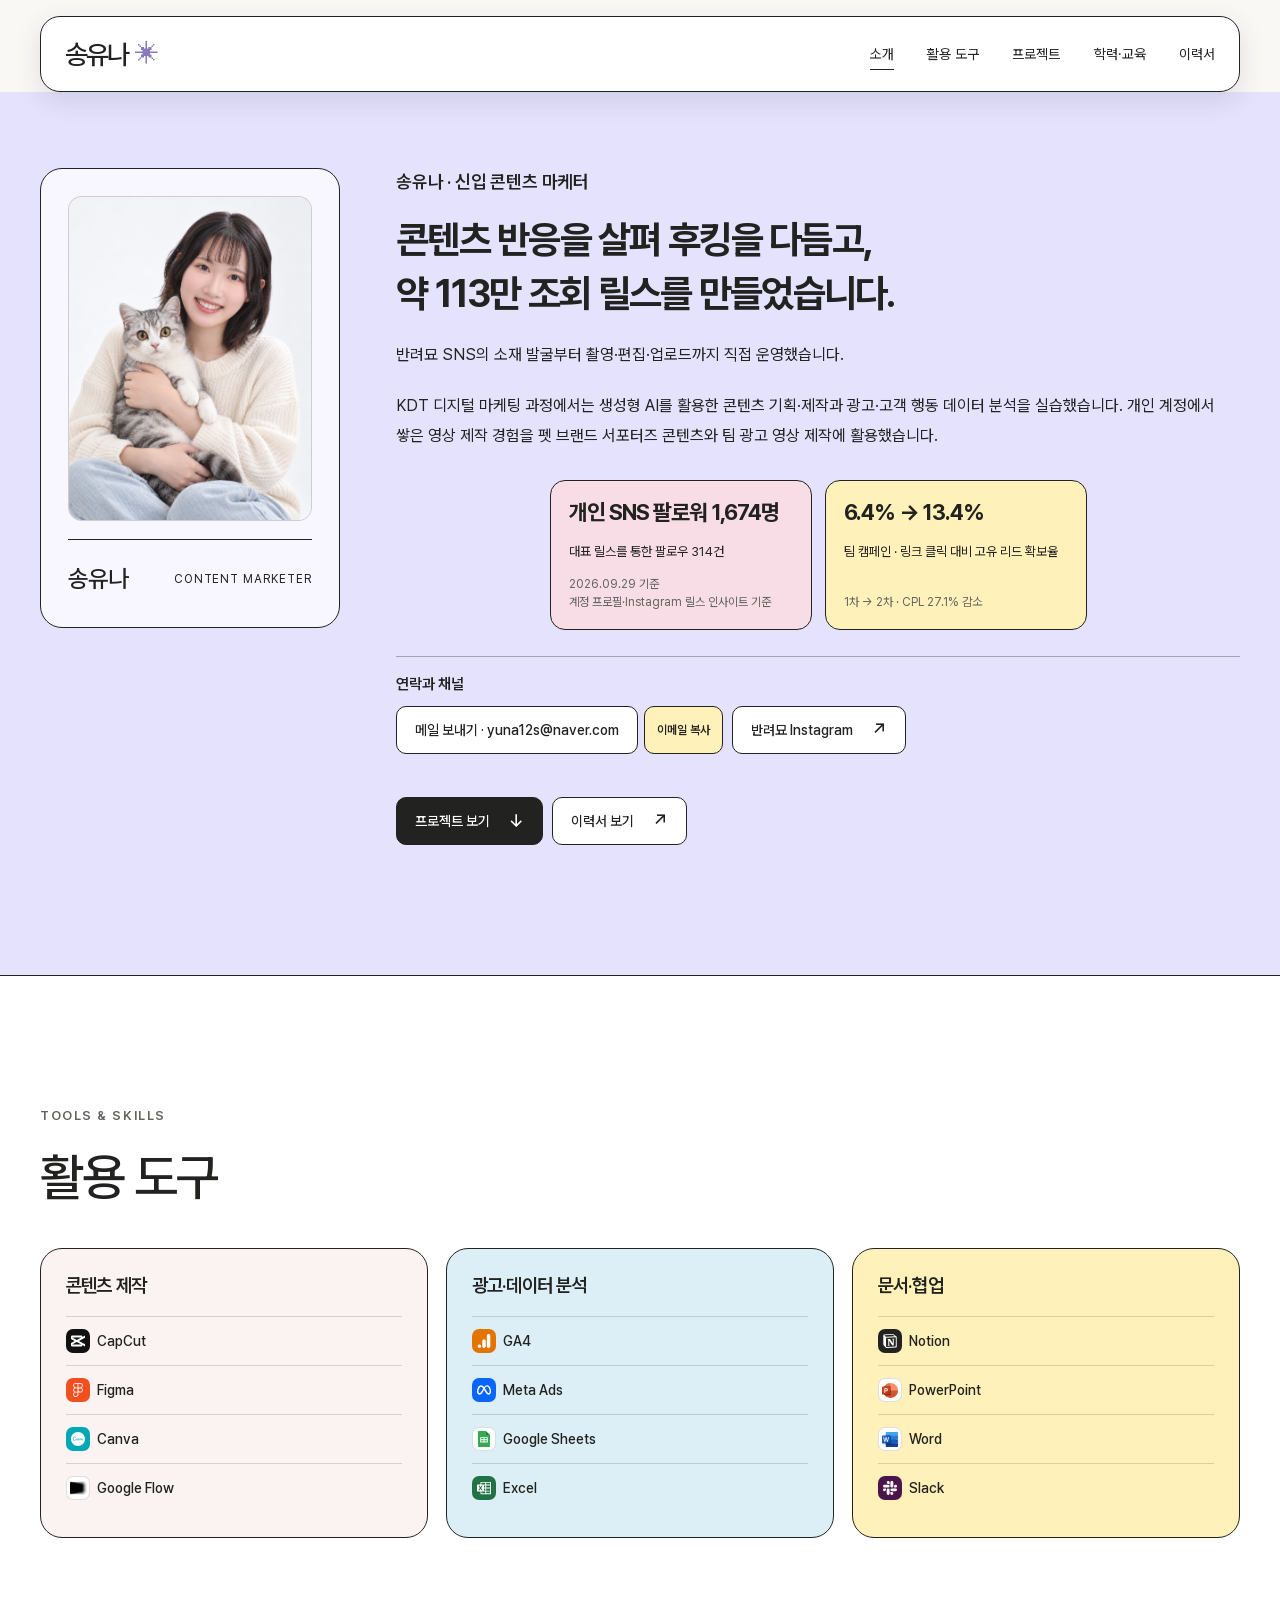
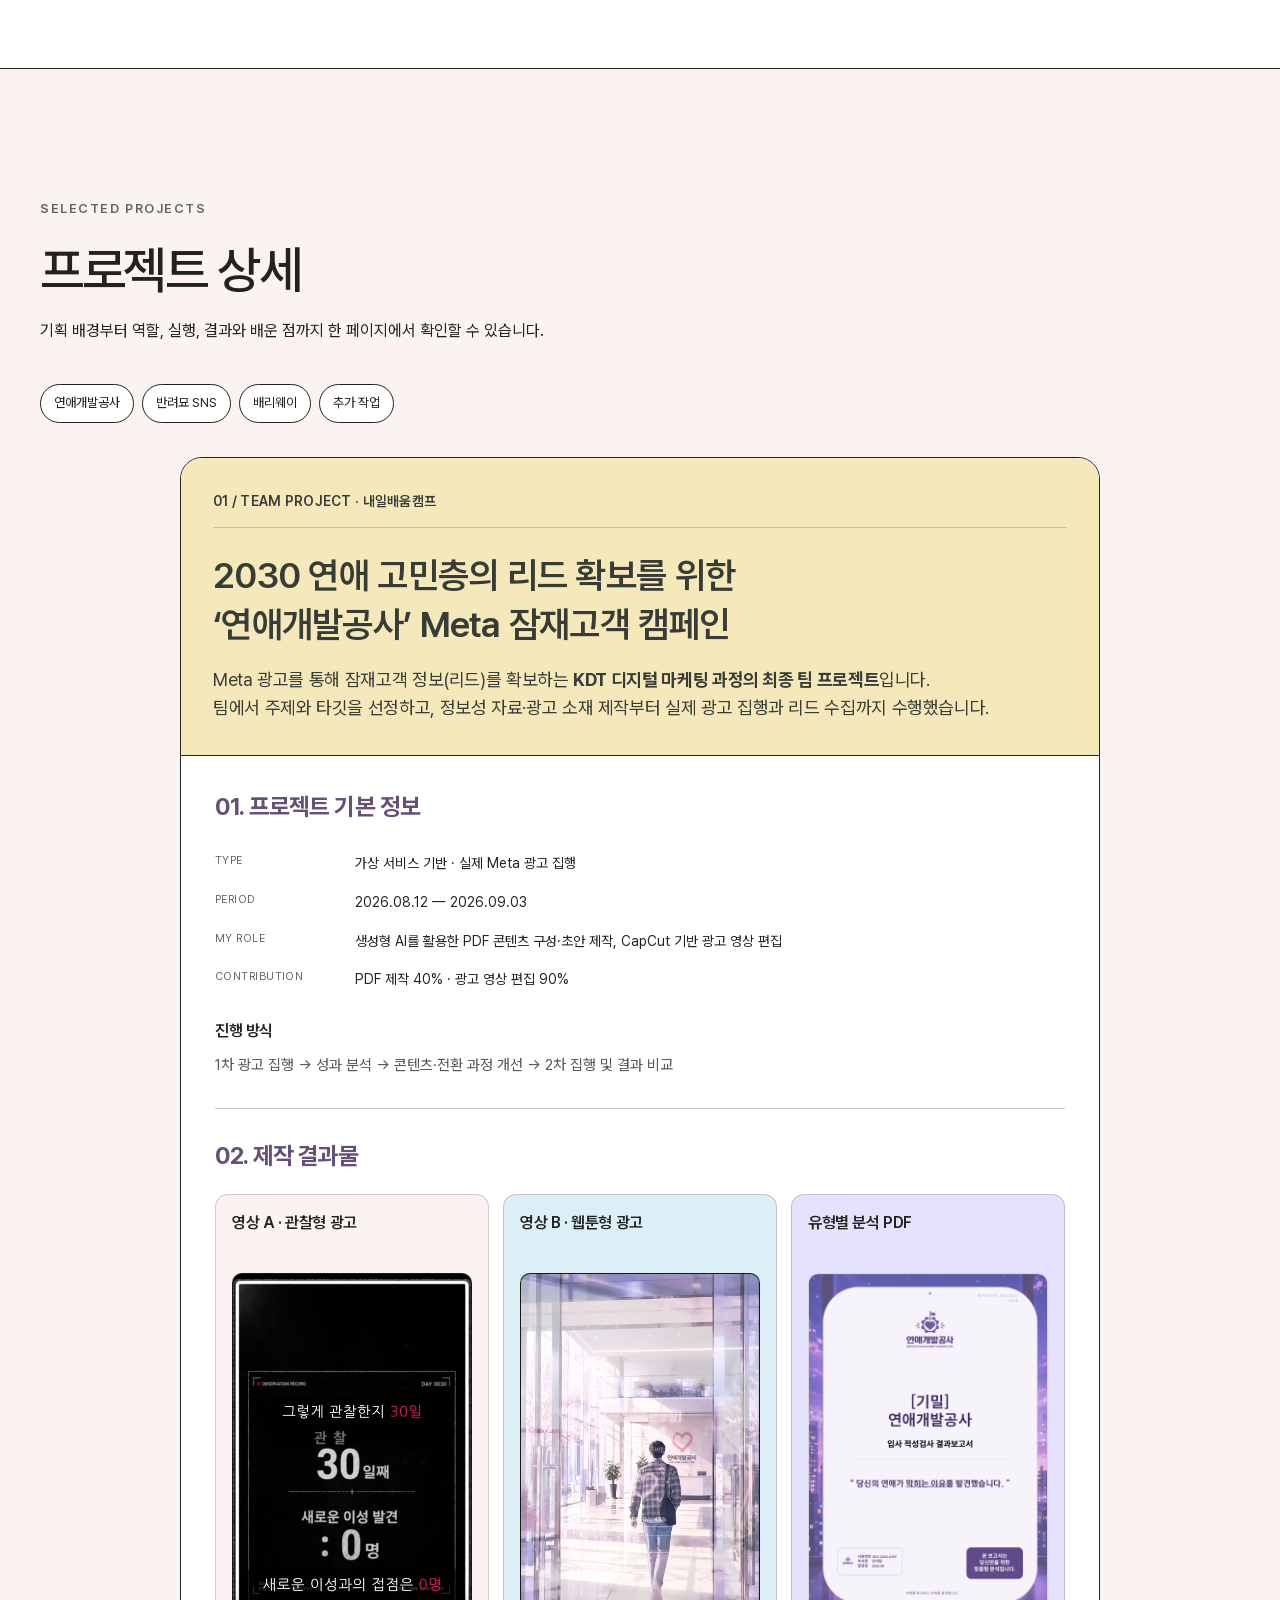
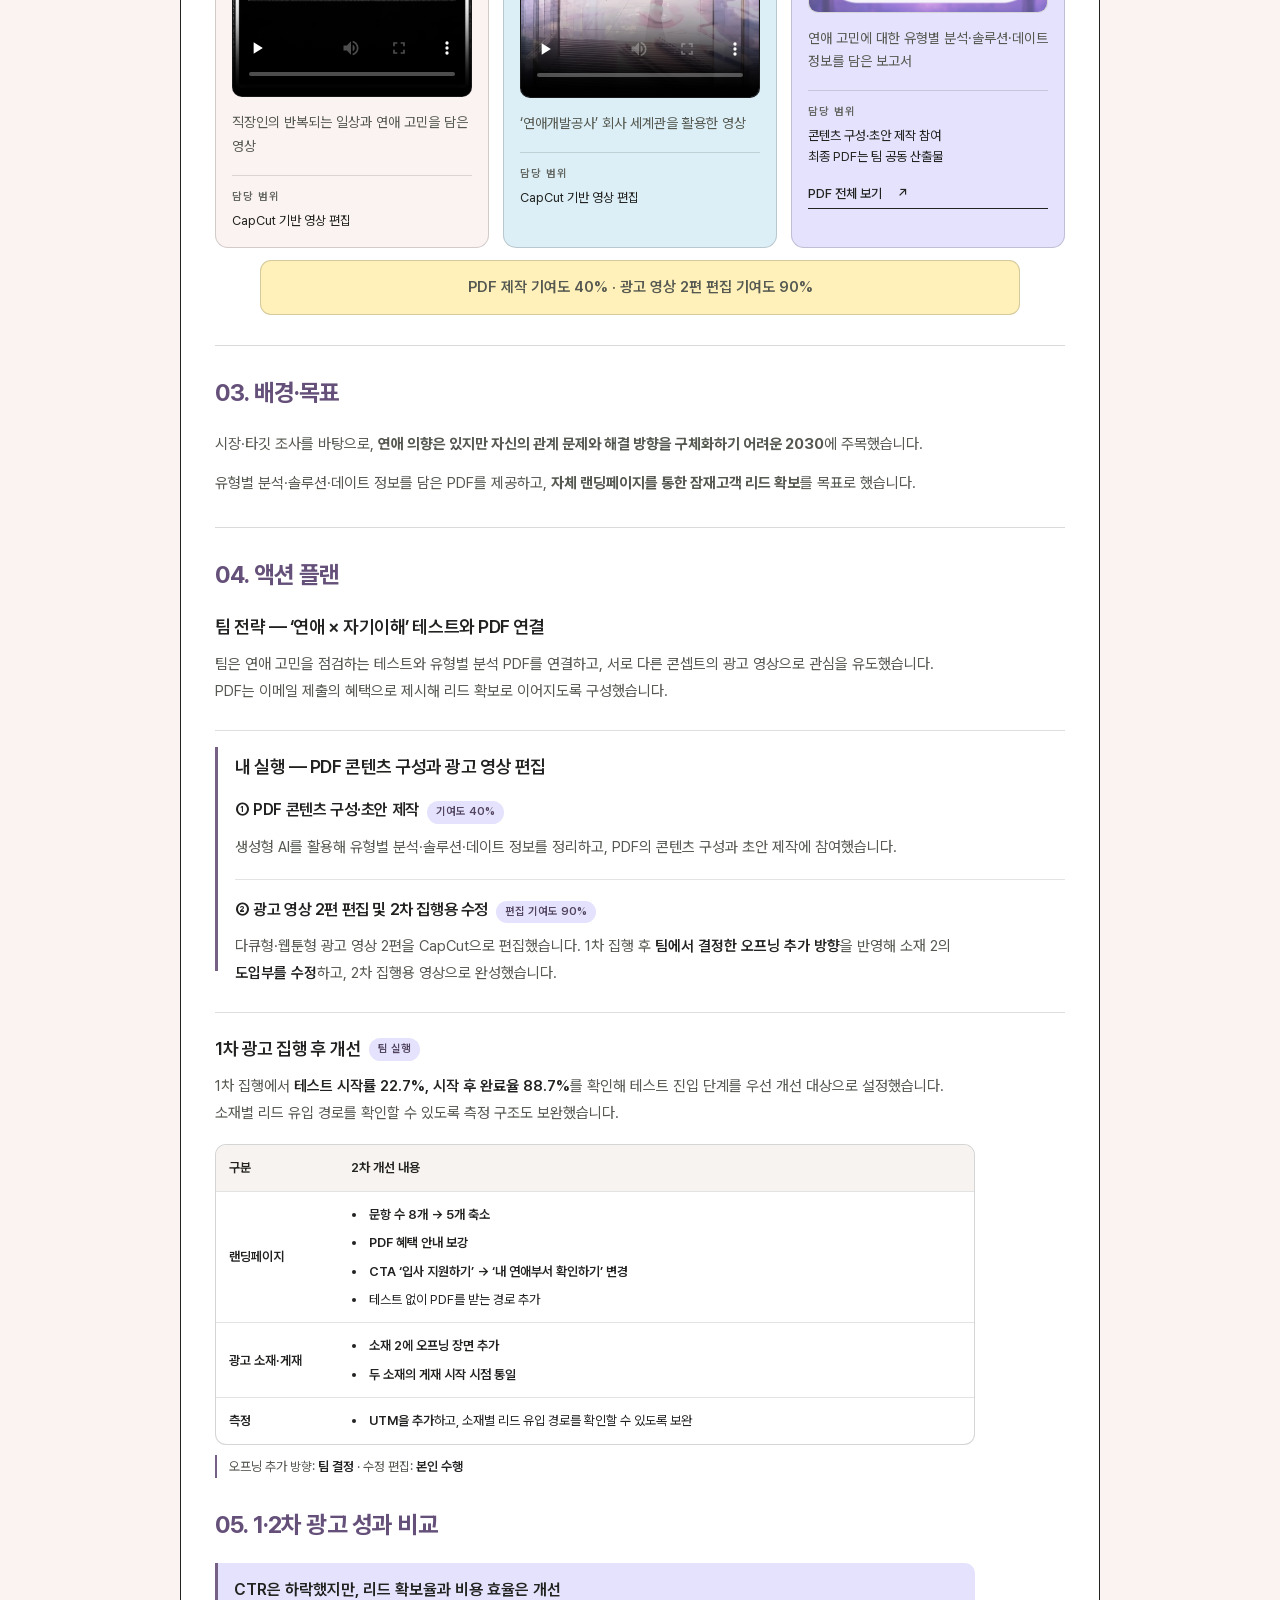
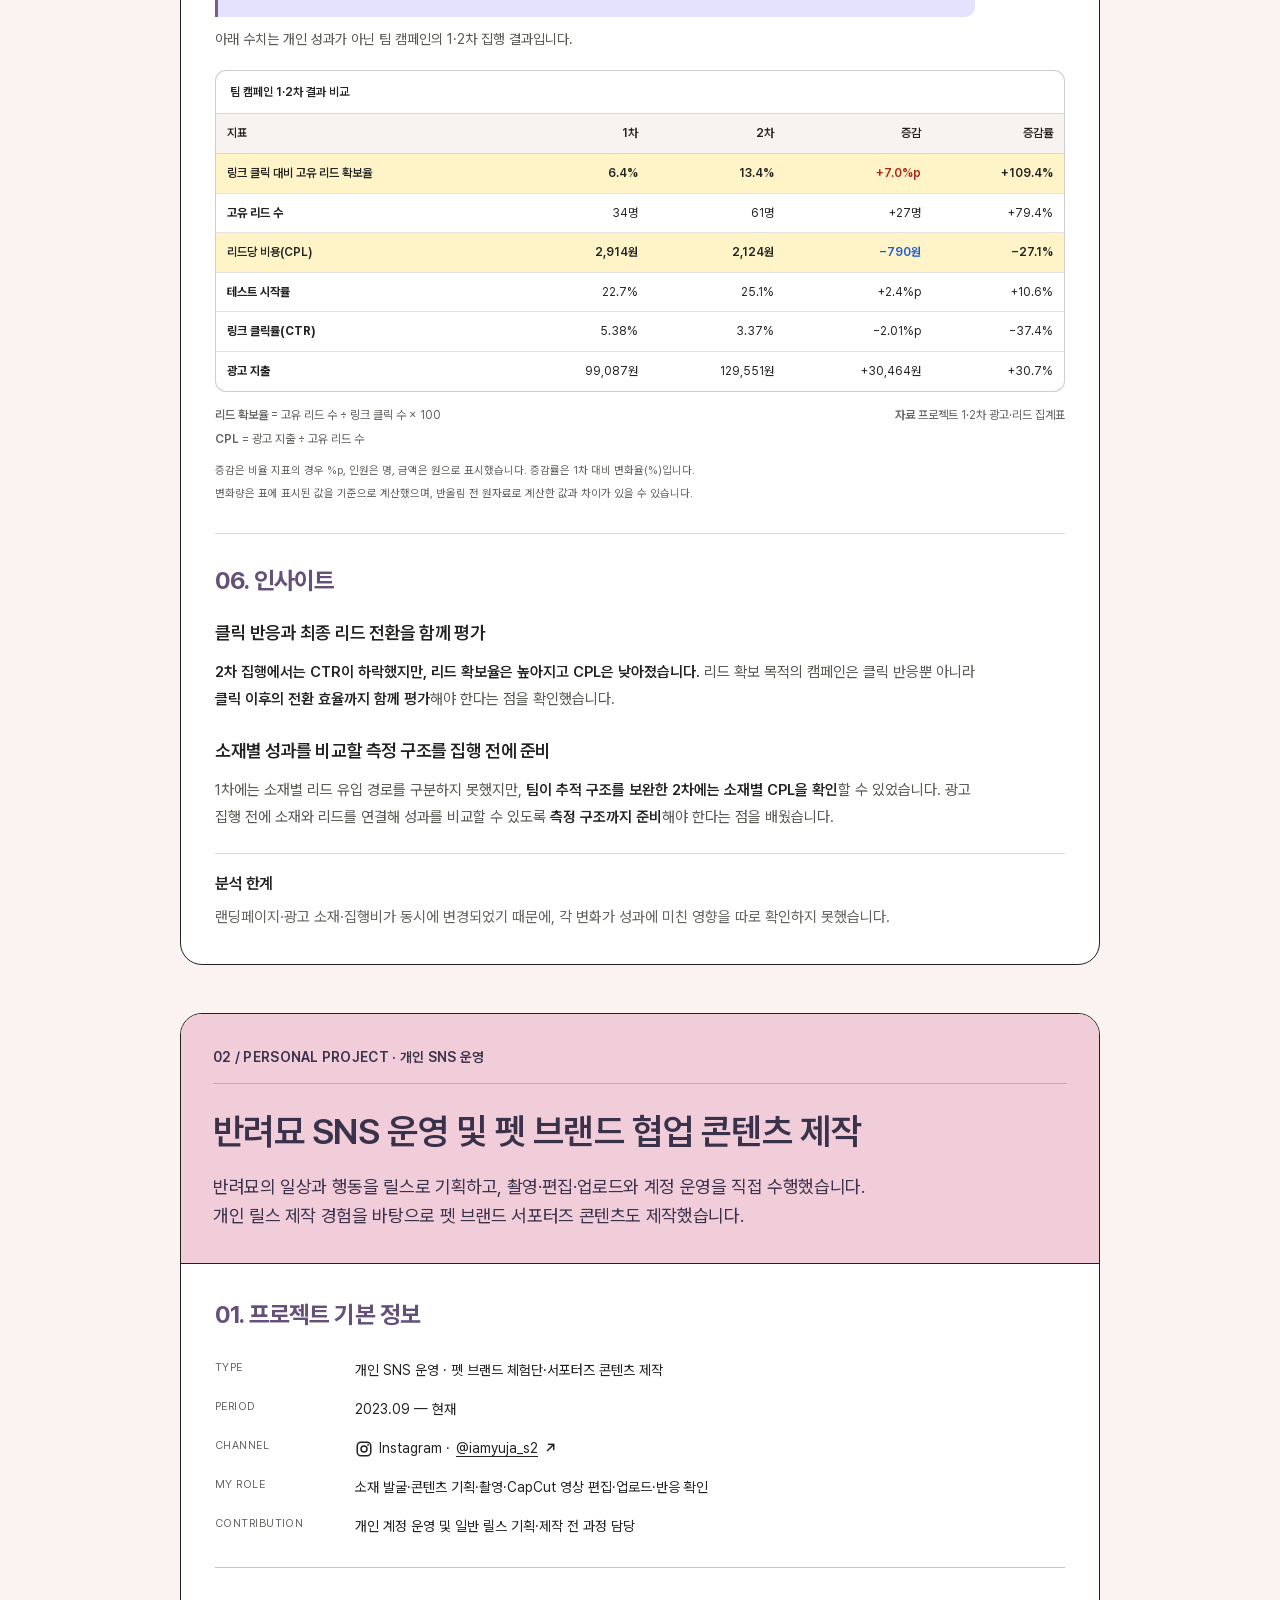
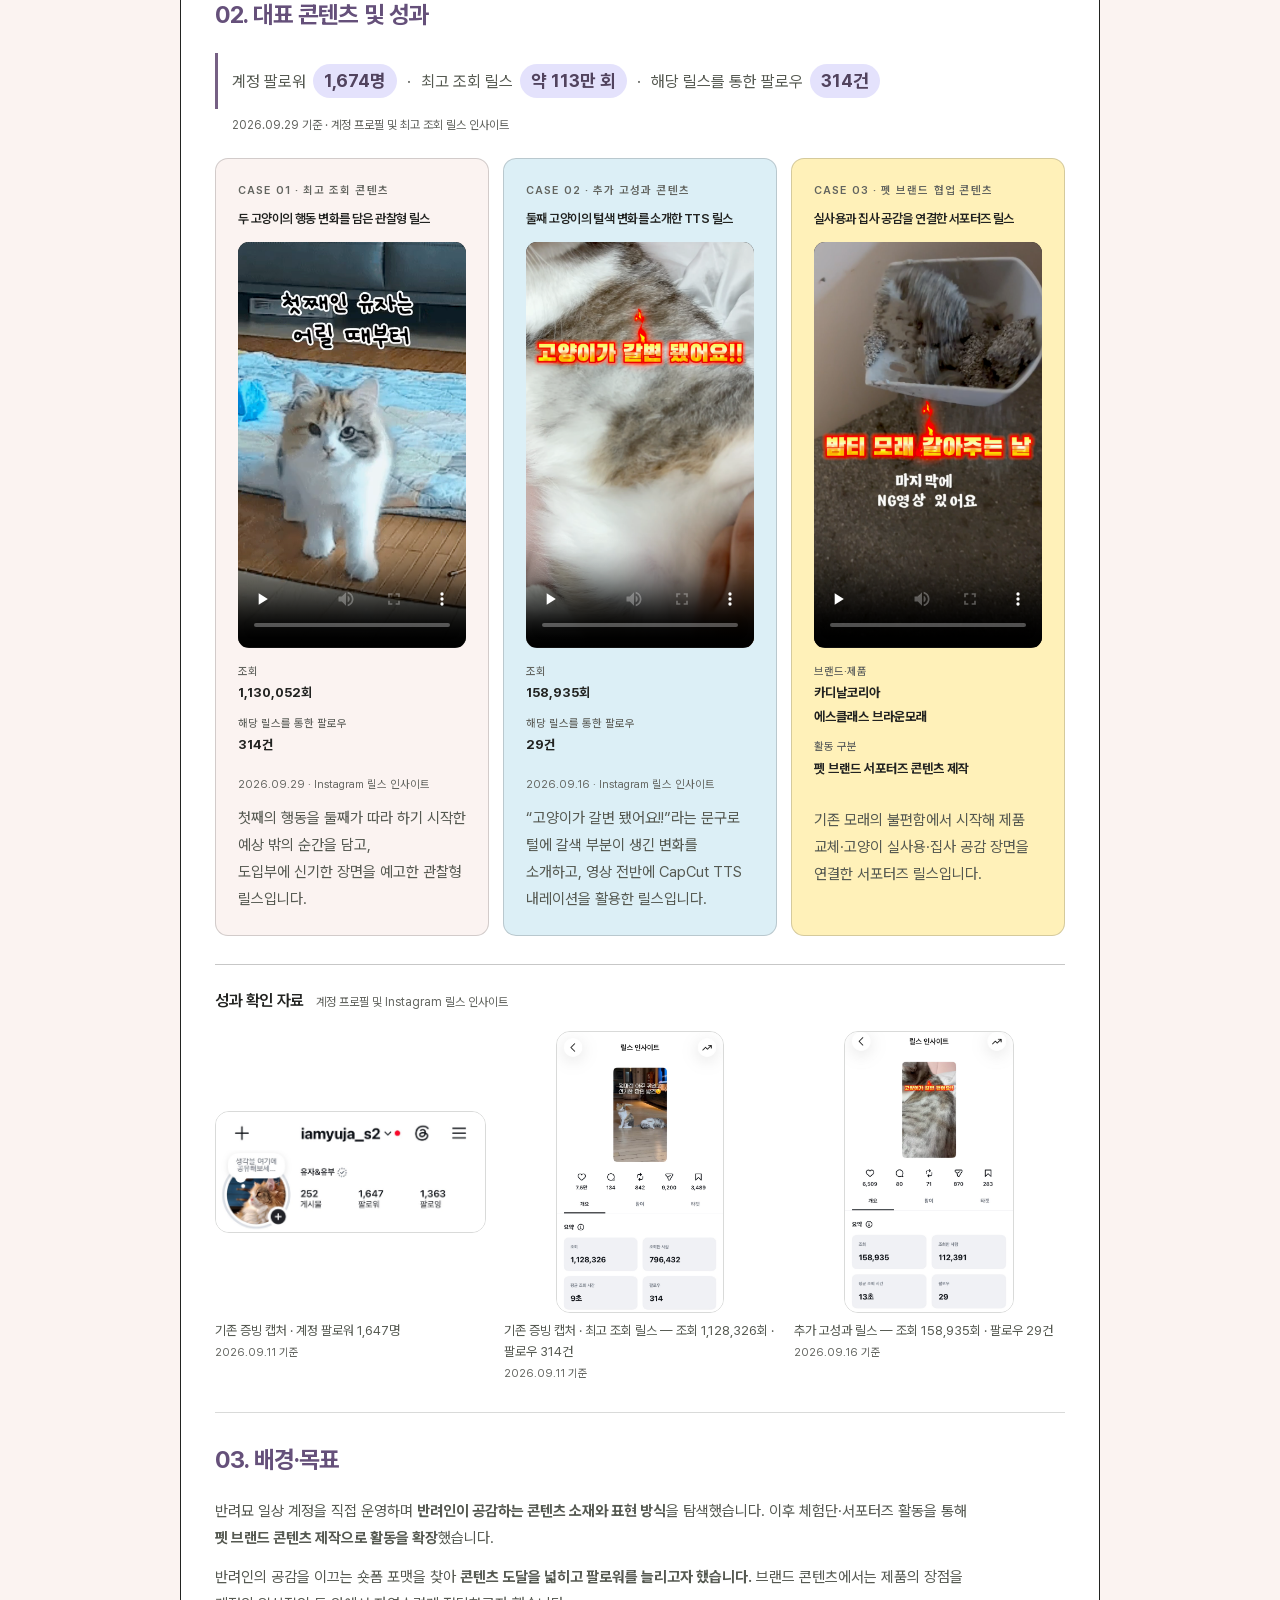
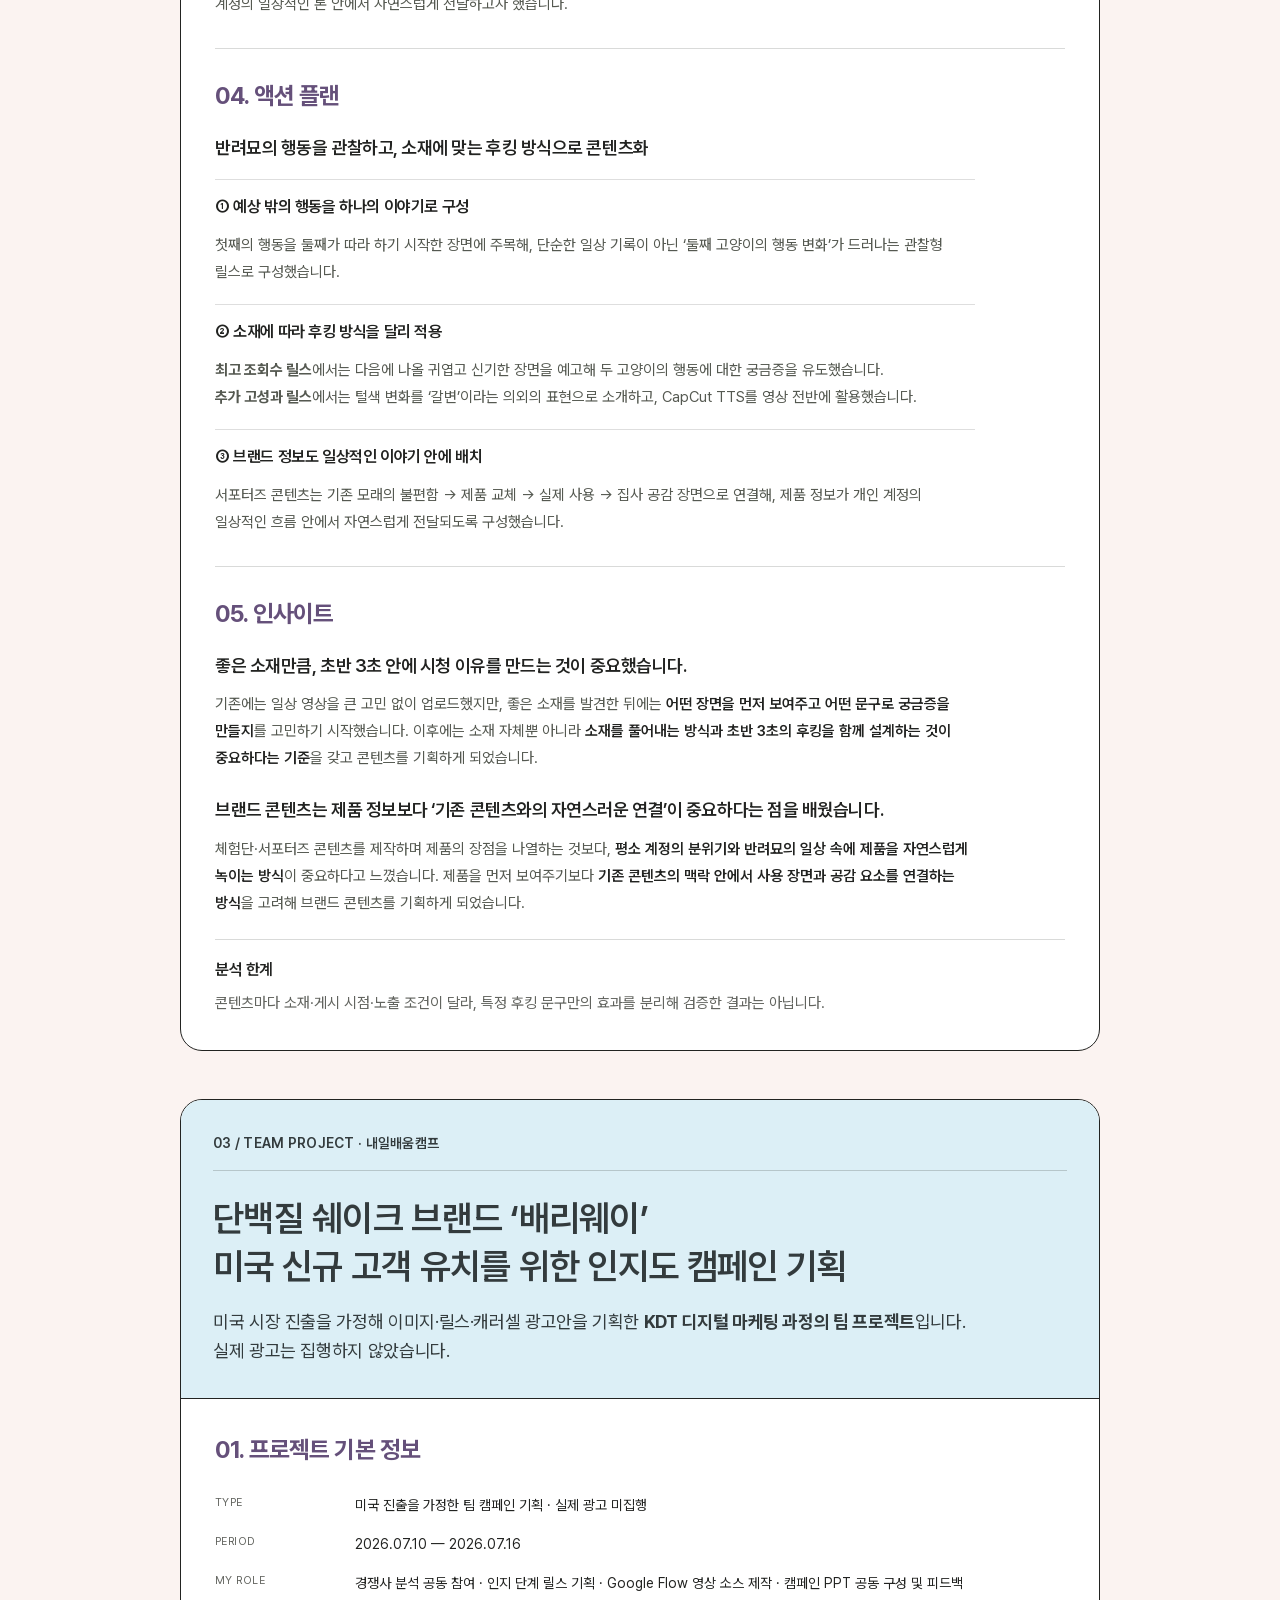
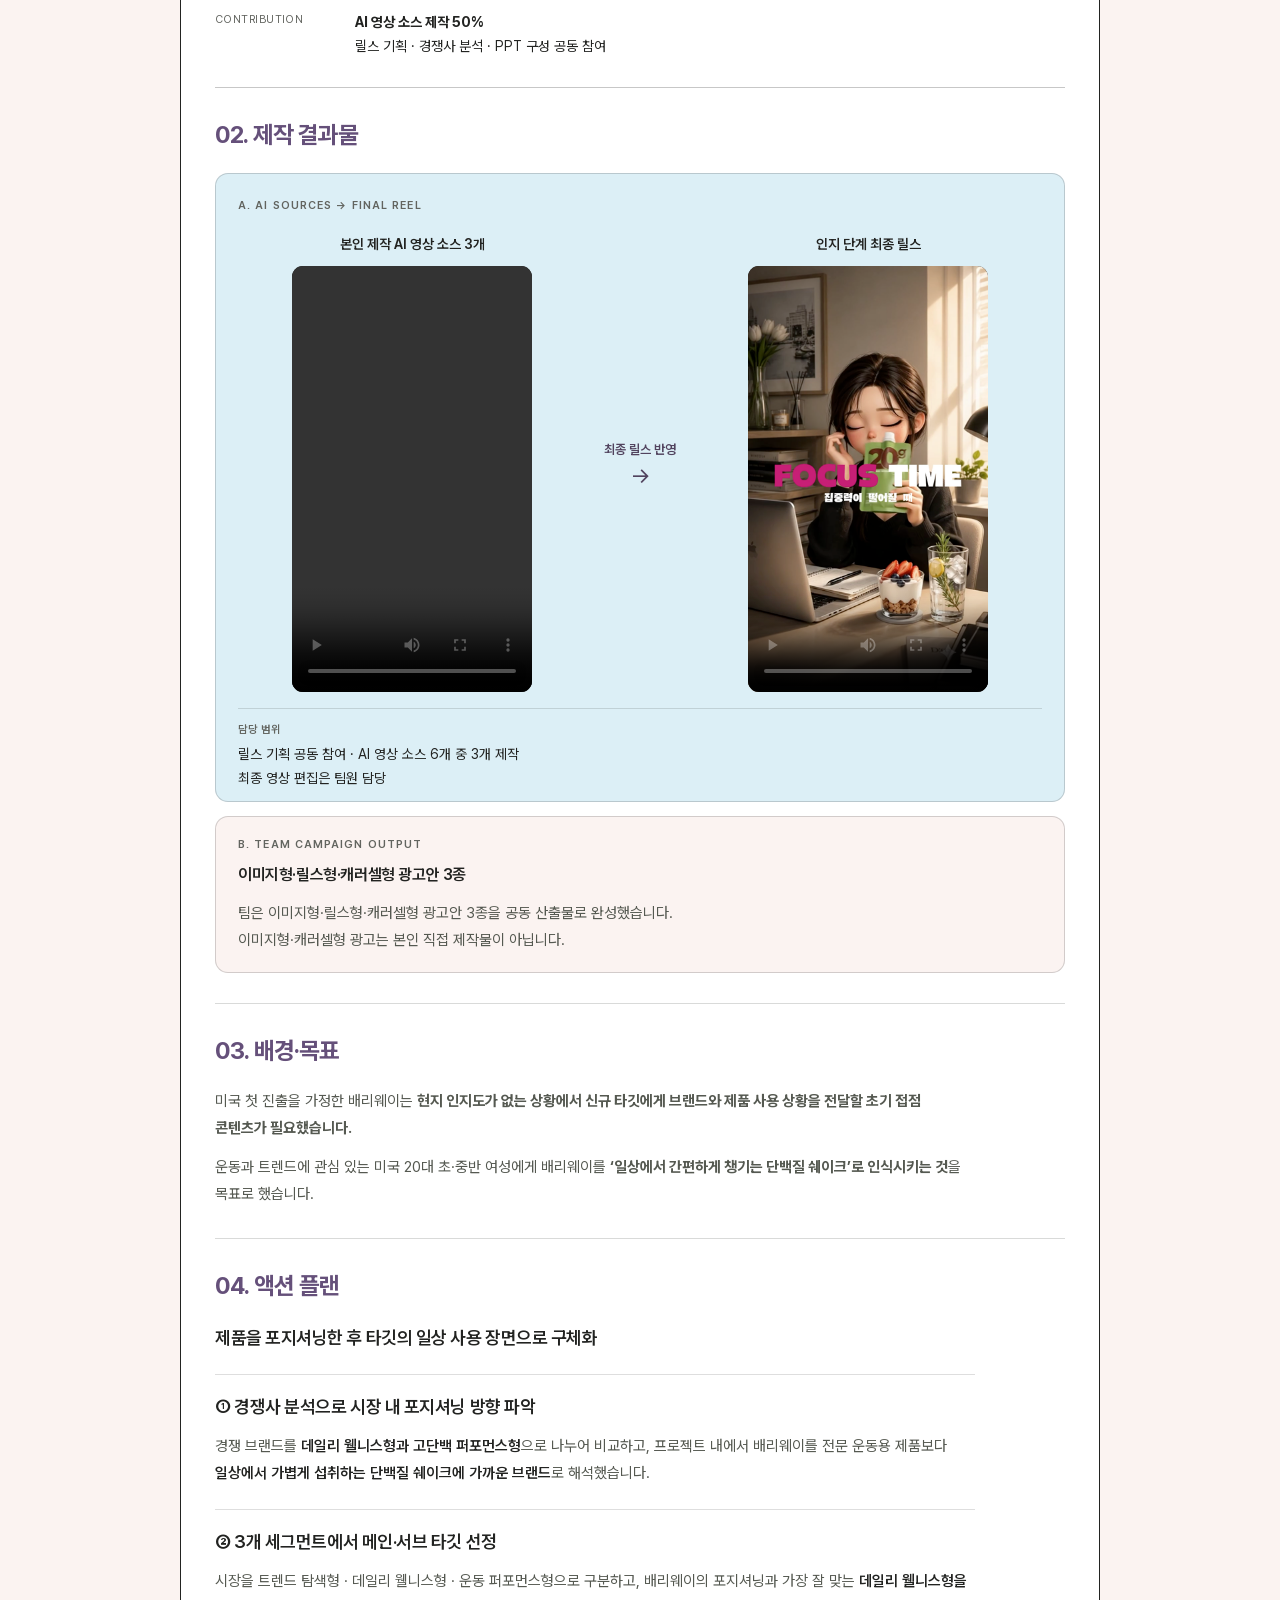
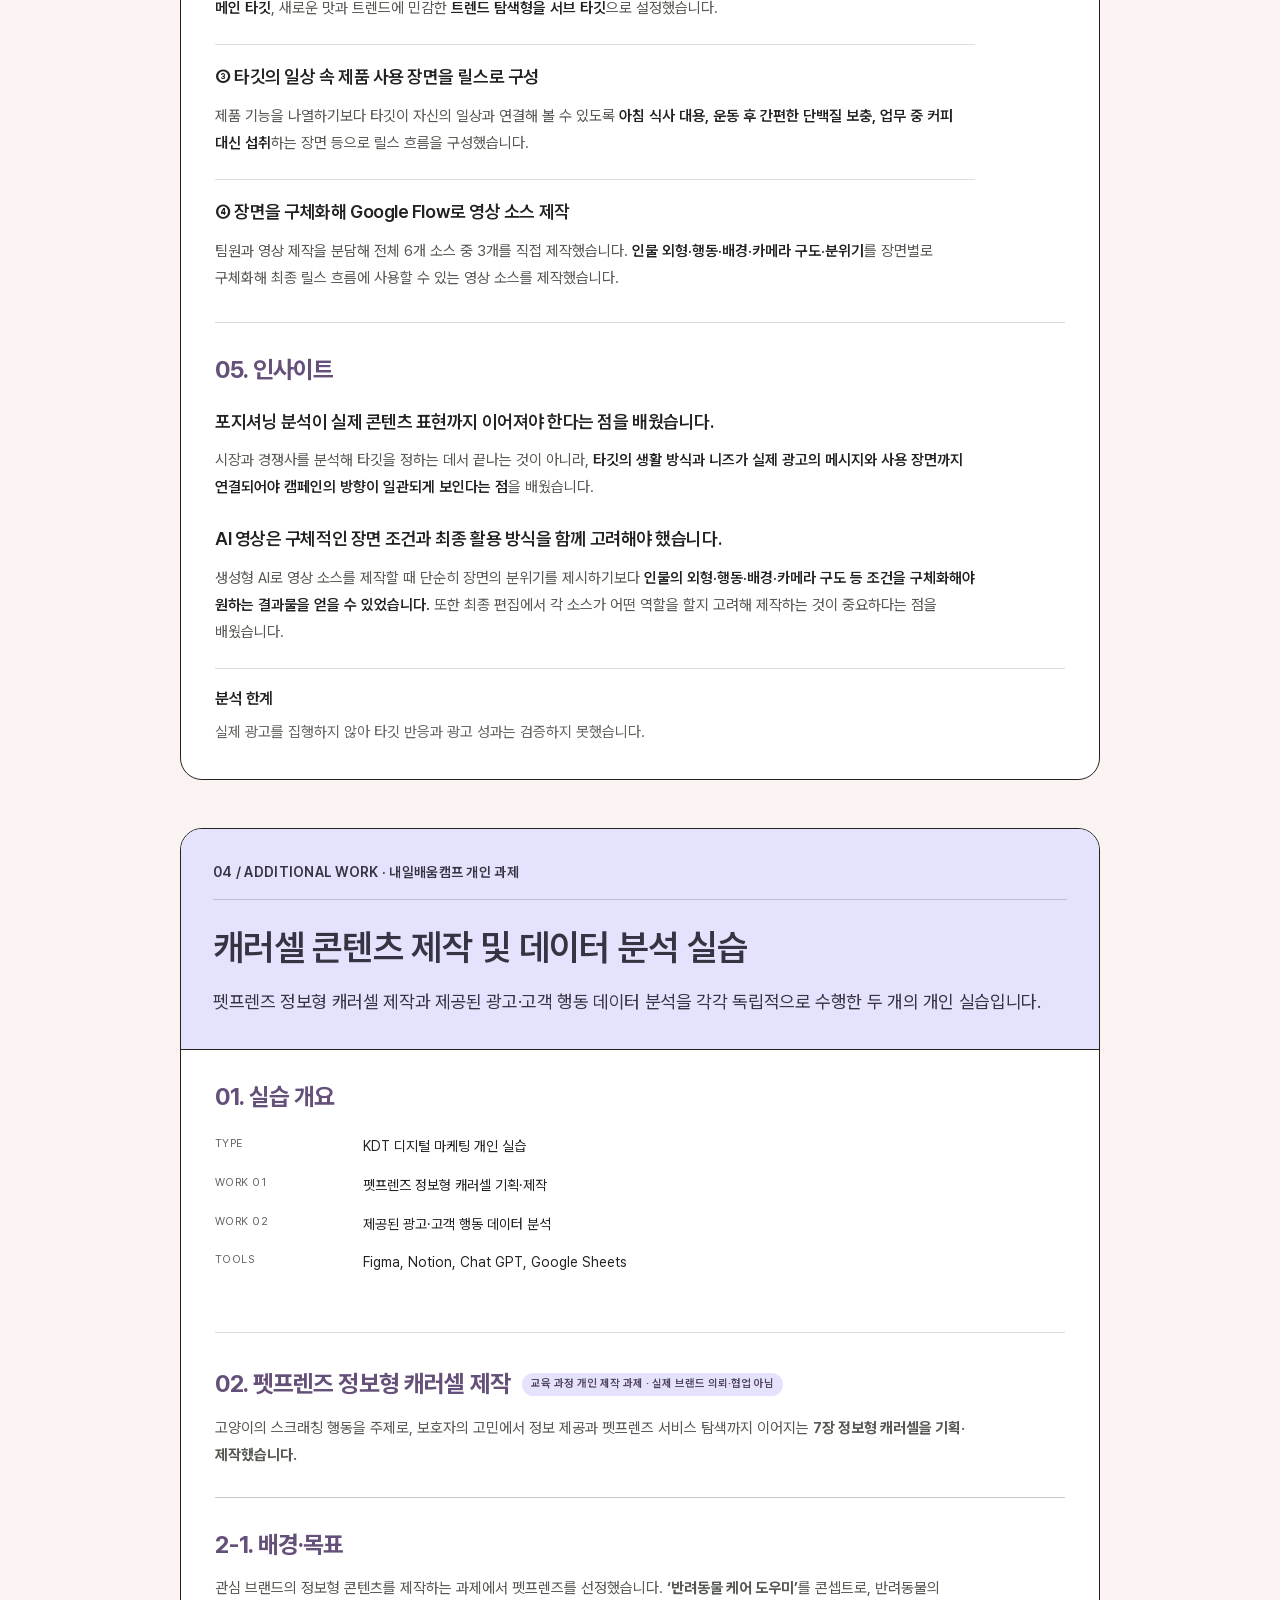
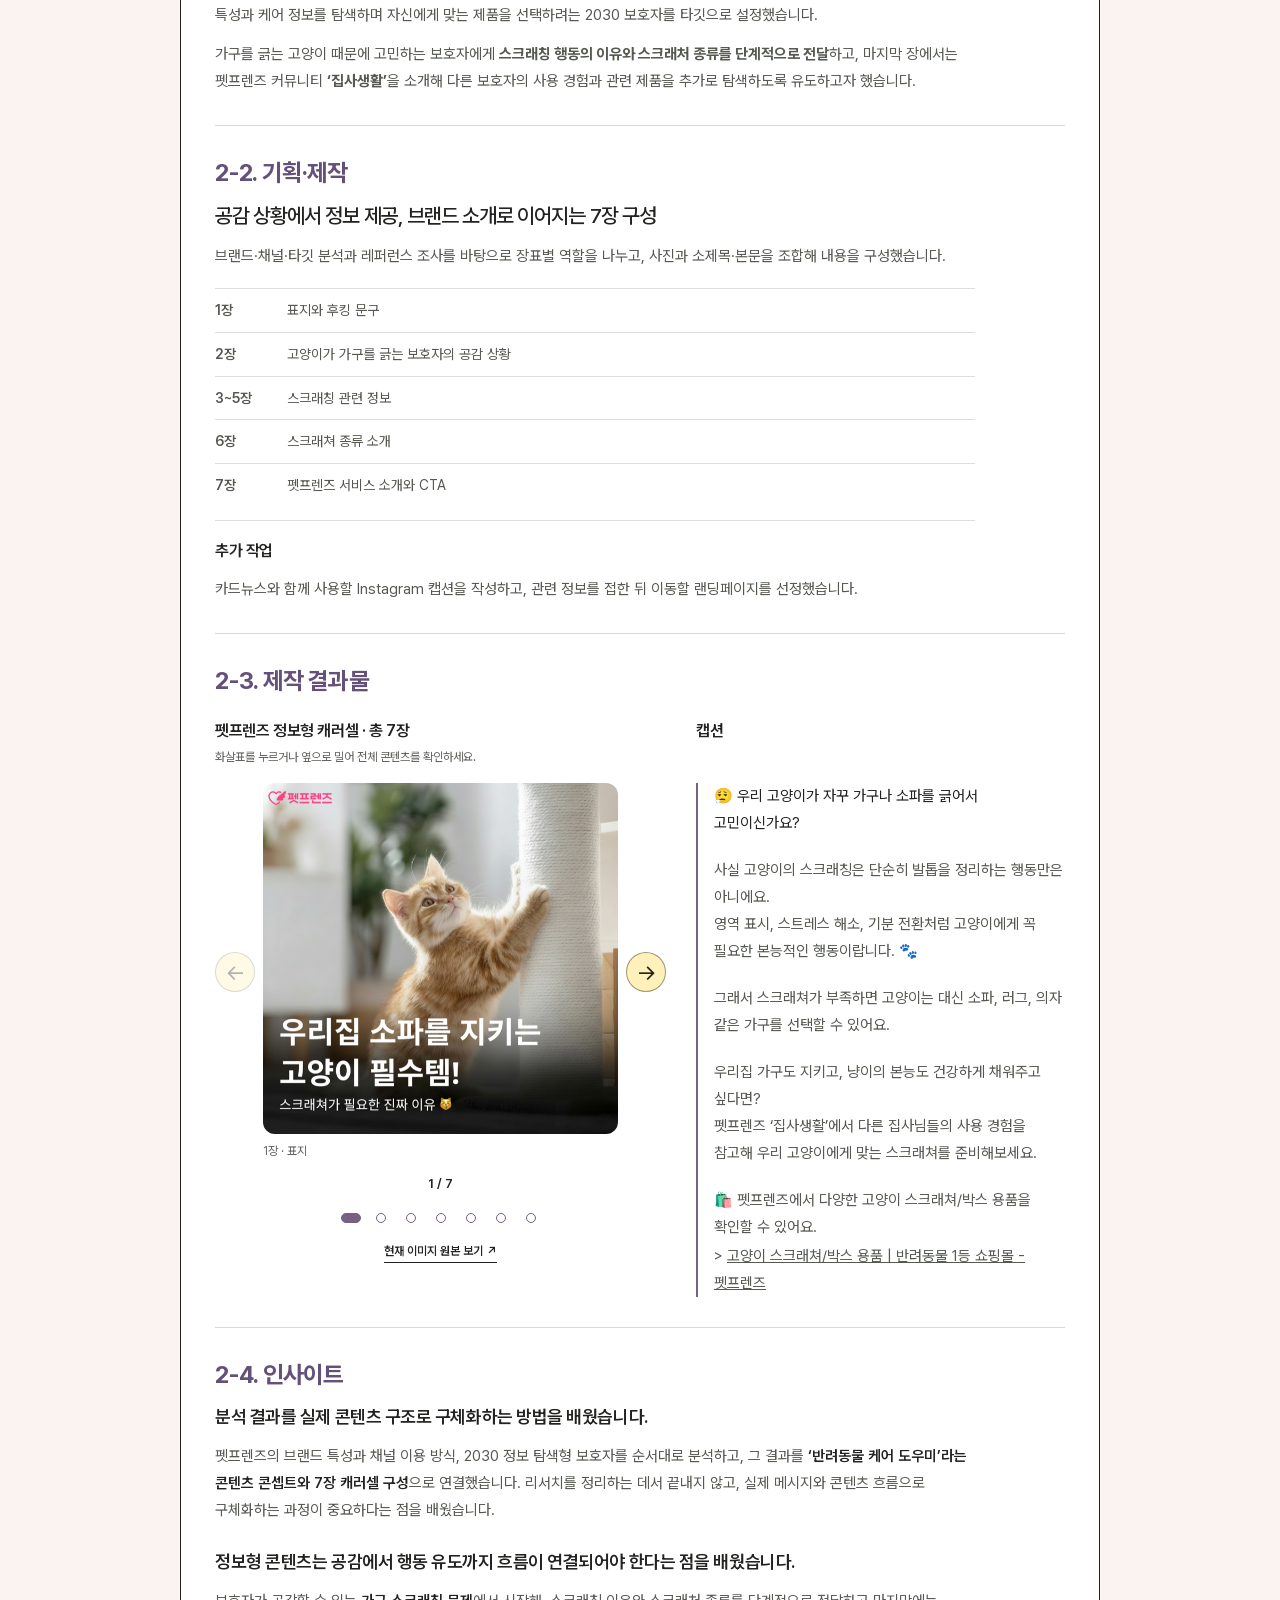
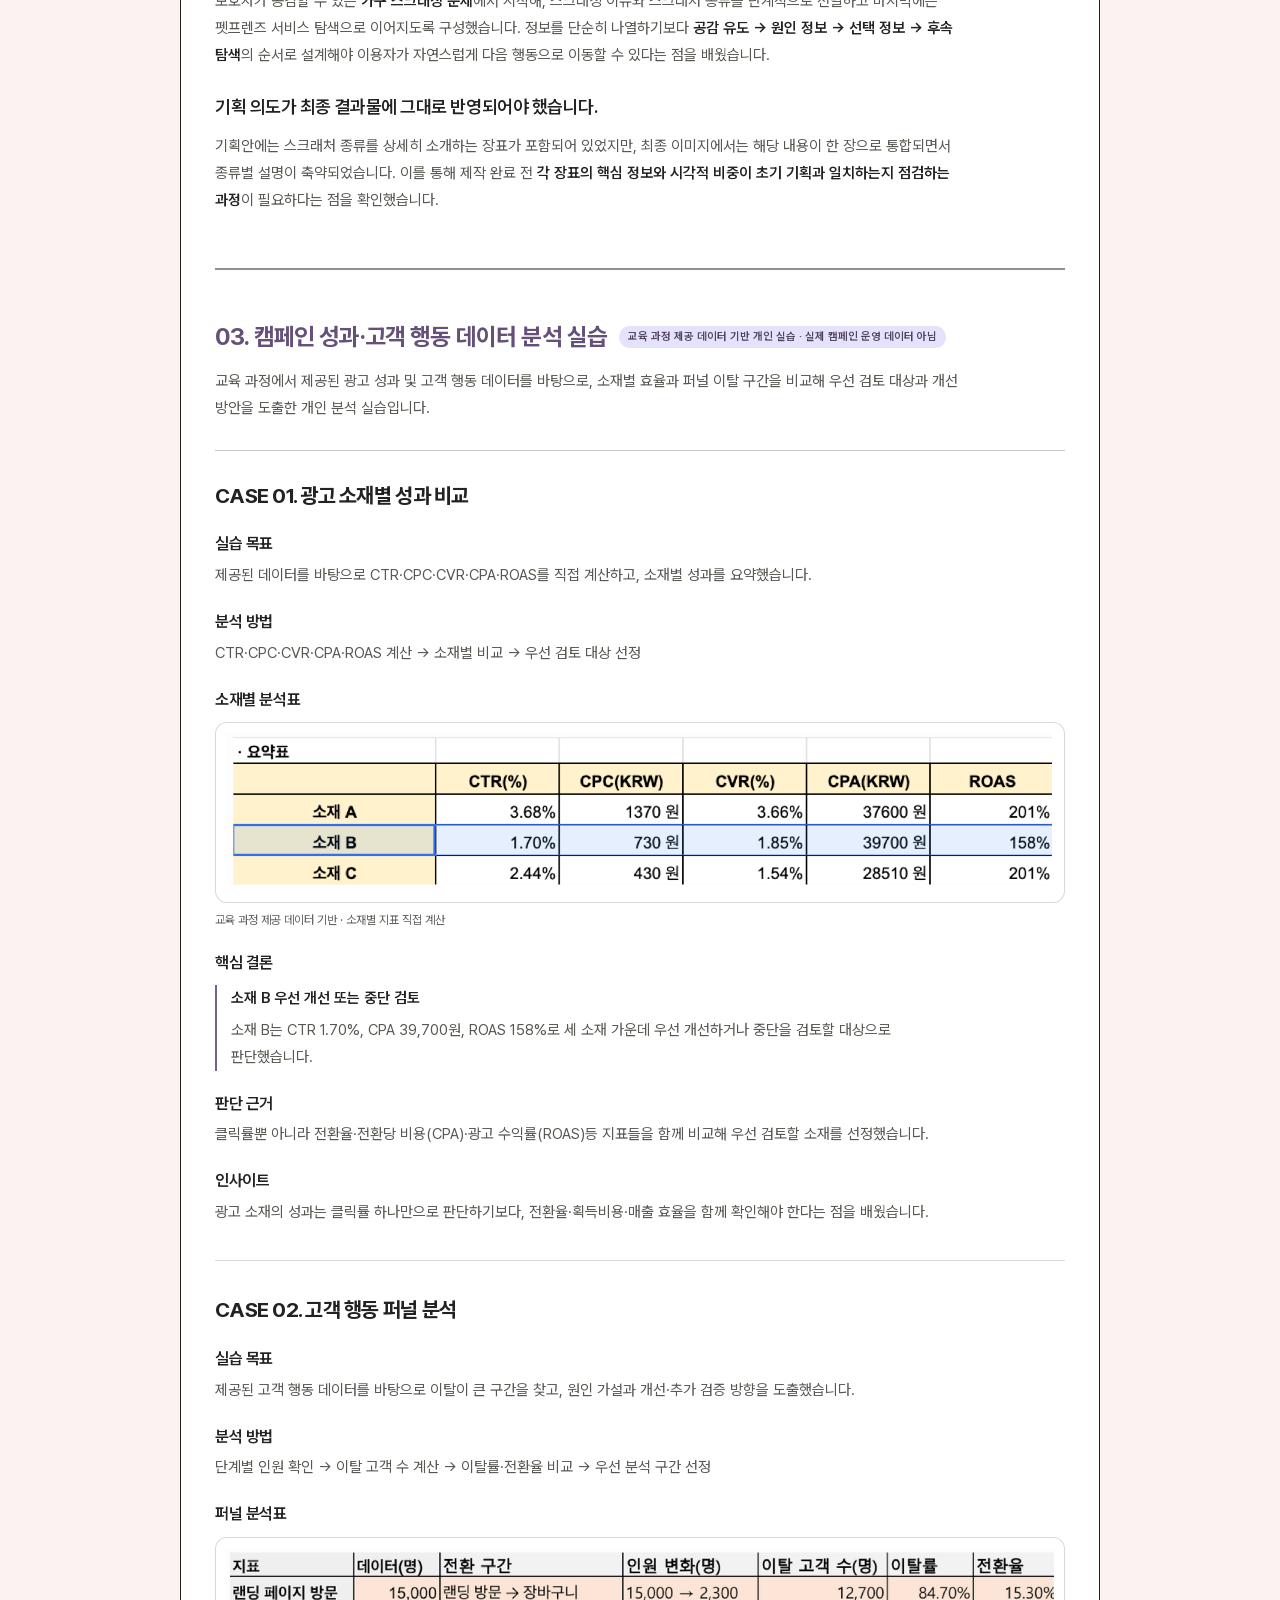
==== commit af329385: "소개 성과 블록 두 개로 정리" ====
--- a/public/index.html
+++ b/public/index.html
@@ -7,7 +7,7 @@
   <meta name="description" content="콘텐츠 마케터 송유나의 소개, 활용 도구, 프로젝트, 학력과 경험을 한 페이지에서 소개합니다.">
   <title>송유나 — 콘텐츠 마케팅 포트폴리오</title>
   <link rel="icon" href="./assets/favicon.svg" type="image/svg+xml">
-  <link rel="stylesheet" href="./assets/styles.css?v=20260930-1">
+  <link rel="stylesheet" href="./assets/styles.css?v=20261006-1">
   <script src="./assets/script.js?v=20260914-1" defer></script>
 </head>
 <body class="one-page-site">
@@ -38,7 +38,6 @@
           <div class="about-metrics" aria-label="대표 경험과 결과">
             <article class="about-metric-card about-metric-pink"><strong>개인 SNS 팔로워 1,674명</strong><span>대표 릴스를 통한 팔로우 314건</span><small>2026.09.29 기준<br>계정 프로필·Instagram 릴스 인사이트 기준</small></article>
             <article class="about-metric-card about-metric-yellow"><strong>6.4% → 13.4%</strong><span>팀 캠페인 · 링크 클릭 대비 고유 리드 확보율</span><small>1차 → 2차 · CPL 27.1% 감소</small></article>
-            <article class="about-metric-card about-metric-blue"><strong>광고 영상 2편 편집</strong><span>연애개발공사</span><small>개인 편집 기여도 90%</small></article>
           </div>
           <div id="contact" class="about-contact anchor-section" aria-labelledby="contact-shortcuts-title">
             <h2 id="contact-shortcuts-title">연락과 채널</h2>
--- a/public/assets/styles.css
+++ b/public/assets/styles.css
@@ -198,14 +198,13 @@
 .tool-group .skill-tags { gap: 6px; margin-top: 11px; }
 .tool-group .skill-tags li { flex-wrap: wrap; gap: 6px; min-height: 32px; padding: 3px 9px 3px 5px; font-size: 12px; line-height: 1.5; }
 .tool-level { border-radius: 20px; padding: 2px 6px; color: #4b4761; background: #eeecff; font-size: 10px; font-weight: 600; line-height: 1.5; white-space: nowrap; }
-.about-metrics { display: grid; grid-template-columns: repeat(3, minmax(0, 1fr)); gap: 13px; margin-top: 30px; }
+.about-metrics { display: grid; grid-template-columns: repeat(2, minmax(0, 1fr)); gap: 13px; max-width: 537px; margin: 30px auto 0; }
 .about-metric-card { display: flex; flex-direction: column; min-width: 0; min-height: 150px; border: var(--line); border-radius: 15px; padding: 18px; }
 .about-metric-card strong { font-size: 22px; line-height: 1.25; letter-spacing: -.045em; }
 .about-metric-card span { margin-top: 15px; font-size: 13px; line-height: 1.55; }
 .about-metric-card small { margin-top: auto; padding-top: 12px; color: var(--muted); font-size: 12px; line-height: 1.5; }
 .about-metric-pink { background: var(--pink); }
 .about-metric-yellow { background: var(--yellow); }
-.about-metric-blue { background: var(--blue); }
 .about-actions { display: flex; flex-wrap: wrap; gap: 9px; margin-top: 18px; }
 .about-action { display: inline-flex; align-items: center; justify-content: center; gap: 18px; min-height: 48px; border: var(--line); border-radius: 10px; padding: 9px 18px; background: #ffffffb8; font-size: 14px; font-weight: 500; line-height: 1.5; transition: background .2s, transform .2s, box-shadow .2s; }
 a.about-action:hover { background: white; transform: translateY(-2px); }
@@ -397,7 +396,7 @@
   .about-copy > .about-kicker { font-size: 16px; }
   .about-copy h1 { font-size: 36px; }
   .about-copy > p { font-size: 16px; }
-  .about-metrics { grid-template-columns: minmax(0, 1fr); gap: 12px; }
+  .about-metrics { grid-template-columns: minmax(0, 1fr); gap: 12px; max-width: none; }
   .about-metric-card { min-height: 0; padding: 17px; }
   .about-metric-card span { margin-top: 8px; }
   .about-metric-card small { padding-top: 8px; }
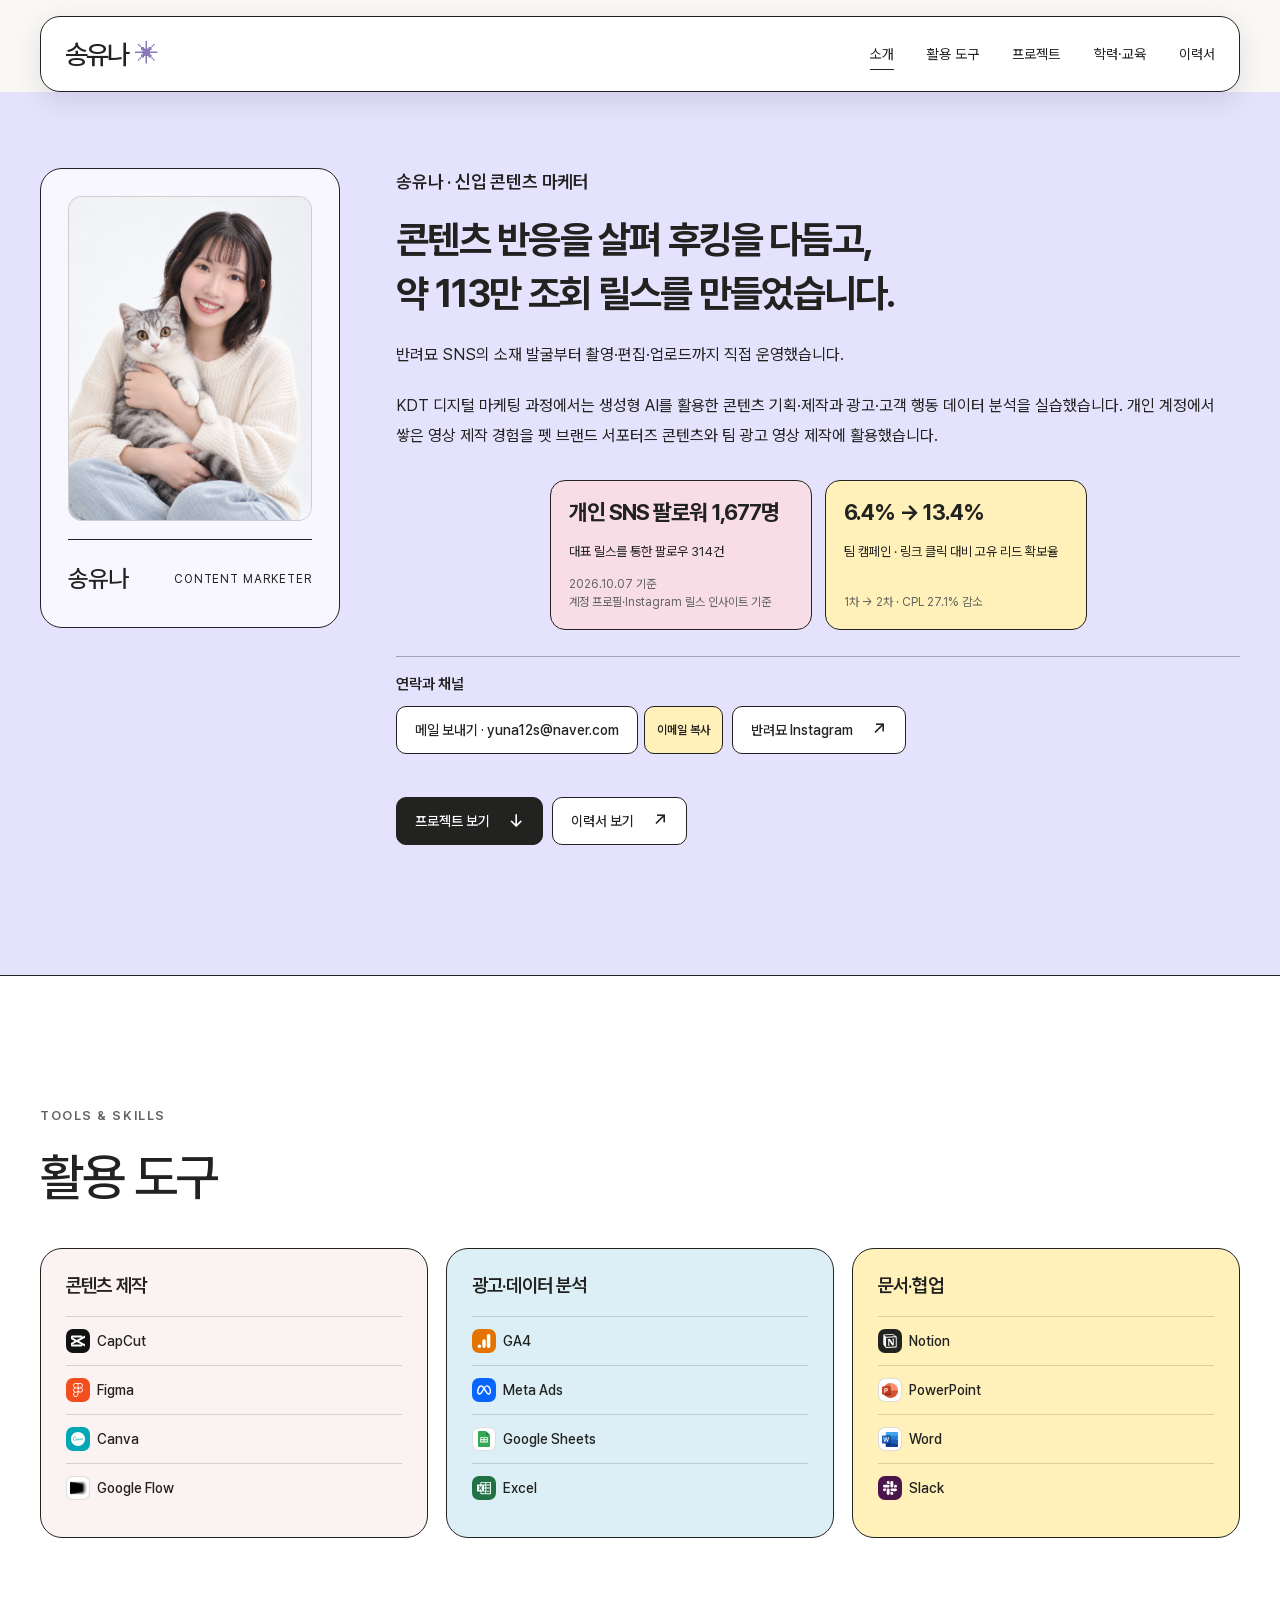
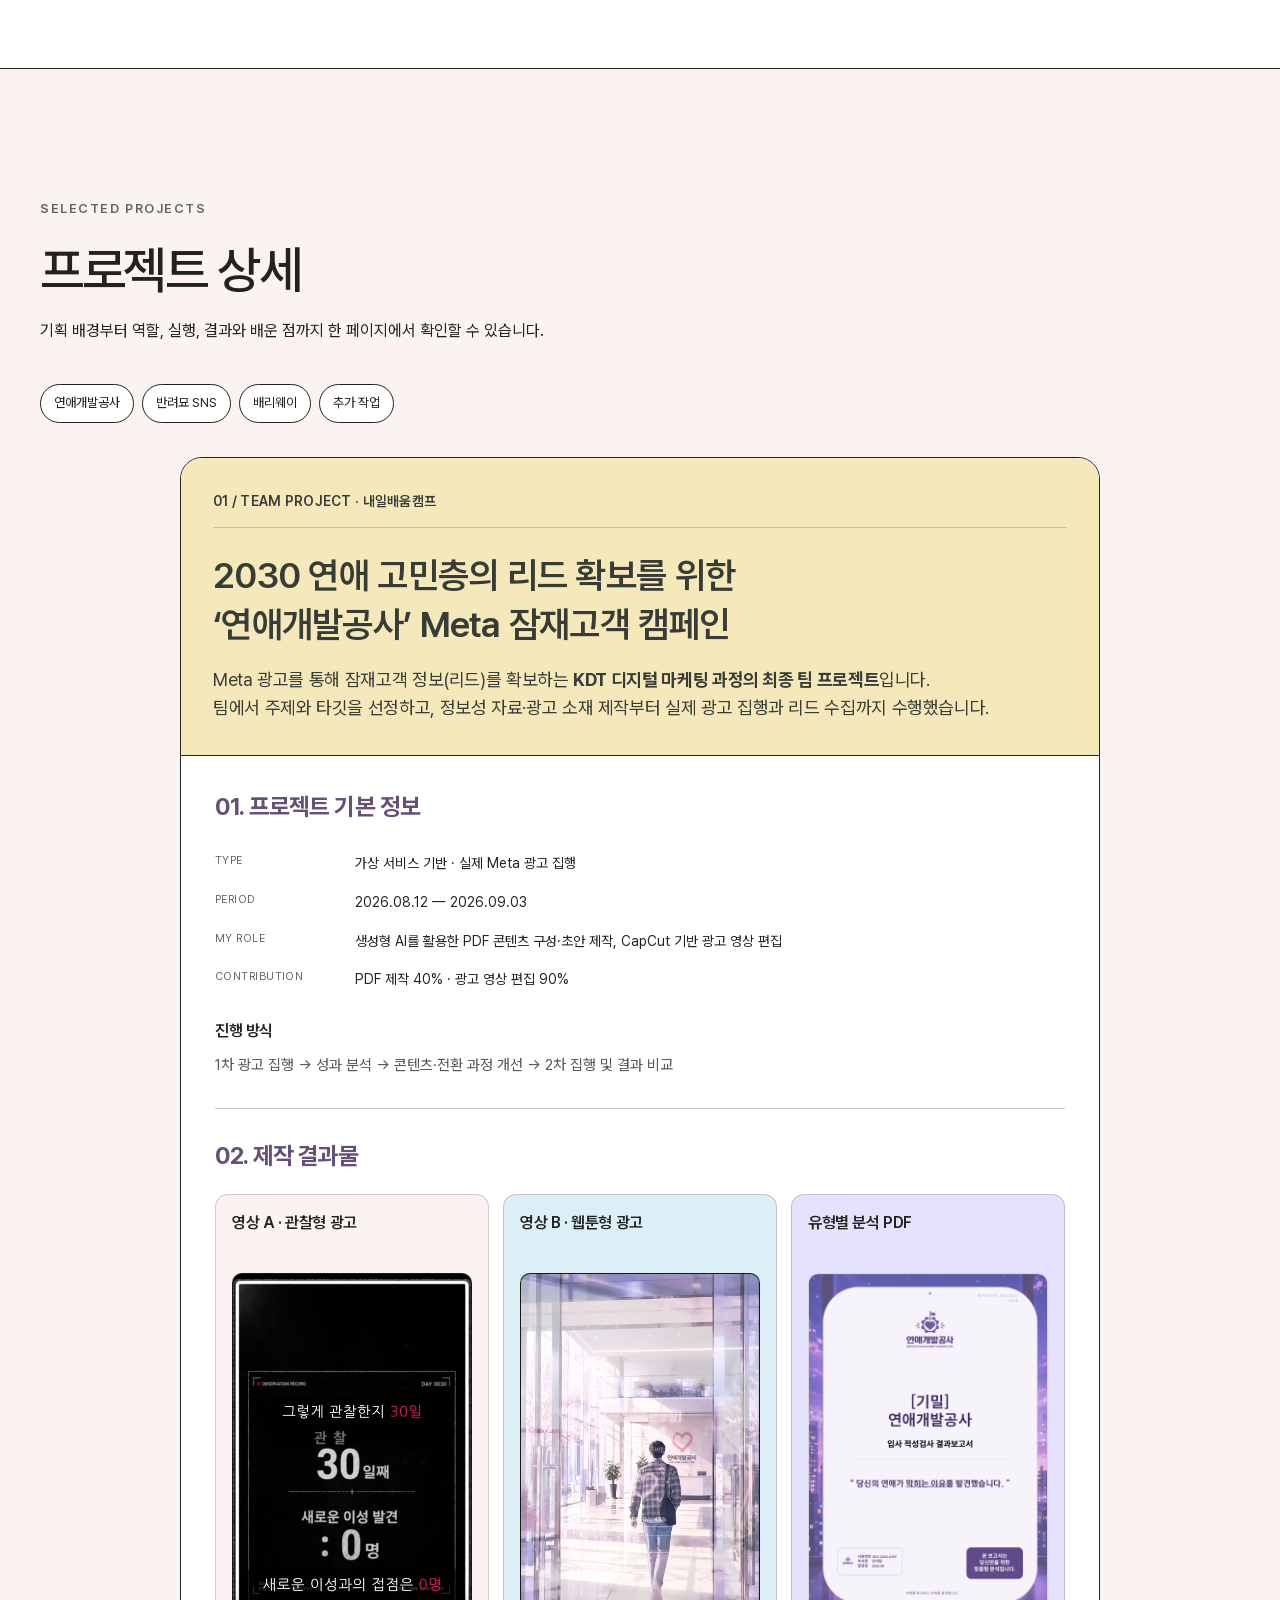
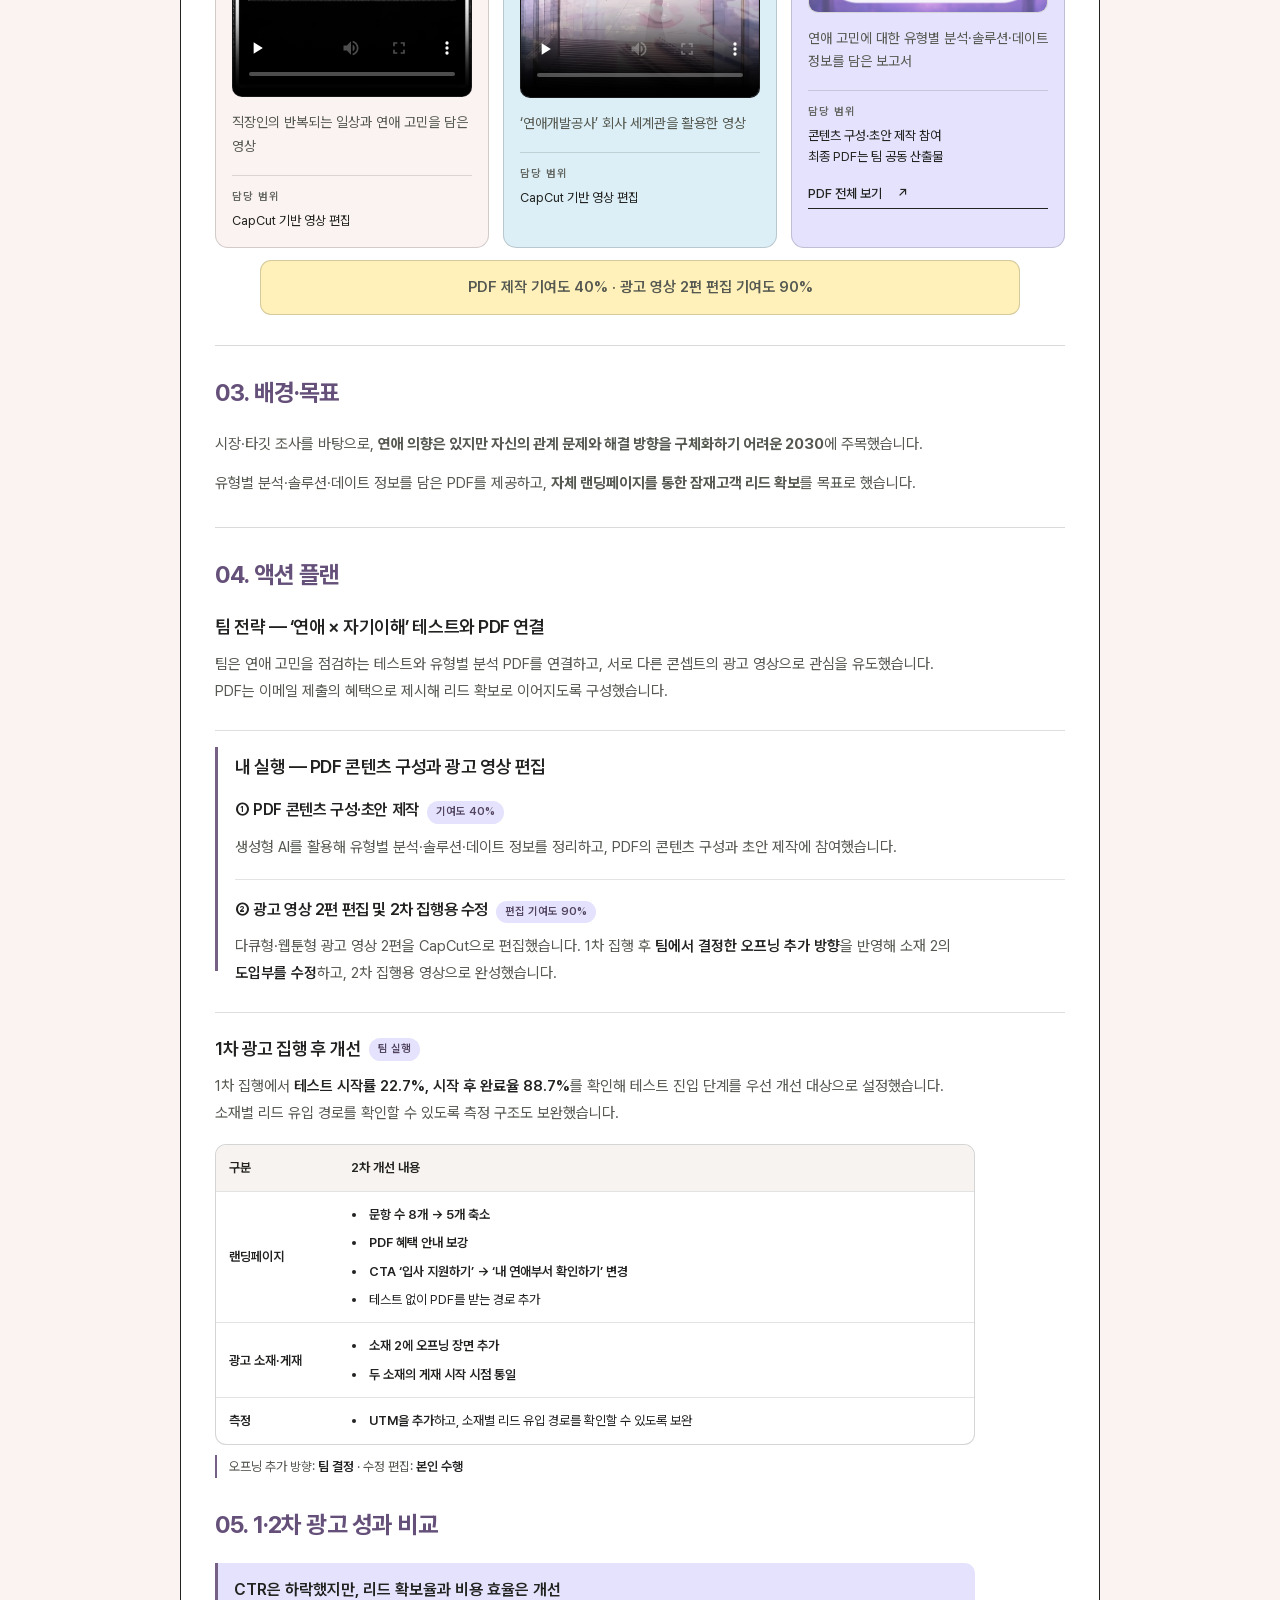
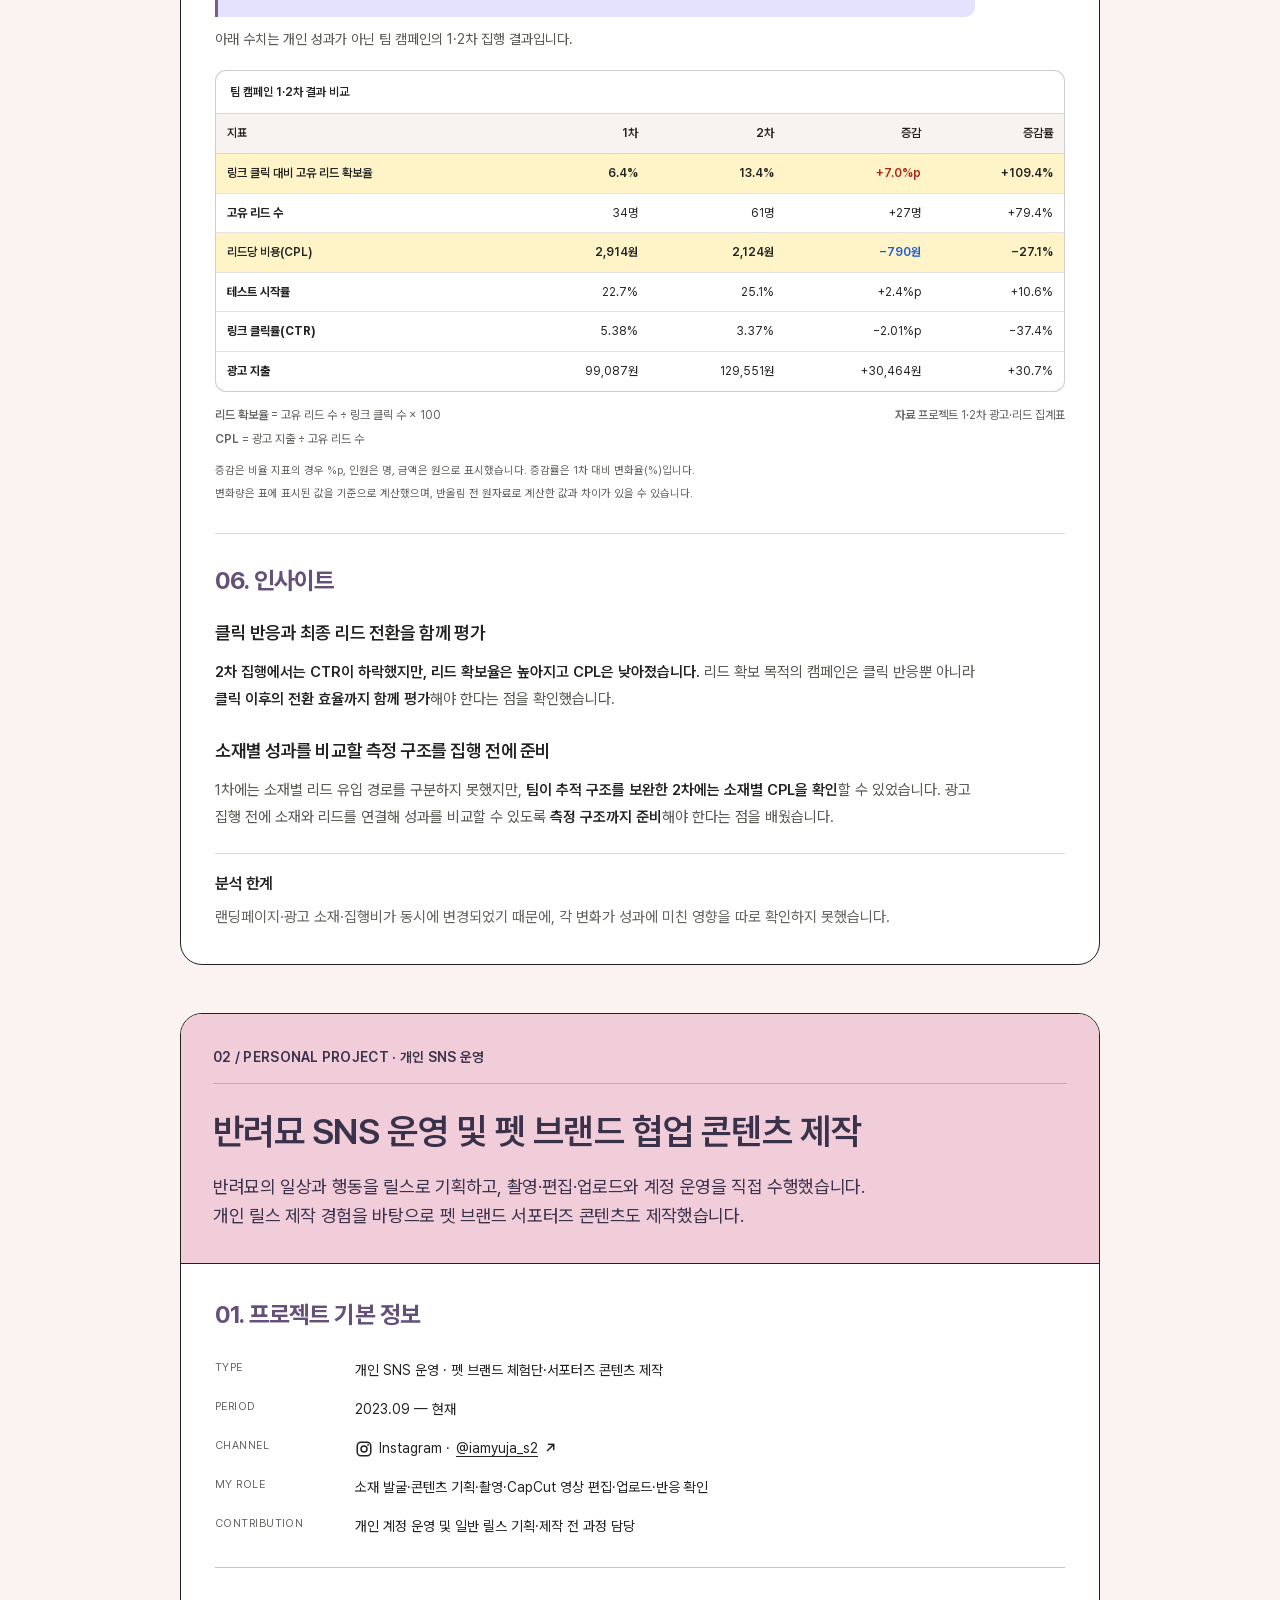
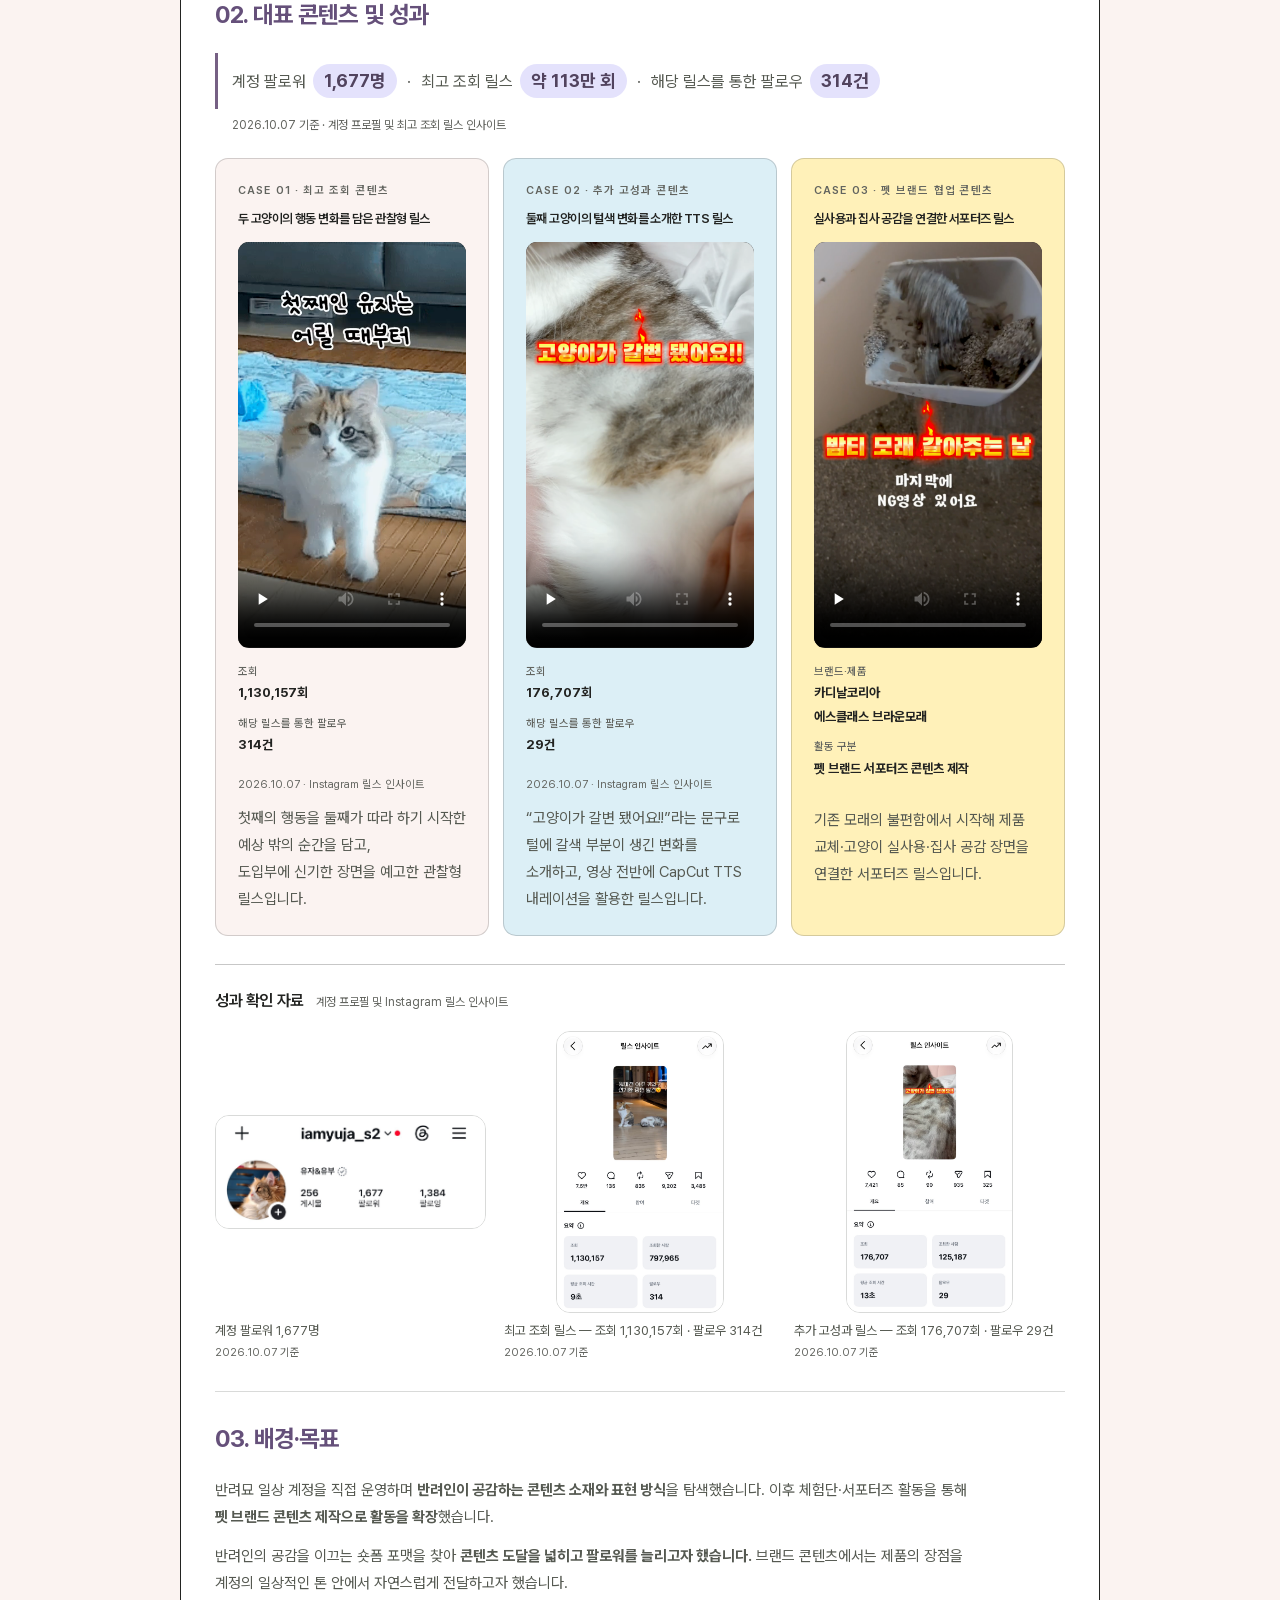
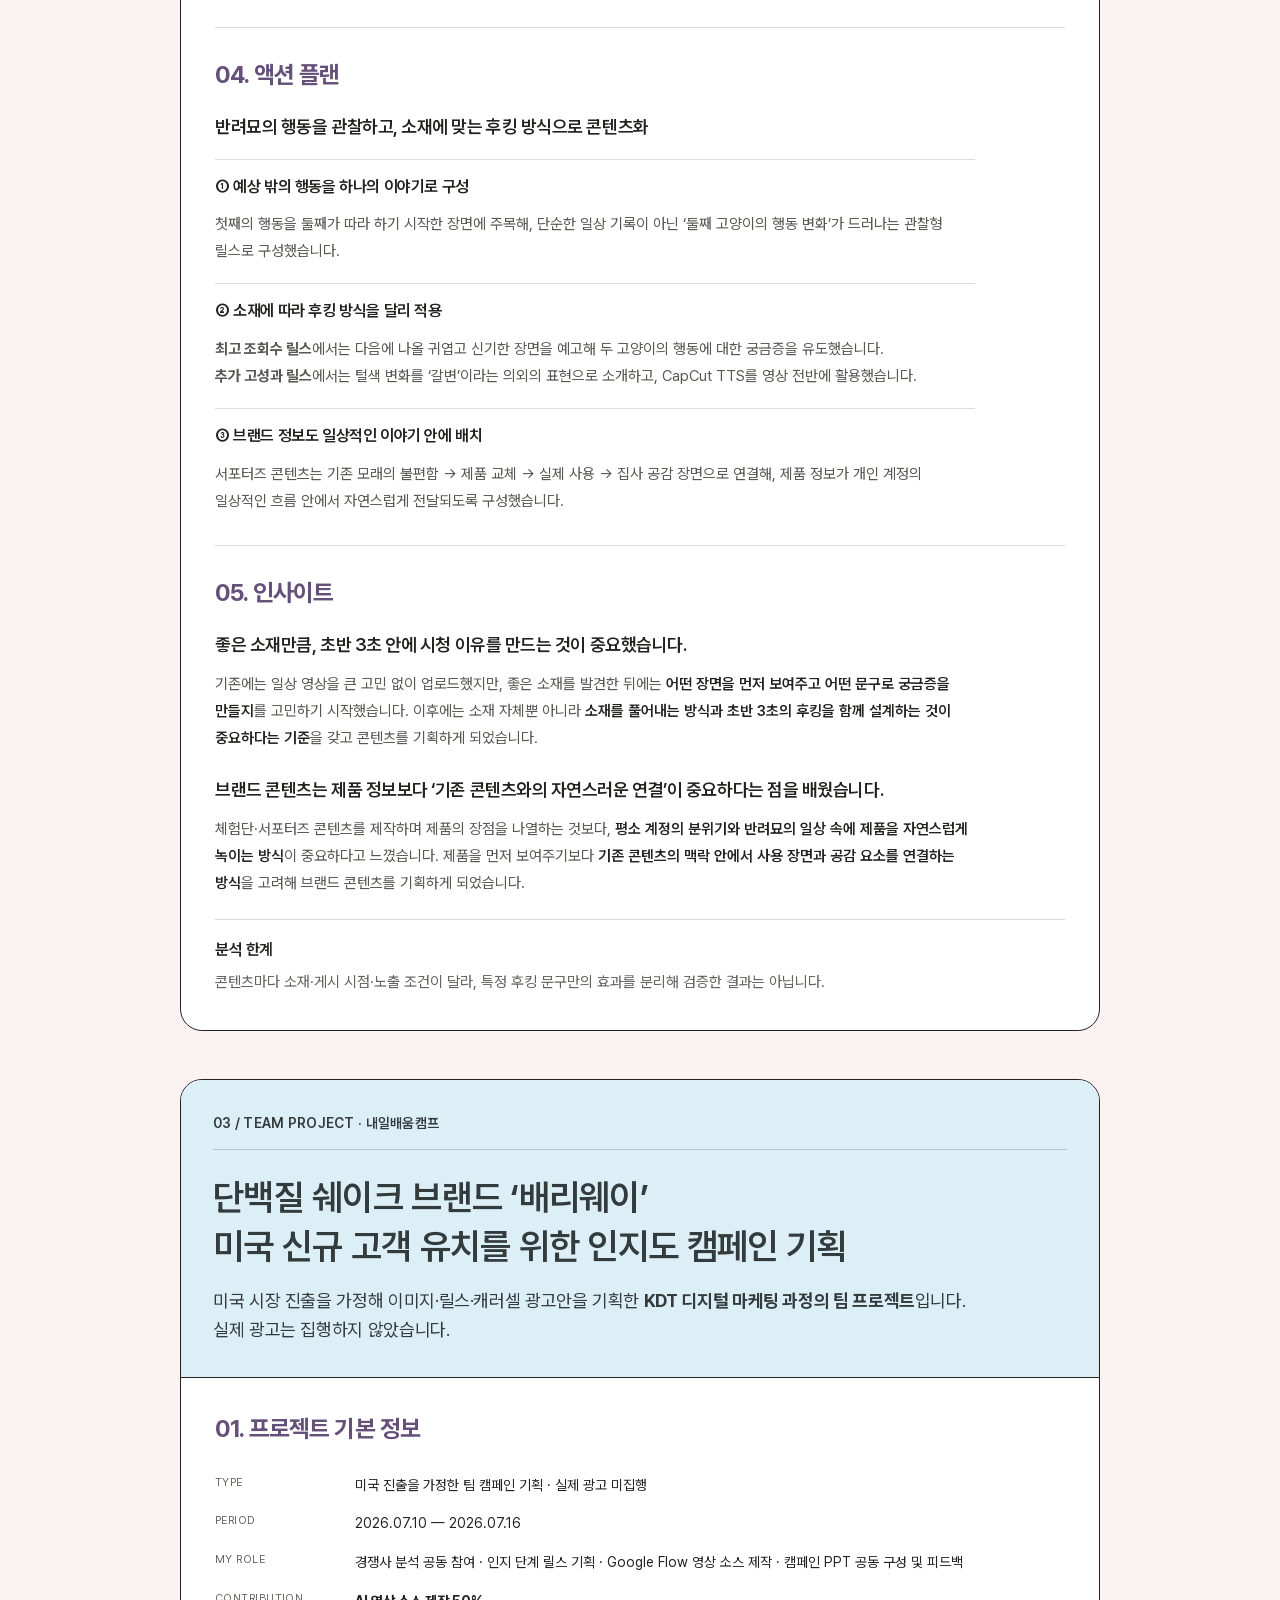
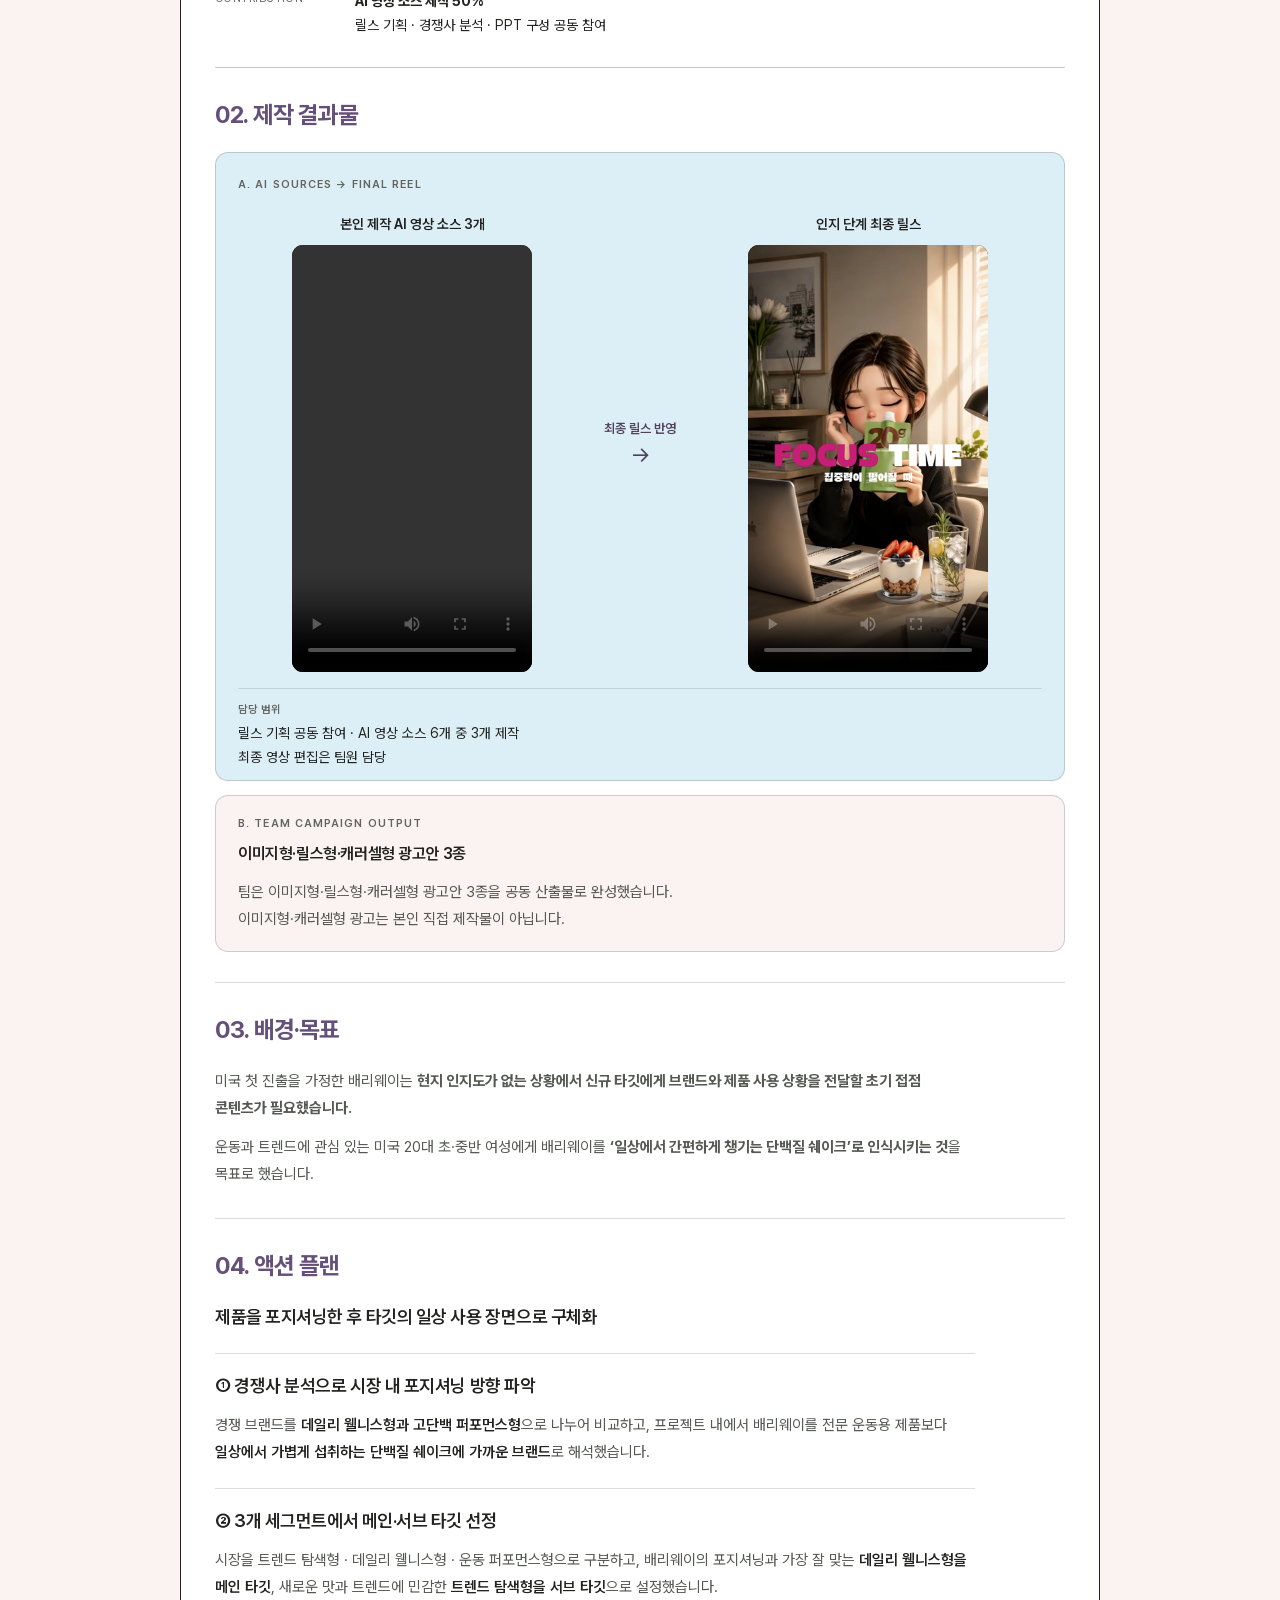
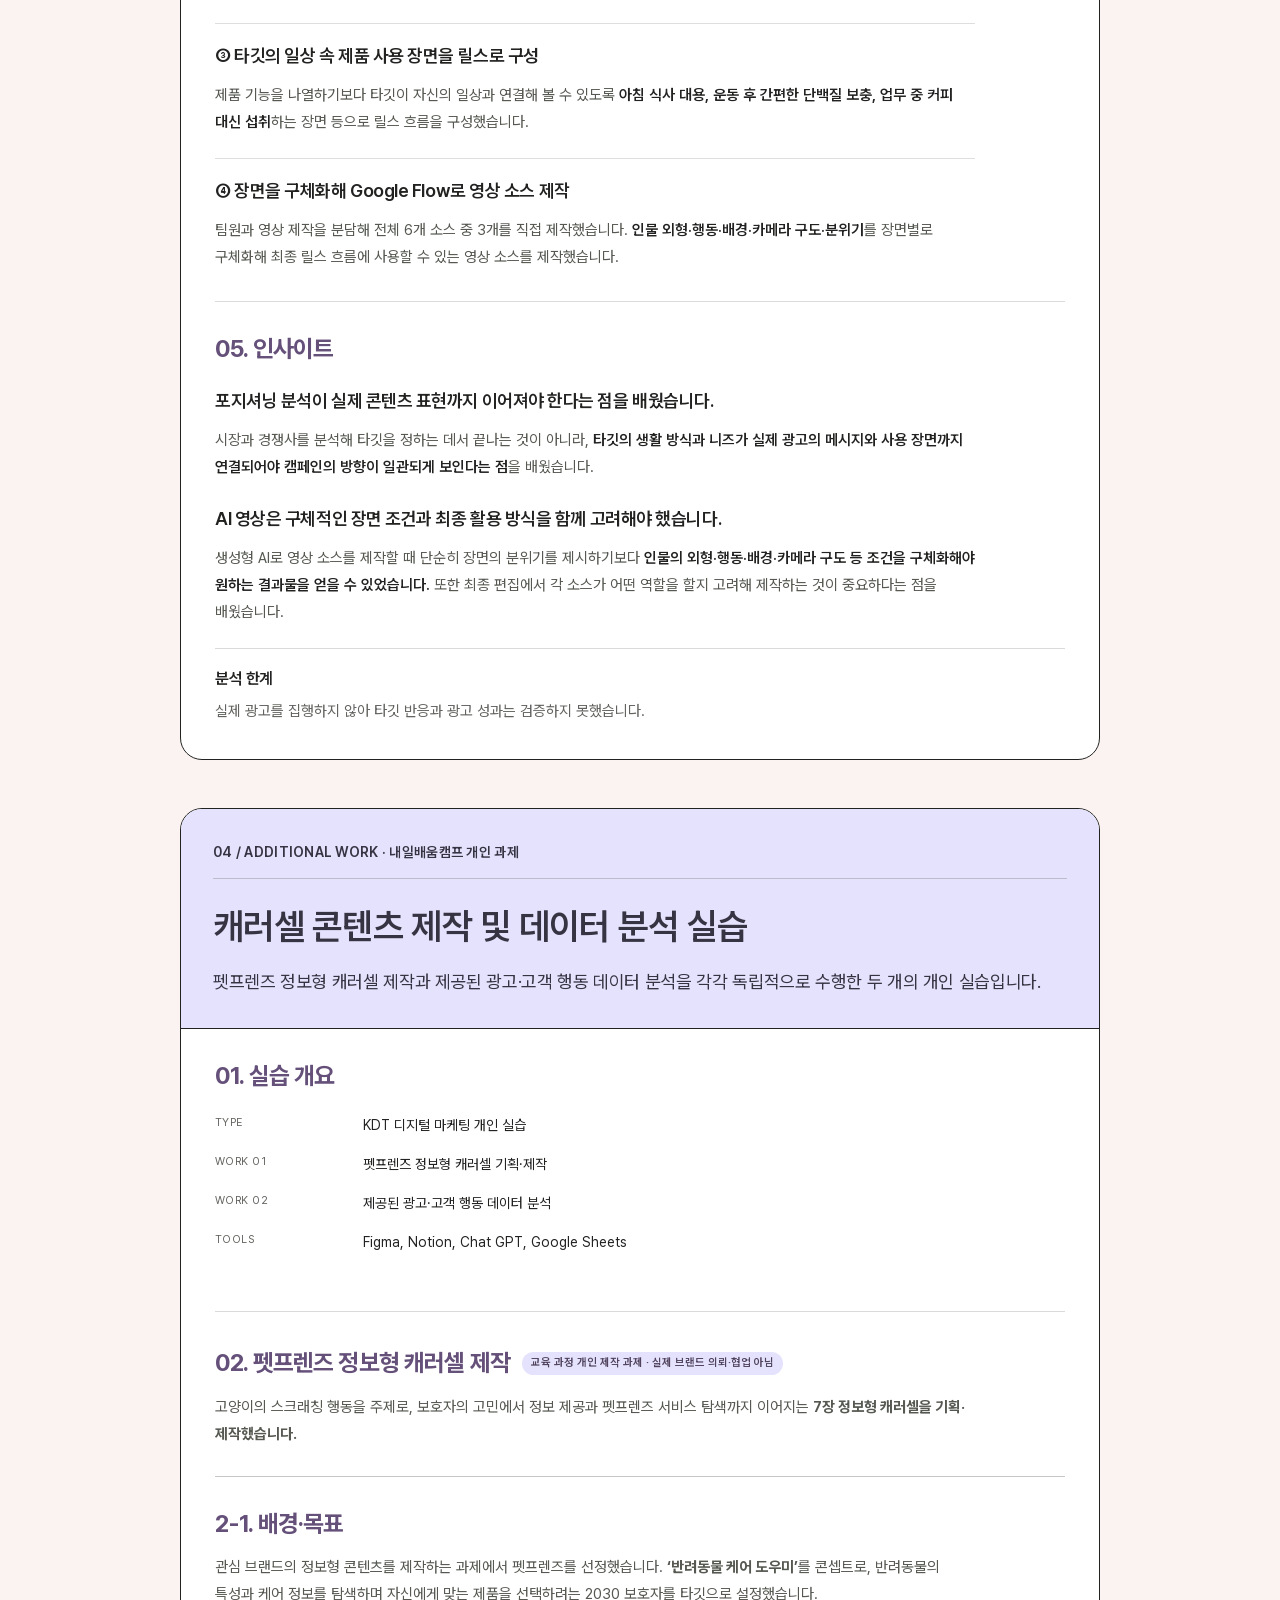
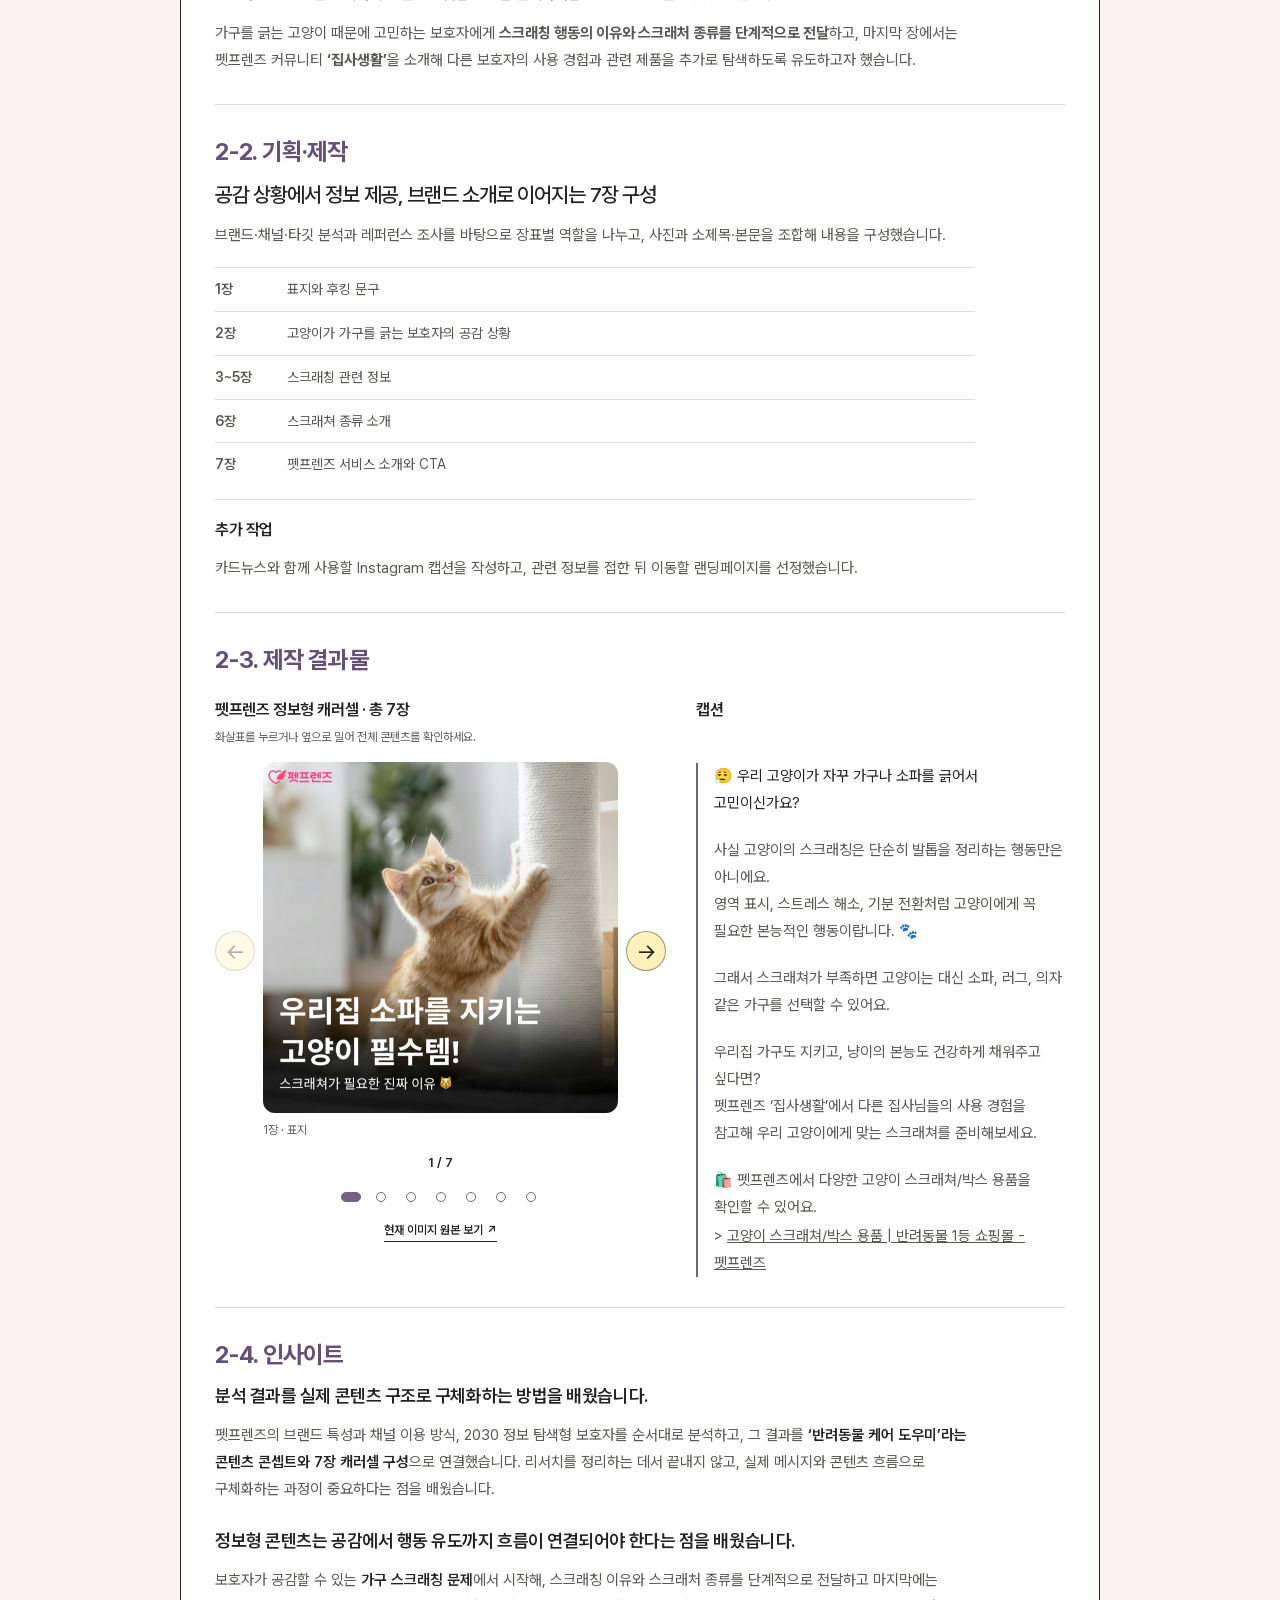
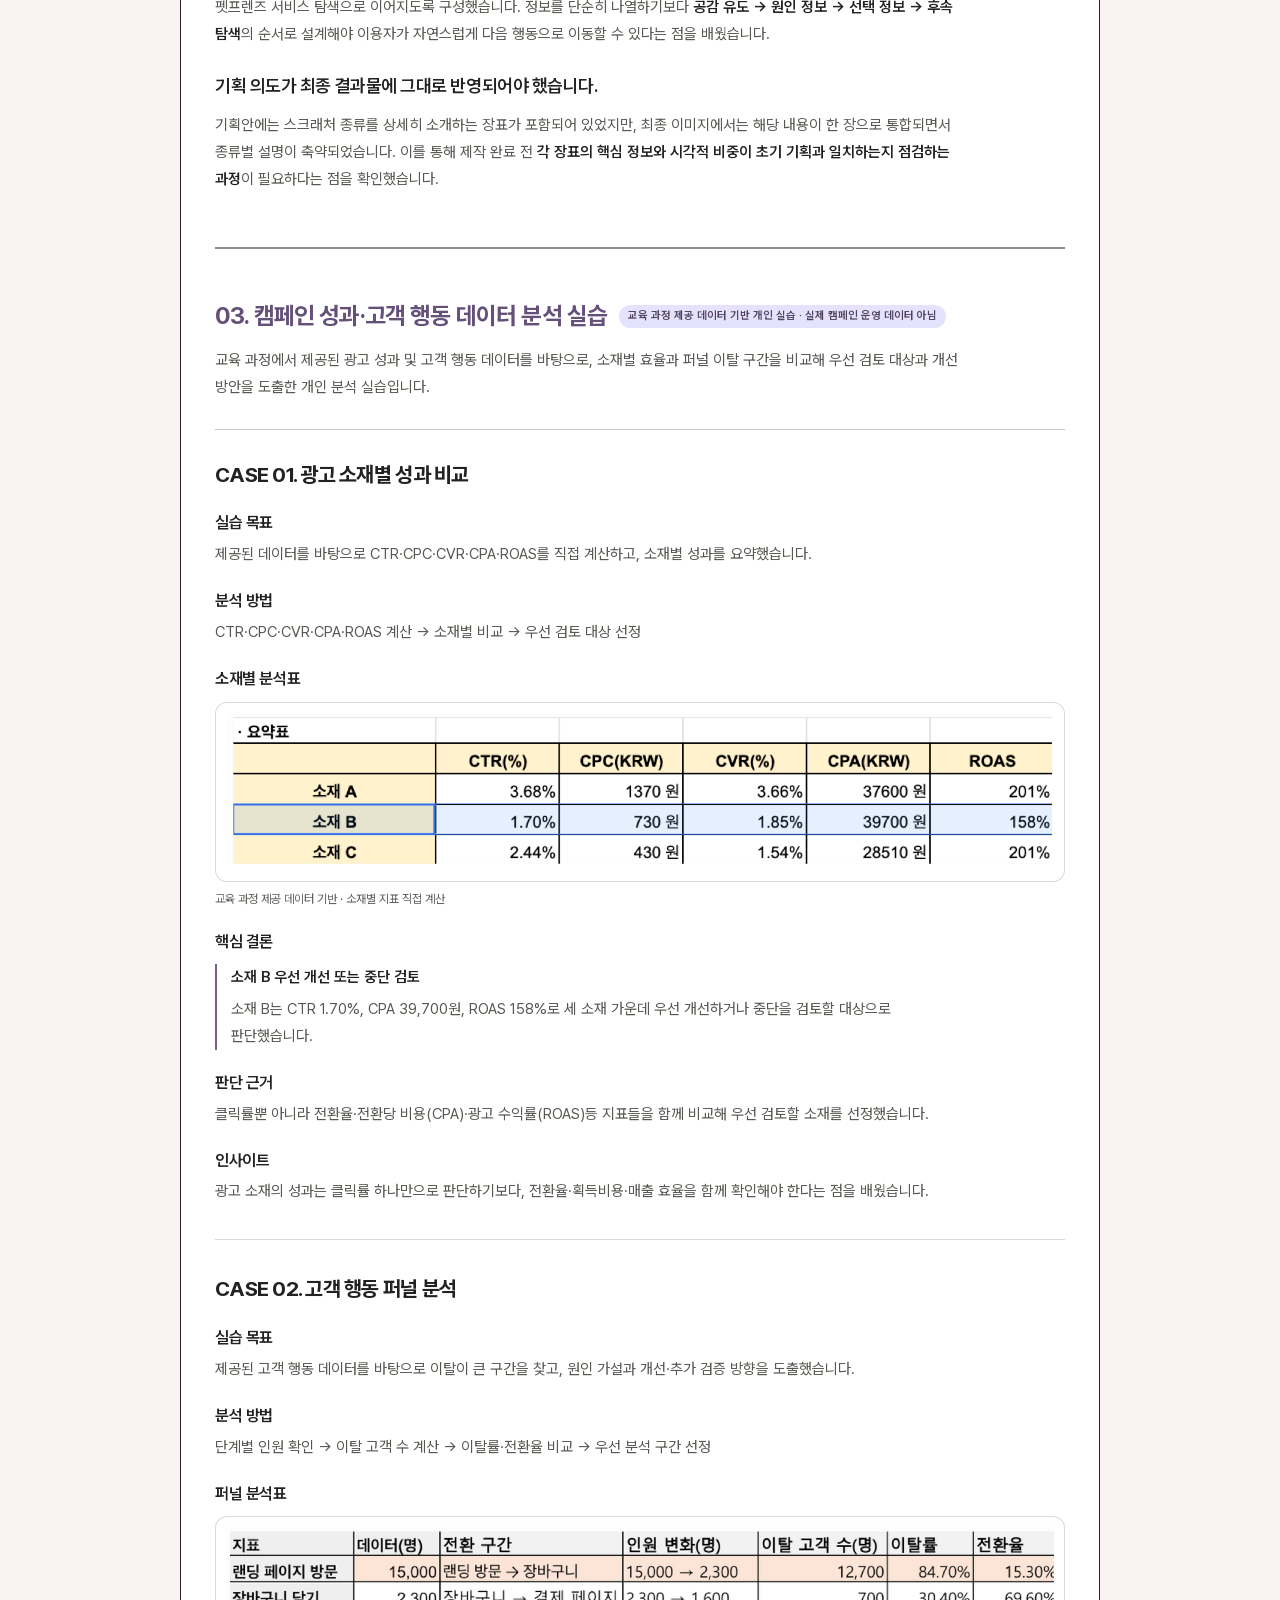
==== commit 3dcfe0f5: "SNs 수치변경" ====
--- a/public/index.html
+++ b/public/index.html
@@ -7,7 +7,8 @@
   <meta name="description" content="콘텐츠 마케터 송유나의 소개, 활용 도구, 프로젝트, 학력과 경험을 한 페이지에서 소개합니다.">
   <title>송유나 — 콘텐츠 마케팅 포트폴리오</title>
   <link rel="icon" href="./assets/favicon.svg" type="image/svg+xml">
-  <link rel="stylesheet" href="./assets/styles.css?v=20261006-1">
+  <link rel="stylesheet" href="./assets/styles.css?v=20261006-2">
+  <link rel="stylesheet" href="./assets/portfolio-print.css?v=20261006-1" media="print">
   <script src="./assets/script.js?v=20260914-1" defer></script>
 </head>
 <body class="one-page-site">
@@ -36,7 +37,7 @@
           <p>반려묘 SNS의 소재 발굴부터 촬영·편집·업로드까지 직접 운영했습니다.</p>
           <p>KDT 디지털 마케팅 과정에서는 생성형 AI를 활용한 콘텐츠 기획·제작과 광고·고객 행동 데이터 분석을 실습했습니다. 개인 계정에서 쌓은 영상 제작 경험을 펫 브랜드 서포터즈 콘텐츠와 팀 광고 영상 제작에 활용했습니다.</p>
           <div class="about-metrics" aria-label="대표 경험과 결과">
-            <article class="about-metric-card about-metric-pink"><strong>개인 SNS 팔로워 1,674명</strong><span>대표 릴스를 통한 팔로우 314건</span><small>2026.09.29 기준<br>계정 프로필·Instagram 릴스 인사이트 기준</small></article>
+            <article class="about-metric-card about-metric-pink"><strong>개인 SNS 팔로워 1,677명</strong><span>대표 릴스를 통한 팔로우 314건</span><small>2026.10.07 기준<br>계정 프로필·Instagram 릴스 인사이트 기준</small></article>
             <article class="about-metric-card about-metric-yellow"><strong>6.4% → 13.4%</strong><span>팀 캠페인 · 링크 클릭 대비 고유 리드 확보율</span><small>1차 → 2차 · CPL 27.1% 감소</small></article>
           </div>
           <div id="contact" class="about-contact anchor-section" aria-labelledby="contact-shortcuts-title">
@@ -293,13 +294,13 @@
                 <section class="social-detail-section social-featured-section">
                   <h4 class="campaign-section-title">02. 대표 콘텐츠 및 성과</h4>
                   <p class="social-performance-summary">
-                    <span class="social-performance-group"><span class="social-performance-label">계정 팔로워</span><strong>1,674명</strong></span>
+                    <span class="social-performance-group"><span class="social-performance-label">계정 팔로워</span><strong>1,677명</strong></span>
                     <span class="social-performance-separator" aria-hidden="true">·</span>
                     <span class="social-performance-group"><span class="social-performance-label">최고 조회 릴스</span><strong>약 113만 회</strong></span>
                     <span class="social-performance-separator" aria-hidden="true">·</span>
                     <span class="social-performance-group"><span class="social-performance-label">해당 릴스를 통한 팔로우</span><strong>314건</strong></span>
                   </p>
-                  <p class="social-performance-basis">2026.09.29 기준 · 계정 프로필 및 최고 조회 릴스 인사이트</p>
+                  <p class="social-performance-basis">2026.10.07 기준 · 계정 프로필 및 최고 조회 릴스 인사이트</p>
                   <div class="social-case-list" aria-label="대표 릴스 3편">
                     <article class="social-case-item">
                       <span>CASE 01 · 최고 조회 콘텐츠</span>
@@ -311,10 +312,10 @@
                         </video>
                       </figure>
                       <dl class="social-case-facts">
-                        <div><dt>조회</dt><dd class="social-case-metric">1,130,052회</dd></div>
+                        <div><dt>조회</dt><dd class="social-case-metric">1,130,157회</dd></div>
                         <div><dt>해당 릴스를 통한 팔로우</dt><dd class="social-case-metric">314건</dd></div>
                       </dl>
-                      <p class="social-case-basis">2026.09.29 · Instagram 릴스 인사이트</p>
+                      <p class="social-case-basis">2026.10.07 · Instagram 릴스 인사이트</p>
                       <p class="social-case-description">첫째의 행동을 둘째가 따라 하기 시작한 예상 밖의 순간을 담고,<br>도입부에 신기한 장면을 예고한 관찰형 릴스입니다.</p>
                     </article>
                     <article class="social-case-item">
@@ -327,10 +328,10 @@
                         </video>
                       </figure>
                       <dl class="social-case-facts">
-                        <div><dt>조회</dt><dd class="social-case-metric">158,935회</dd></div>
+                        <div><dt>조회</dt><dd class="social-case-metric">176,707회</dd></div>
                         <div><dt>해당 릴스를 통한 팔로우</dt><dd class="social-case-metric">29건</dd></div>
                       </dl>
-                      <p class="social-case-basis">2026.09.16 · Instagram 릴스 인사이트</p>
+                      <p class="social-case-basis">2026.10.07 · Instagram 릴스 인사이트</p>
                       <p class="social-case-description">“고양이가 갈변 됐어요!!”라는 문구로 털에 갈색 부분이 생긴 변화를 소개하고, 영상 전반에 CapCut TTS 내레이션을 활용한 릴스입니다.</p>
                     </article>
                     <article class="social-case-item">
@@ -352,16 +353,16 @@
                   <div class="social-evidence" aria-labelledby="social-evidence-title">
                     <div class="social-evidence-heading"><h6 id="social-evidence-title">성과 확인 자료</h6><p>계정 프로필 및 Instagram 릴스 인사이트</p></div>
                     <figure class="social-evidence-item social-evidence-profile">
-                      <a href="./assets/social-profile-proof.jpg" target="_blank" rel="noopener noreferrer" aria-label="계정 프로필 증빙 원본 이미지 새 창에서 보기"><img src="./assets/social-profile-proof.jpg" alt="반려묘 Instagram 계정 프로필 캡처" width="1179" height="527" loading="lazy"></a>
-                      <figcaption>기존 증빙 캡처 · 계정 팔로워 1,647명<small>2026.09.11 기준</small></figcaption>
+                      <a href="./assets/social-profile-proof.jpg?v=20261007-1" target="_blank" rel="noopener noreferrer" aria-label="계정 프로필 증빙 원본 이미지 새 창에서 보기"><img src="./assets/social-profile-proof.jpg?v=20261007-1" alt="계정 팔로워 1,677명이 표시된 반려묘 Instagram 프로필 캡처" width="1179" height="489" loading="lazy"></a>
+                      <figcaption>계정 팔로워 1,677명<small>2026.10.07 기준</small></figcaption>
                     </figure>
                     <figure class="social-evidence-item social-evidence-insights">
-                      <a href="./assets/social-reel-insights-proof.jpg" target="_blank" rel="noopener noreferrer" aria-label="최고 조회 릴스 인사이트 증빙 원본 이미지 새 창에서 보기"><img src="./assets/social-reel-insights-proof.jpg" alt="최고 조회 릴스의 조회수와 팔로우 수가 표시된 인사이트 캡처" width="1179" height="1999" loading="lazy"></a>
-                      <figcaption>기존 증빙 캡처 · 최고 조회 릴스 — 조회 1,128,326회 · 팔로우 314건<small>2026.09.11 기준</small></figcaption>
+                      <a href="./assets/social-reel-insights-proof.jpg?v=20261007-1" target="_blank" rel="noopener noreferrer" aria-label="최고 조회 릴스 인사이트 증빙 원본 이미지 새 창에서 보기"><img src="./assets/social-reel-insights-proof.jpg?v=20261007-1" alt="최고 조회 릴스의 조회 1,130,157회와 팔로우 314건이 표시된 인사이트 캡처" width="1179" height="1999" loading="lazy"></a>
+                      <figcaption>최고 조회 릴스 — 조회 1,130,157회 · 팔로우 314건<small>2026.10.07 기준</small></figcaption>
                     </figure>
                     <figure class="social-evidence-item social-evidence-insights">
-                      <a href="./assets/social-color-change-insights-proof.jpg" target="_blank" rel="noopener noreferrer" aria-label="털색 변화 릴스 인사이트 증빙 원본 이미지 새 창에서 보기"><img src="./assets/social-color-change-insights-proof.jpg" alt="털색 변화 릴스의 조회 158,935회와 팔로우 29건이 표시된 인사이트 캡처" width="1179" height="1963" loading="lazy"></a>
-                      <figcaption>추가 고성과 릴스 — 조회 158,935회 · 팔로우 29건<small>2026.09.16 기준</small></figcaption>
+                      <a href="./assets/social-color-change-insights-proof.jpg?v=20261007-1" target="_blank" rel="noopener noreferrer" aria-label="털색 변화 릴스 인사이트 증빙 원본 이미지 새 창에서 보기"><img src="./assets/social-color-change-insights-proof.jpg?v=20261007-1" alt="털색 변화 릴스의 조회 176,707회와 팔로우 29건이 표시된 인사이트 캡처" width="1179" height="2002" loading="lazy"></a>
+                      <figcaption>추가 고성과 릴스 — 조회 176,707회 · 팔로우 29건<small>2026.10.07 기준</small></figcaption>
                     </figure>
                   </div>
                 </section>
@@ -718,9 +719,10 @@
 
     <section id="resume" class="section resume-cta-section anchor-section" aria-labelledby="resume-title" data-nav-section="resume">
       <div class="shell">
-        <div class="resume-cta-heading"><h2 id="resume-title"><span aria-hidden="true">📄</span> 이력서</h2></div>
-        <p>상세 이력서를 확인하고 PDF 파일로 저장할 수 있습니다.</p>
+        <div class="resume-cta-heading"><h2 id="resume-title"><span aria-hidden="true">📄</span> 포트폴리오·이력서</h2></div>
+        <p>포트폴리오와 상세 이력서를 PDF 파일로 저장할 수 있습니다.</p>
         <div class="resume-cta-actions">
+          <a class="button button-dark" href="./downloads/song-yuna-portfolio.pdf?v=20261007-1" download="song-yuna-portfolio.pdf">포트폴리오 PDF 저장</a>
           <a class="button button-dark" href="./resume.html">이력서 보기</a>
           <a class="button button-dark" href="./downloads/song-yuna-resume.pdf" download="song-yuna-resume.pdf">이력서 저장</a>
         </div>
--- a/public/assets/styles.css
+++ b/public/assets/styles.css
@@ -822,7 +822,7 @@
 .resume-cta-section { border-bottom: var(--line); background: var(--paper); text-align: center; }
 .resume-cta-heading { display: flex; align-items: center; gap: 22px; text-align: left; }
 .resume-cta-heading::after { flex: 1; border-top: 1px solid #22232125; content: ""; }
-.resume-cta-heading h2 { display: inline-flex; align-items: center; gap: 12px; white-space: nowrap; font-size: clamp(2rem, 3.4vw, 2.75rem); font-weight: 650; }
+.resume-cta-heading h2 { display: inline-flex; align-items: center; gap: 12px; font-size: clamp(2rem, 3.4vw, 2.75rem); font-weight: 650; }
 .resume-cta-heading h2 span { font-size: .82em; }
 .resume-cta-section .shell > p { margin-top: 36px; color: var(--muted); font-size: 18px; }
 .resume-cta-actions { display: flex; justify-content: center; flex-wrap: wrap; gap: 14px; margin-top: 38px; }
--- a/public/assets/portfolio-print.css
+++ b/public/assets/portfolio-print.css
@@ -0,0 +1,98 @@
+@page { size: A4; margin: 12mm 13mm 17mm; }
+html, body.one-page-site { max-width: none; overflow: visible; }
+body.one-page-site { background: white; font-size: 10pt; line-height: 1.6; print-color-adjust: exact; -webkit-print-color-adjust: exact; }
+.one-page-site .shell { width: 100%; }
+.one-page-site :is(.site-header, .skip-link, .project-jump-links, .about-actions, .copy-button, .copy-status, .petfriends-carousel-arrow, .petfriends-carousel-controls, .site-footer, #resume) { display: none !important; }
+.one-page-site .section { padding: 0; border: 0; background: white; }
+.one-page-site :is(p, li, dd) { font-size: 10pt !important; line-height: 1.6 !important; }
+.one-page-site :is(h1, h2, h3, h4, h5, h6) { break-after: avoid-page; }
+.one-page-site :is(h1, h2, h3, h4, h5, h6, strong, b) { font-weight: 600 !important; }
+.one-page-site p { orphans: 3; widows: 3; }
+.one-page-site li { break-inside: avoid-page; }
+.one-page-site :is(img, video) { max-width: 100%; }
+.one-page-site #about { padding-bottom: 16px; }
+.one-page-site .about-layout { display: grid; grid-template-columns: 125px minmax(0, 1fr); gap: 22px; }
+.one-page-site .about-identity { width: 125px; max-width: none; min-height: 0; padding: 0; border: 0; border-radius: 0; background: white; }
+.one-page-site .about-photo { width: 125px; height: 167px; border-radius: 10px; }
+.one-page-site .identity-bottom { display: block; margin-top: 10px; padding-top: 8px; }
+.one-page-site .identity-bottom strong { display: block; font-size: 18pt; }
+.one-page-site .identity-bottom > span { display: block; margin-top: 4px; font-size: 7pt; }
+.one-page-site .about-copy > .about-kicker { margin-bottom: 10px; font-size: 9pt; }
+.one-page-site .about-copy h1 { font-size: 23pt; line-height: 1.3; }
+.one-page-site .about-copy > p { margin-top: 13px; }
+.one-page-site .about-metrics { grid-template-columns: repeat(2, minmax(0, 1fr)); max-width: none; margin-top: 16px; gap: 10px; }
+.one-page-site .about-metric-card { min-height: 118px; padding: 12px; break-inside: avoid-page; }
+.one-page-site .about-metric-card strong { font-size: 14pt; }
+.one-page-site .about-metric-card span { margin-top: 8px; font-size: 8pt; }
+.one-page-site .about-metric-card small { padding-top: 8px; font-size: 7.5pt; }
+.one-page-site .about-contact { margin-top: 16px; padding-top: 12px; }
+.one-page-site .about-contact h2 { font-size: 10pt; }
+.one-page-site .contact-shortcut-row { gap: 8px; margin-top: 8px; }
+.one-page-site .about-action { min-height: 0; padding: 5px 8px; font-size: 8pt; border-radius: 6px; }
+.one-page-site .section-heading { margin-bottom: 16px; }
+.one-page-site .section-heading .eyebrow { margin-bottom: 4px; font-size: 8pt; }
+.one-page-site .one-page-section-heading h2 { font-size: 23pt; }
+.one-page-site .skills-category-grid { grid-template-columns: repeat(3, minmax(0, 1fr)); gap: 10px; }
+.one-page-site .skills-category { padding: 14px; border-radius: 12px; break-inside: avoid-page; }
+.one-page-site .skills-category:last-child { grid-column: auto; }
+.one-page-site .skills-category h3 { font-size: 12pt; }
+.one-page-site .skills-detail-list li { padding-block: 9px; }
+.one-page-site .skill-name { gap: 7px; }
+.one-page-site .skill-name strong { font-size: 10pt; }
+.one-page-site #projects { break-before: page; }
+.one-page-site .one-page-work-grid { display: block; }
+.one-page-site .work-card { display: block; margin: 0; border: 0; border-radius: 0; overflow: visible; break-inside: auto; box-shadow: none; }
+.one-page-site .work-card + .work-card { break-before: page; }
+.one-page-site .detail-project-cover { min-height: 0; padding: 18px; border-radius: 12px; break-inside: avoid-page; }
+.one-page-site .detail-cover-label { padding-bottom: 8px; font-size: 8pt; }
+.one-page-site .detail-cover-title { margin-top: 14px; font-size: 21pt; line-height: 1.35; }
+.one-page-site .detail-cover-description { margin-top: 12px; }
+.one-page-site .work-card-body { padding: 18px 0 0; }
+.one-page-site .project-basic-meta { margin-top: 12px; }
+.one-page-site .project-basic-meta > div { grid-template-columns: 105px minmax(0, 1fr); padding-block: 8px; }
+.one-page-site .project-basic-meta dt { font-size: 8pt; }
+.one-page-site :is(.campaign-section-title, .additional-detail-section > .eyebrow) { margin-bottom: 12px !important; font-size: 16pt !important; }
+.one-page-site :is(.campaign-detail-section, .social-detail-section, .barryway-detail-section, .additional-detail-section, .additional-overview-section) { padding: 18px 0; }
+.one-page-site :is(.campaign-section-grid, .social-section-grid) { display: block; }
+.one-page-site :is(h5, .data-analysis-case > h5) { font-size: 13pt !important; }
+.one-page-site h6 { font-size: 11pt !important; }
+.one-page-site .campaign-process { margin-top: 12px; padding: 12px; }
+.one-page-site .campaign-media-grid { grid-template-columns: repeat(3, minmax(0, 1fr)); gap: 10px; }
+.one-page-site .campaign-media-item { height: auto; padding: 10px; break-inside: avoid-page; }
+.one-page-site .campaign-media-item h6 { min-height: 0; }
+.one-page-site :is(.campaign-media-video, .campaign-pdf-preview img) { width: 100%; height: 205px; object-fit: contain; background: white; }
+.one-page-site .campaign-media-item :is(p, dd) { font-size: 8.5pt !important; }
+.one-page-site :is(.campaign-table-scroll, .campaign-action-table-wrap) { overflow: visible; break-inside: avoid-page; }
+.one-page-site .campaign-result-table { min-width: 0; font-size: 8pt; }
+.one-page-site .campaign-result-table :is(th, td) { padding: 6px 7px; }
+.one-page-site .campaign-action-table :is(th, td) { padding: 8px; }
+.one-page-site :is(.campaign-insight-item, .campaign-topic-list > div, .additional-subsection, .data-analysis-part) { break-inside: avoid-page; }
+.one-page-site .social-case-list { grid-template-columns: repeat(3, minmax(0, 1fr)); gap: 10px; }
+.one-page-site .social-case-item { padding: 12px; break-inside: avoid-page; }
+.one-page-site .social-case-item :is(p, dd) { font-size: 8.5pt !important; }
+.one-page-site .social-case-item h6 { font-size: 10pt !important; }
+.one-page-site .social-video-figure { margin-block: 10px; }
+.one-page-site .social-video-figure :is(img, video) { width: 100%; height: 210px; object-fit: contain; }
+.one-page-site .social-case-facts > div { display: block; }
+.one-page-site .social-evidence-grid { grid-template-columns: repeat(2, minmax(0, 1fr)); gap: 10px; }
+.one-page-site .social-evidence-item { break-inside: avoid-page; }
+.one-page-site .social-evidence-item img { max-height: 300px; width: 100%; object-fit: contain; }
+.one-page-site .barryway-flow-grid { grid-template-columns: minmax(0, 1fr) 50px minmax(0, 1fr); }
+.one-page-site .barryway-flow-video :is(img, video) { width: 100%; height: 220px; object-fit: contain; background: white; }
+.one-page-site .barryway-output-item { padding: 14px; break-inside: avoid-page; }
+.one-page-site .petfriends-output-layout { display: block; }
+.one-page-site .petfriends-carousel-heading p { display: none; }
+.one-page-site .petfriends-carousel-stage { display: block; }
+.one-page-site .petfriends-carousel-viewport { overflow: visible; }
+.one-page-site .petfriends-carousel-track { display: grid !important; grid-template-columns: repeat(3, minmax(0, 1fr)); gap: 12px; transform: none !important; }
+.one-page-site .petfriends-carousel-slide { width: auto !important; flex: none !important; break-inside: avoid-page; }
+.one-page-site .petfriends-carousel-slide img { transform: none; }
+.one-page-site .petfriends-caption { margin-top: 20px; }
+.one-page-site .petfriends-caption .additional-caption-copy { margin-top: 12px; }
+.one-page-site .data-table-figure { overflow: visible !important; break-inside: avoid-page; }
+.one-page-site .data-table-figure a { width: 100% !important; }
+.one-page-site #education { margin-top: 24px; break-inside: avoid-page; }
+.one-page-site .education-grid { grid-template-columns: repeat(2, minmax(0, 1fr)); }
+.one-page-site .education-card { padding: 16px; }
+.one-page-site .education-card h3 { font-size: 14pt; }
+.one-page-site .pdf-video-link { display: block; margin-top: 5px; color: #65507a; font-size: 8pt; }
